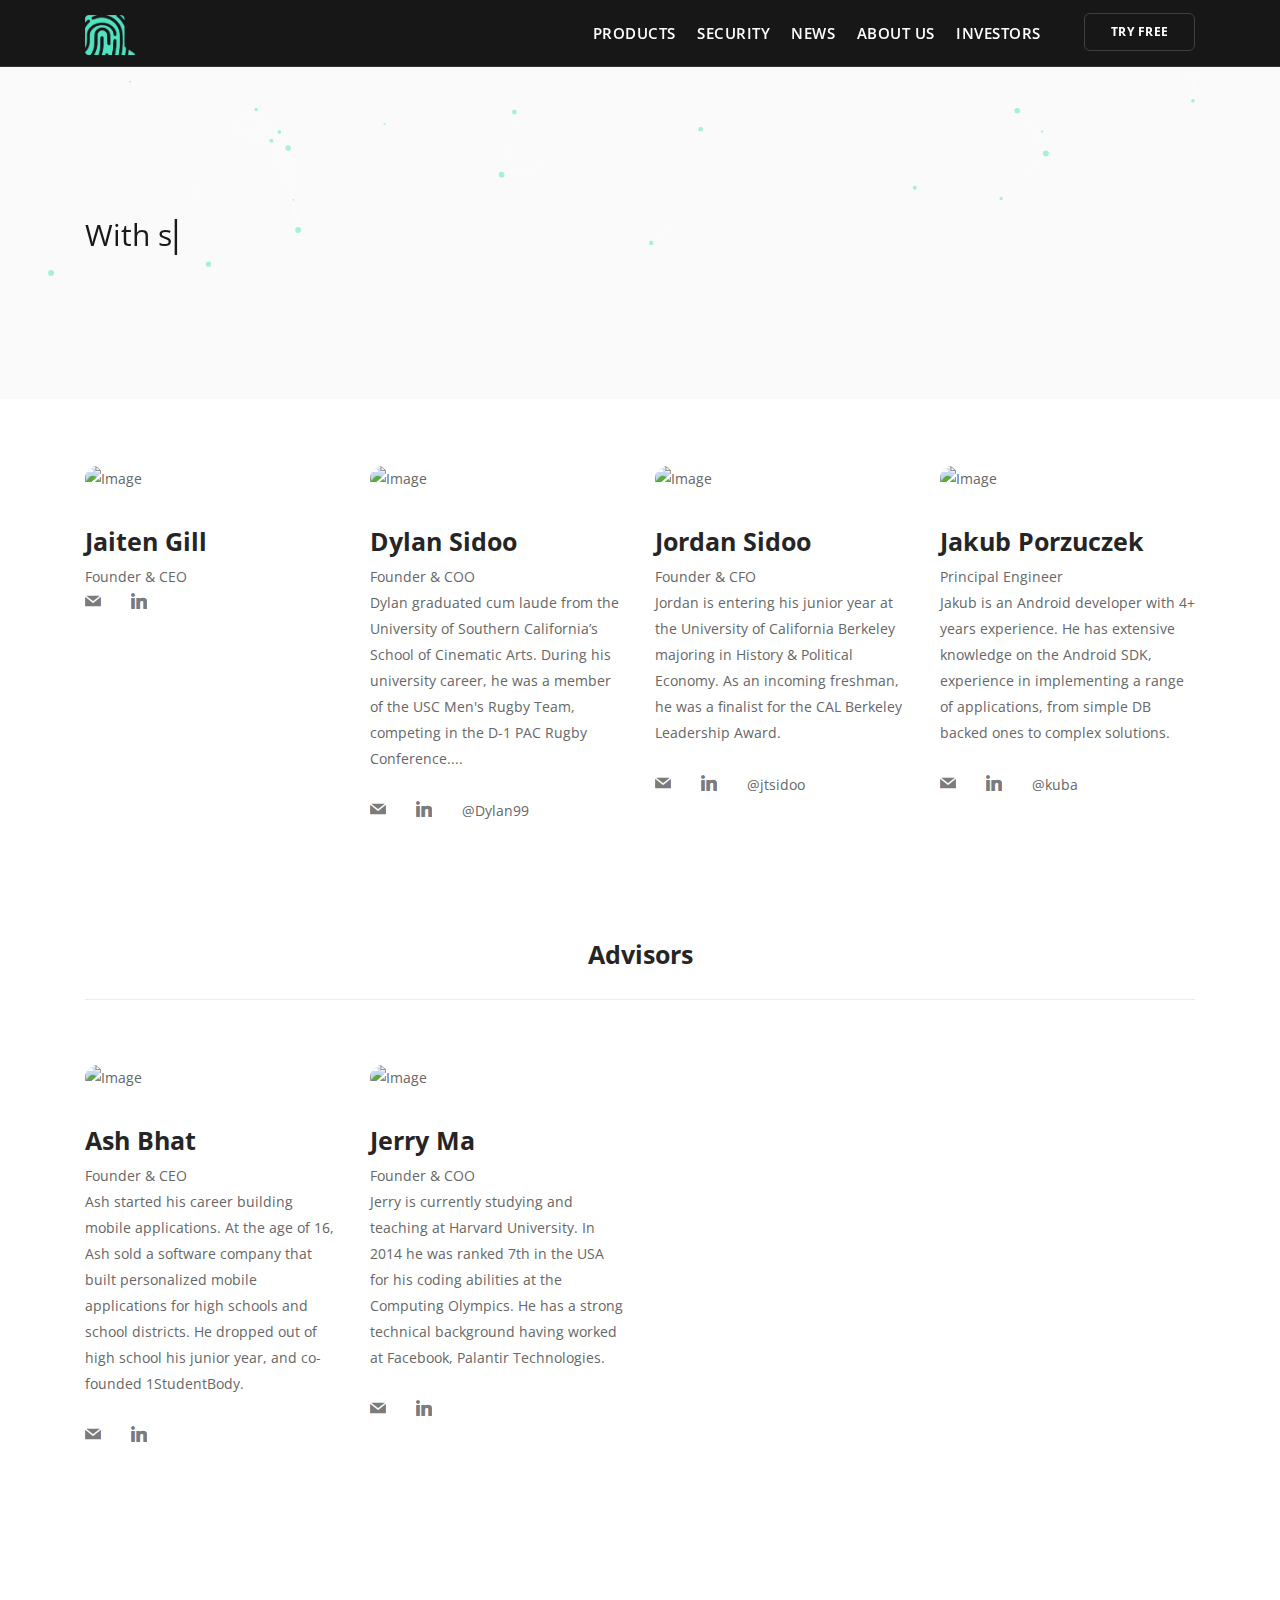
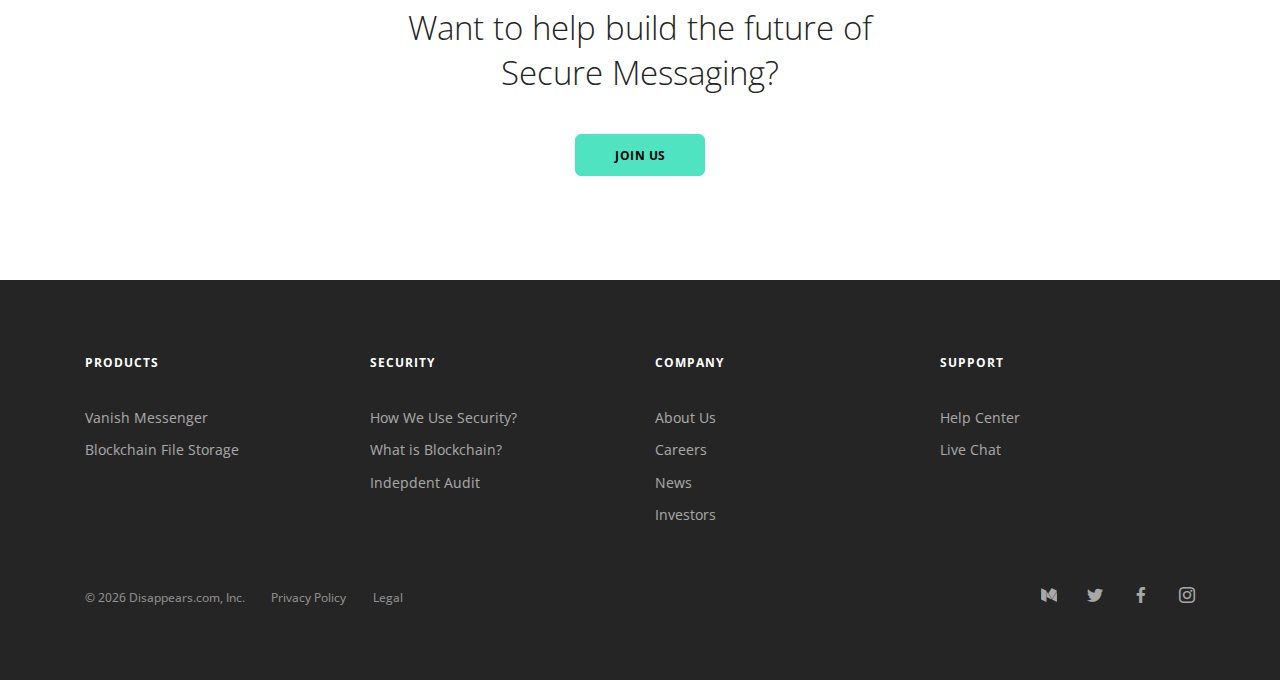
==== about.html @ e40e31fb "site" ====
<!doctype html>
<html lang="en">
    <head>
        <meta charset="utf-8">
        <title>About Disappears</title>
        <meta name="viewport" content="width=device-width, initial-scale=1.0">
        <meta name="description" content="Site Description Here">
        <link href="css/bootstrap.css" rel="stylesheet" type="text/css" media="all" />
        <link href="css/stack-interface.css" rel="stylesheet" type="text/css" media="all" />
        <link href="css/socicon.css" rel="stylesheet" type="text/css" media="all" />
        <link href="css/lightbox.min.css" rel="stylesheet" type="text/css" media="all" />
        <link href="css/flickity.css" rel="stylesheet" type="text/css" media="all" />
        <link href="css/iconsmind.css" rel="stylesheet" type="text/css" media="all" />
        <link href="css/jquery.steps.css" rel="stylesheet" type="text/css" media="all" />
        <link href="css/theme.css" rel="stylesheet" type="text/css" media="all" />
        <link href="css/custom.css" rel="stylesheet" type="text/css" media="all" />
        <link href="https://fonts.googleapis.com/css?family=Open+Sans:200,300,400,400i,500,600,700%7CMerriweather:300,300i" rel="stylesheet">
        <link href="https://fonts.googleapis.com/icon?family=Material+Icons" rel="stylesheet">
    </head>
    <body class=" ">
        <a id="start"></a>
              <!--end of notification-->
        <div class="nav-container ">
            <div class="bar bar--sm visible-xs">
                <div class="container">
                    <div class="row">
                        <div class="col-3 col-md-2">
                            <a href="index.html">
                                <img class="logo logo-dark" alt="logo" src="img/logo2.png" />
                                <img class="logo logo-light" alt="logo" src="img/logo2.png" />
                            </a>
                        </div>
                        <div class="col-9 col-md-10 text-right">
                            <a href="#" class="hamburger-toggle" data-toggle-class="#menu1;hidden-xs">
                                <i class="icon icon--sm stack-interface stack-menu"></i>
                            </a>
                        </div>
                    </div>
                    <!--end of row-->
                </div>
                <!--end of container-->
            </div>
            <!--end bar-->
            <nav id="menu1" class="bar bar--sm bar-1 hidden-xs bar--absolute bg--dark" style="border-bottom:1px solid #333">
                <div class="container">
                    <div class="row">
                        <div class="col-lg-1 col-md-2 hidden-xs">
                            <div class="bar__module">
                                <a href="index.html">
                                    <img class="logo logo-dark" alt="logo" src="img/logo2.png" />
                                    <img class="logo logo-light" alt="logo" src="img/logo2.png" />
                                </a>
                            </div>
                            <!--end module-->
                        </div>
                        <div class="col-lg-11 col-md-12 text-right text-left-xs text-left-sm">
                            <div class="bar__module">
                                <ul class="menu-horizontal text-left">
                                    <li>
                                        <a href="products.html">Products</a>
                                    </li>
                                    <li>
                                        <a href="security.html">Security</a>
                                    </li>
                                    <li>
                                        <a href="news.html">News</a>
                                    </li>
                                    <li>
                                        <a href="about.html">About Us</a>
                                    </li>
                                    <li>
                                        <a href="investors.html">Investors</a>
                                    </li>
                                </ul>
                            </div>
                              <div class="bar__module">

                                <a class="btn btn--sm type--uppercase" href="#">
                                    <span class="btn__text colorWhite">
                                        Try Free
                                    </span>
                                </a>
                            </div>
                            <!--end module-->
                       
                            <!--end module-->
                        </div>
                    </div>
                    <!--end of row-->
                </div>
                <!--end of container-->
            </nav>
            <!--end bar-->
        </div>
        <div class="main-container">


            <section class="text-left imagebg space--lg" data-overlay="0" style="background:#fafafa; background-size:cover; padding-bottom:8em;">
                <div id="particles-js" style="z-index: -9999;">
                    <div class="container">
                        <div class="row">
                            <div class="col-md-8" style="text-align: left; float: left !important; margin: none !important;">
                                <p class="lead  typed-text typed-text--cursor" data-typed-strings="With strong security and the right technology people and institutions today can still communicate securely and freely without worrying about someone looking over your should ^5000" style="font-size:30px; color:#000; font-weight: 400;">
                                    With strong security and the right technology people and institutions today can still communicate securely and freely without worrying about someone looking over your should
                                </p>

                            </div>
                        </div>
                        <!--end of row-->
                    </div>
                </div>
                <!--end of container-->
            </section>
            
          
            <section class="text-center" style="padding-bottom:2.4em; padding-top: 2em;">
                <div class="container">
                    <div class="row">
                        <div class="col-md-3" style="text-align: left;">
                            <div class="feature feature-8">
                                <img alt="Image" src="https://s3-us-west-2.amazonaws.com/disappears/team-photos/jaiten.jpg" />
                                <h5 style="font-weight:700; font-size:25px;">Jaiten Gill</h5>
                                <span style="padding-top:20px; padding-bottom:20px;">Founder &amp; CEO</span><br>
                                <ul class="social-list list-inline list--hover">
                                                    <li class="list-inline-item">
                                                        <a href="#">
                                                            <i class="socicon socicon-mail icon icon--xs"></i>
                                                        </a>
                                                    </li>
                                                    <li class="list-inline-item">
                                                        <a href="#">
                                                            <i class="socicon socicon-linkedin icon icon--xs"></i>
                                                        </a>
                                                    </li>
                                                   
                                                   
                                                    
                                                </ul>


                            </div>
                        </div>
                        <div class="col-md-3" style="text-align: left;">
                            <div class="feature feature-8">
                                <img alt="Image" src="https://s3-us-west-2.amazonaws.com/disappears/team-photos/dylan.jpg" />
                                <h5 style="font-weight:700; font-size:25px;">Dylan Sidoo</h5>
                                <span style="padding-top:20px; padding-bottom:20px;">Founder &amp; COO</span><br>
                                <p>Dylan graduated cum laude from the University of Southern California’s School of Cinematic Arts. During his university career, he was a member of the USC Men's Rugby Team, competing in the D-1 PAC Rugby Conference....</p>
                                <ul class="social-list list-inline list--hover">
                                                    <li class="list-inline-item">
                                                        <a href="#">
                                                            <i class="socicon socicon-mail icon icon--xs"></i>
                                                        </a>
                                                    </li>
                                                    <li class="list-inline-item">
                                                        <a href="#">
                                                            <i class="socicon socicon-linkedin icon icon--xs"></i>
                                                        </a>
                                                    </li>
                                                   
                                                   
                                                    
                                                </ul>
                                                                                <span>@Dylan99</span>


                            </div>
                        </div>
                        <div class="col-md-3" style="text-align: left;">
                            <div class="feature feature-8">
                                <img alt="Image" src="https://s3-us-west-2.amazonaws.com/disappears/team-photos/jordan.jpg" />
                                <h5 style="font-weight:700; font-size:25px;">Jordan Sidoo</h5>
                                <span style="padding-top:20px; padding-bottom:20px;">Founder &amp; CFO</span><br>
                                <p>Jordan is entering his junior year at the University of California Berkeley majoring in History & Political Economy. As an incoming freshman, he was a finalist for the CAL Berkeley Leadership Award.  </p>
                                <ul class="social-list list-inline list--hover">
                                                    <li class="list-inline-item">
                                                        <a href="#">
                                                            <i class="socicon socicon-mail icon icon--xs"></i>
                                                        </a>
                                                    </li>
                                                    <li class="list-inline-item">
                                                        <a href="#">
                                                            <i class="socicon socicon-linkedin icon icon--xs"></i>
                                                        </a>
                                                    </li>
                                                   
                                                   
                                                    
                                                </ul>
                                                                                <span>@jtsidoo</span>


                            </div>
                        </div>
                        <div class="col-md-3" style="text-align: left;">
                            <div class="feature feature-8">
                                <img alt="Image" src="https://uploads.toptal.io/user/photo/9238/large_19-09-12_p._Jakub_Porzuczek_CD-CV.jpg" />
                                <h5 style="font-weight:700; font-size:25px;">Jakub Porzuczek</h5>
                                <span style="padding-top:20px; padding-bottom:20px;">Principal Engineer</span><br>
                                <p>Jakub is an Android developer with 4+ years experience. He has extensive knowledge on the Android SDK, experience in implementing a range of applications, from simple DB backed ones to complex solutions.</p>
                                <ul class="social-list list-inline list--hover">
                                                    <li class="list-inline-item">
                                                        <a href="#">
                                                            <i class="socicon socicon-mail icon icon--xs"></i>
                                                        </a>
                                                    </li>
                                                    <li class="list-inline-item">
                                                        <a href="#">
                                                            <i class="socicon socicon-linkedin icon icon--xs"></i>
                                                        </a>
                                                    </li>
                                                   
                                                   
                                                    
                                                </ul>
                                                                                <span>@kuba</span>


                            </div>
                        </div>
                    </div>
                    <!--end of row-->
                </div>
                <!--end of container-->
            </section>
            <section class="text-center">
                <div class="container">
                    <h3 style="font-weight:700;">Advisors</h3><hr>
                    <div class="row">
                        <div class="col-md-3" style="text-align: left;">
                            <div class="feature feature-8">
                                <img alt="Image" src="https://s3-us-west-2.amazonaws.com/disappears/AAEAAQAAAAAAAAs0AAAAJDg2ZTI4MjQ4LThmODctNGFkMi05NjlhLWVhY2IyOTM4ODRmYg.jpg" />
                                <h5 style="font-weight:700; font-size:25px;">Ash Bhat</h5>
                                <span style="padding-top:20px; padding-bottom:20px;">Founder &amp; CEO</span><br>
                                <p>Ash started his career building mobile applications. At the age of 16, Ash sold a software company that built personalized mobile applications for high schools and school districts. He dropped out of high school his junior year, and co-founded 1StudentBody. </p>
                                <ul class="social-list list-inline list--hover">
                                                    <li class="list-inline-item">
                                                        <a href="#">
                                                            <i class="socicon socicon-mail icon icon--xs"></i>
                                                        </a>
                                                    </li>
                                                    <li class="list-inline-item">
                                                        <a href="#">
                                                            <i class="socicon socicon-linkedin icon icon--xs"></i>
                                                        </a>
                                                    </li>
                                                   
                                                   
                                                    
                                                </ul>


                            </div>
                        </div>
                        <div class="col-md-3" style="text-align: left;">
                            <div class="feature feature-8">
                                <img alt="Image" src="https://s3-us-west-2.amazonaws.com/disappears/team-photos/jerry.jpg" />
                                <h5 style="font-weight:700; font-size:25px;">Jerry Ma</h5>
                                <span style="padding-top:20px; padding-bottom:20px;">Founder &amp; COO</span><br>
                                <p>Jerry is currently studying and teaching at Harvard University. In 2014 he was ranked 7th in the USA for his coding abilities at the Computing Olympics. He has a strong technical background having worked at Facebook, Palantir Technologies.</p>
                                <ul class="social-list list-inline list--hover">
                                                    <li class="list-inline-item">
                                                        <a href="#">
                                                            <i class="socicon socicon-mail icon icon--xs"></i>
                                                        </a>
                                                    </li>
                                                    <li class="list-inline-item">
                                                        <a href="#">
                                                            <i class="socicon socicon-linkedin icon icon--xs"></i>
                                                        </a>
                                                    </li>
                                                   
                                                   
                                                    
                                                </ul>


                            </div>
                        </div>
                    </div>
                </div>
            </section>
            <section class="text-center">
                <div class="container">
                    <div class="row justify-content-center">
                        <div class="col-md-8 col-lg-6">
                            <div class="cta">
                                <h2>Want to help build the future of Secure Messaging?</h2>
                           
                                <a class="btn btn--primary type--uppercase" href="#">
                                    <span class="btn__text">
                                        Join Us
                                    </span>
                                </a>
                            </div>
                        </div>
                    </div>
                    <!--end of row-->
                </div>
                <!--end of container-->
            </section>
            
                  
            
           
            <footer class="space--sm footer-2 bg--dark">
                <div class="container">
                    <div class="row">
                        <div class="col-md-6 col-lg-3 col-6">
                            <h6 class="type--uppercase">Products</h6>
                            <ul class="list--hover">
                                <li>
                                    <a href="#">Vanish Messenger</a>
                                </li>
                                <li>
                                    <a href="#">Blockchain File Storage</a>
                                </li>
                            </ul>
                        </div>
                        <div class="col-md-6 col-lg-3 col-6">
                            <h6 class="type--uppercase">Security</h6>
                            <ul class="list--hover">
                                <li>
                                    <a href="#">How We Use Security?</a>
                                </li>
                                <li>
                                    <a href="#">What is Blockchain?</a>
                                </li>
                                <li>
                                    <a href="#">Indepdent Audit</a>
                                </li>
                            </ul>
                        </div>
                        <div class="col-md-6 col-lg-3 col-6">
                            <h6 class="type--uppercase">Company</h6>
                            <ul class="list--hover">
                                <li>
                                    <a href="#">About Us</a>
                                </li>
                                <li>
                                    <a href="#">Careers</a>
                                </li>
                                <li>
                                    <a href="#">News</a>
                                </li>
                                 <li>
                                    <a href="#">Investors</a>
                                </li>
                            </ul>
                        </div>
                        <div class="col-md-6 col-lg-3 col-6">
                            <h6 class="type--uppercase">Support</h6>
                            <ul class="list--hover">
                                <li>
                                    <a href="#">Help Center</a>
                                </li>
                                <li>
                                    <a href="#">Live Chat</a>
                                </li>
                            </ul>
                        </div>
                    
                    </div>
                    <!--end of row-->
                    <div class="row">
                        <div class="col-md-6">
                            <span class="type--fine-print">&copy;
                                <span class="update-year"></span> Disappears.com, Inc.</span>
                            <a class="type--fine-print" href="#">Privacy Policy</a>
                            <a class="type--fine-print" href="#">Legal</a>
                        </div>
                        <div class="col-md-6 text-right text-left-xs">
                            <ul class="social-list list-inline list--hover">
                                <li>
                                    <a href="#">
                                        <i class="socicon socicon-medium icon icon--xs"></i>
                                    </a>
                                </li>
                                <li>
                                    <a href="#">
                                        <i class="socicon socicon-twitter icon icon--xs"></i>
                                    </a>
                                </li>
                                <li>
                                    <a href="#">
                                        <i class="socicon socicon-facebook icon icon--xs"></i>
                                    </a>
                                </li>
                                <li>
                                    <a href="#">
                                        <i class="socicon socicon-instagram icon icon--xs"></i>
                                    </a>
                                </li>
                            </ul>
                        </div>
                    </div>
                    <!--end of row-->
                </div>
                <!--end of container-->
            </footer>
        </div>
        <!--<div class="loader"></div>-->
        <a class="back-to-top inner-link" href="#start" data-scroll-class="100vh:active">
            <i class="stack-interface stack-up-open-big"></i>
        </a>
        <script src="js/jquery-3.1.1.min.js"></script>
              <script src="js/particles.js"></script>

<script type="text/javascript">
particlesJS('particles-js',
{
  "particles": {
    "number": {
      "value": 80,
      "density": {
        "enable": true,
        "value_area": 800
      }
    },
    "color": {
      "value": "#50e3c2"
    },
    "shape": {
      "type": "circle",
      "stroke": {
        "width": 0,
        "color": "#000000"
      },
      "polygon": {
        "nb_sides": 5
      },
      "image": {
        "src": "img/github.svg",
        "width": 100,
        "height": 100
      }
    },
    "opacity": {
      "value": 0.5,
      "random": false,
      "anim": {
        "enable": false,
        "speed": 1,
        "opacity_min": 0.1,
        "sync": false
      }
    },
    "size": {
      "value": 3,
      "random": true,
      "anim": {
        "enable": false,
        "speed": 40,
        "size_min": 0.1,
        "sync": false
      }
    },
    "line_linked": {
      "enable": true,
      "distance": 150,
      "color": "#ffffff",
      "opacity": 0.4,
      "width": 1
    },
    "move": {
      "enable": true,
      "speed": 6,
      "direction": "none",
      "random": false,
      "straight": false,
      "out_mode": "out",
      "bounce": false,
      "attract": {
        "enable": false,
        "rotateX": 600,
        "rotateY": 1200
      }
    }
  },
  "interactivity": {
    "detect_on": "canvas",
    "events": {
      "onhover": {
        "enable": true,
        "mode": "repulse"
      },
      "onclick": {
        "enable": true,
        "mode": "push"
      },
      "resize": true
    },
    "modes": {
      "grab": {
        "distance": 400,
        "line_linked": {
          "opacity": 1
        }
      },
      "bubble": {
        "distance": 400,
        "size": 40,
        "duration": 2,
        "opacity": 8,
        "speed": 3
      },
      "repulse": {
        "distance": 200,
        "duration": 0.4
      },
      "push": {
        "particles_nb": 4
      },
      "remove": {
        "particles_nb": 2
      }
    }
  },
  "retina_detect": true
}

);
</script>
        <script src="js/flickity.min.js"></script>
        <script src="js/easypiechart.min.js"></script>
        <script src="js/parallax.js"></script>
        <script src="js/typed.min.js"></script>
        <script src="js/datepicker.js"></script>
        <script src="js/isotope.min.js"></script>
        <script src="js/ytplayer.min.js"></script>
        <script src="js/lightbox.min.js"></script>
        <script src="js/granim.min.js"></script>
        <script src="js/jquery.steps.min.js"></script>
        <script src="js/countdown.min.js"></script>
        <script src="js/twitterfetcher.min.js"></script>
        <script src="js/spectragram.min.js"></script>
        <script src="js/smooth-scroll.min.js"></script>
        <script src="js/scripts.js"></script>
    </body>
</html>
---- css/stack-interface.css ----
@font-face {
  font-family: 'stack-interface';
  src: url('../fonts/stack-interface.eot?33839631');
  src: url('../fonts/stack-interface.eot?33839631#iefix') format('embedded-opentype'),
       url('../fonts/stack-interface.woff2?33839631') format('woff2'),
       url('../fonts/stack-interface.woff?33839631') format('woff'),
       url('../fonts/stack-interface.ttf?33839631') format('truetype'),
       url('../fonts/stack-interface.svg?33839631#stack-interface') format('svg');
  font-weight: normal;
  font-style: normal;
}
/* Chrome hack: SVG is rendered more smooth in Windozze. 100% magic, uncomment if you need it. */
/* Note, that will break hinting! In other OS-es font will be not as sharp as it could be */
/*
@media screen and (-webkit-min-device-pixel-ratio:0) {
  @font-face {
    font-family: 'stack-interface';
    src: url('../font/stack-interface.svg?34857618#stack-interface') format('svg');
  }
}
*/
 
 [class^="stack-"]:before, [class*=" stack-"]:before {
  font-family: "stack-interface";
  font-style: normal;
  font-weight: normal;
  speak: none;
 
  display: inline-block;
  text-decoration: inherit;
  width: 1em;
  margin-right: .2em;
  text-align: center;
  /* opacity: .8; */
 
  /* For safety - reset parent styles, that can break glyph codes*/
  font-variant: normal;
  text-transform: none;
 
  /* fix buttons height, for twitter bootstrap */
  line-height: 1em;
 
  /* Animation center compensation - margins should be symmetric */
  /* remove if not needed */
  margin-left: .2em;
 
  /* you can be more comfortable with increased icons size */
  /* font-size: 120%; */
 
  /* Font smoothing. That was taken from TWBS */
  -webkit-font-smoothing: antialiased;
  -moz-osx-font-smoothing: grayscale;
 
  /* Uncomment for 3D effect */
  /* text-shadow: 1px 1px 1px rgba(127, 127, 127, 0.3); */
}
 
.stack-down-open-big:before { content: '\e800'; } /* '' */
.stack-left-open-big:before { content: '\e801'; } /* '' */
.stack-right-open-big:before { content: '\e802'; } /* '' */
.stack-up-open-big:before { content: '\e803'; } /* '' */
.stack-basket:before { content: '\e804'; } /* '' */
.stack-search:before { content: '\e805'; } /* '' */
.stack-down-dir:before { content: '\e806'; } /* '' */
.stack-left-dir:before { content: '\e807'; } /* '' */
.stack-right-dir:before { content: '\e808'; } /* '' */
.stack-up-dir:before { content: '\e809'; } /* '' */
.stack-down-open:before { content: '\e80a'; } /* '' */
.stack-left-open:before { content: '\e80b'; } /* '' */
.stack-right-open:before { content: '\e80c'; } /* '' */
.stack-up-open:before { content: '\e80d'; } /* '' */
.stack-menu:before { content: '\e80e'; } /* '' */
.stack-users:before { content: '\e80f'; } /* '' */
.stack-publish:before { content: '\e810'; } /* '' */
.stack-trash:before { content: '\e811'; } /* '' */
.stack-bell:before { content: '\e812'; } /* '' */
.stack-cog:before { content: '\e813'; } /* '' */
.stack-plus-circled:before { content: '\e814'; } /* '' */
.stack-dot-3:before { content: '\e815'; } /* '' */
---- css/socicon.css ----
@font-face {
  font-family: 'Socicon';
  src:  url('../fonts/socicon.eot?a93r5t');
  src:  url('../fonts/socicon.eot?a93r5t#iefix') format('embedded-opentype'),
    url('../fonts/socicon.ttf?a93r5t') format('truetype'),
    url('../fonts/socicon.woff?a93r5t') format('woff'),
    url('../fonts/socicon.svg?a93r5t#Socicon') format('svg');
  font-weight: normal;
  font-style: normal;
}

[class^="socicon-"], [class*=" socicon-"] {
  /* use !important to prevent issues with browser extensions that change fonts */
  font-family: 'Socicon' !important;
  speak: none;
  font-style: normal;
  font-weight: normal;
  font-variant: normal;
  text-transform: none;
  line-height: 1;

  /* Better Font Rendering =========== */
  -webkit-font-smoothing: antialiased;
  -moz-osx-font-smoothing: grayscale;
}

.socicon-gamewisp:before {
  content: "\e905";
}
.socicon-bloglovin:before {
  content: "\e904";
}
.socicon-tunein:before {
  content: "\e903";
}
.socicon-gamejolt:before {
  content: "\e901";
}
.socicon-trello:before {
  content: "\e902";
}
.socicon-spreadshirt:before {
  content: "\e900";
}
.socicon-500px:before {
  content: "\e000";
}
.socicon-8tracks:before {
  content: "\e001";
}
.socicon-airbnb:before {
  content: "\e002";
}
.socicon-alliance:before {
  content: "\e003";
}
.socicon-amazon:before {
  content: "\e004";
}
.socicon-amplement:before {
  content: "\e005";
}
.socicon-android:before {
  content: "\e006";
}
.socicon-angellist:before {
  content: "\e007";
}
.socicon-apple:before {
  content: "\e008";
}
.socicon-appnet:before {
  content: "\e009";
}
.socicon-baidu:before {
  content: "\e00a";
}
.socicon-bandcamp:before {
  content: "\e00b";
}
.socicon-battlenet:before {
  content: "\e00c";
}
.socicon-beam:before {
  content: "\e00d";
}
.socicon-bebee:before {
  content: "\e00e";
}
.socicon-bebo:before {
  content: "\e00f";
}
.socicon-behance:before {
  content: "\e010";
}
.socicon-blizzard:before {
  content: "\e011";
}
.socicon-blogger:before {
  content: "\e012";
}
.socicon-buffer:before {
  content: "\e013";
}
.socicon-chrome:before {
  content: "\e014";
}
.socicon-coderwall:before {
  content: "\e015";
}
.socicon-curse:before {
  content: "\e016";
}
.socicon-dailymotion:before {
  content: "\e017";
}
.socicon-deezer:before {
  content: "\e018";
}
.socicon-delicious:before {
  content: "\e019";
}
.socicon-deviantart:before {
  content: "\e01a";
}
.socicon-diablo:before {
  content: "\e01b";
}
.socicon-digg:before {
  content: "\e01c";
}
.socicon-discord:before {
  content: "\e01d";
}
.socicon-disqus:before {
  content: "\e01e";
}
.socicon-douban:before {
  content: "\e01f";
}
.socicon-draugiem:before {
  content: "\e020";
}
.socicon-dribbble:before {
  content: "\e021";
}
.socicon-drupal:before {
  content: "\e022";
}
.socicon-ebay:before {
  content: "\e023";
}
.socicon-ello:before {
  content: "\e024";
}
.socicon-endomodo:before {
  content: "\e025";
}
.socicon-envato:before {
  content: "\e026";
}
.socicon-etsy:before {
  content: "\e027";
}
.socicon-facebook:before {
  content: "\e028";
}
.socicon-feedburner:before {
  content: "\e029";
}
.socicon-filmweb:before {
  content: "\e02a";
}
.socicon-firefox:before {
  content: "\e02b";
}
.socicon-flattr:before {
  content: "\e02c";
}
.socicon-flickr:before {
  content: "\e02d";
}
.socicon-formulr:before {
  content: "\e02e";
}
.socicon-forrst:before {
  content: "\e02f";
}
.socicon-foursquare:before {
  content: "\e030";
}
.socicon-friendfeed:before {
  content: "\e031";
}
.socicon-github:before {
  content: "\e032";
}
.socicon-goodreads:before {
  content: "\e033";
}
.socicon-google:before {
  content: "\e034";
}
.socicon-googlescholar:before {
  content: "\e035";
}
.socicon-googlegroups:before {
  content: "\e036";
}
.socicon-googlephotos:before {
  content: "\e037";
}
.socicon-googleplus:before {
  content: "\e038";
}
.socicon-grooveshark:before {
  content: "\e039";
}
.socicon-hackerrank:before {
  content: "\e03a";
}
.socicon-hearthstone:before {
  content: "\e03b";
}
.socicon-hellocoton:before {
  content: "\e03c";
}
.socicon-heroes:before {
  content: "\e03d";
}
.socicon-hitbox:before {
  content: "\e03e";
}
.socicon-horde:before {
  content: "\e03f";
}
.socicon-houzz:before {
  content: "\e040";
}
.socicon-icq:before {
  content: "\e041";
}
.socicon-identica:before {
  content: "\e042";
}
.socicon-imdb:before {
  content: "\e043";
}
.socicon-instagram:before {
  content: "\e044";
}
.socicon-issuu:before {
  content: "\e045";
}
.socicon-istock:before {
  content: "\e046";
}
.socicon-itunes:before {
  content: "\e047";
}
.socicon-keybase:before {
  content: "\e048";
}
.socicon-lanyrd:before {
  content: "\e049";
}
.socicon-lastfm:before {
  content: "\e04a";
}
.socicon-line:before {
  content: "\e04b";
}
.socicon-linkedin:before {
  content: "\e04c";
}
.socicon-livejournal:before {
  content: "\e04d";
}
.socicon-lyft:before {
  content: "\e04e";
}
.socicon-macos:before {
  content: "\e04f";
}
.socicon-mail:before {
  content: "\e050";
}
.socicon-medium:before {
  content: "\e051";
}
.socicon-meetup:before {
  content: "\e052";
}
.socicon-mixcloud:before {
  content: "\e053";
}
.socicon-modelmayhem:before {
  content: "\e054";
}
.socicon-mumble:before {
  content: "\e055";
}
.socicon-myspace:before {
  content: "\e056";
}
.socicon-newsvine:before {
  content: "\e057";
}
.socicon-nintendo:before {
  content: "\e058";
}
.socicon-npm:before {
  content: "\e059";
}
.socicon-odnoklassniki:before {
  content: "\e05a";
}
.socicon-openid:before {
  content: "\e05b";
}
.socicon-opera:before {
  content: "\e05c";
}
.socicon-outlook:before {
  content: "\e05d";
}
.socicon-overwatch:before {
  content: "\e05e";
}
.socicon-patreon:before {
  content: "\e05f";
}
.socicon-paypal:before {
  content: "\e060";
}
.socicon-periscope:before {
  content: "\e061";
}
.socicon-persona:before {
  content: "\e062";
}
.socicon-pinterest:before {
  content: "\e063";
}
.socicon-play:before {
  content: "\e064";
}
.socicon-player:before {
  content: "\e065";
}
.socicon-playstation:before {
  content: "\e066";
}
.socicon-pocket:before {
  content: "\e067";
}
.socicon-qq:before {
  content: "\e068";
}
.socicon-quora:before {
  content: "\e069";
}
.socicon-raidcall:before {
  content: "\e06a";
}
.socicon-ravelry:before {
  content: "\e06b";
}
.socicon-reddit:before {
  content: "\e06c";
}
.socicon-renren:before {
  content: "\e06d";
}
.socicon-researchgate:before {
  content: "\e06e";
}
.socicon-residentadvisor:before {
  content: "\e06f";
}
.socicon-reverbnation:before {
  content: "\e070";
}
.socicon-rss:before {
  content: "\e071";
}
.socicon-sharethis:before {
  content: "\e072";
}
.socicon-skype:before {
  content: "\e073";
}
.socicon-slideshare:before {
  content: "\e074";
}
.socicon-smugmug:before {
  content: "\e075";
}
.socicon-snapchat:before {
  content: "\e076";
}
.socicon-songkick:before {
  content: "\e077";
}
.socicon-soundcloud:before {
  content: "\e078";
}
.socicon-spotify:before {
  content: "\e079";
}
.socicon-stackexchange:before {
  content: "\e07a";
}
.socicon-stackoverflow:before {
  content: "\e07b";
}
.socicon-starcraft:before {
  content: "\e07c";
}
.socicon-stayfriends:before {
  content: "\e07d";
}
.socicon-steam:before {
  content: "\e07e";
}
.socicon-storehouse:before {
  content: "\e07f";
}
.socicon-strava:before {
  content: "\e080";
}
.socicon-streamjar:before {
  content: "\e081";
}
.socicon-stumbleupon:before {
  content: "\e082";
}
.socicon-swarm:before {
  content: "\e083";
}
.socicon-teamspeak:before {
  content: "\e084";
}
.socicon-teamviewer:before {
  content: "\e085";
}
.socicon-technorati:before {
  content: "\e086";
}
.socicon-telegram:before {
  content: "\e087";
}
.socicon-tripadvisor:before {
  content: "\e088";
}
.socicon-tripit:before {
  content: "\e089";
}
.socicon-triplej:before {
  content: "\e08a";
}
.socicon-tumblr:before {
  content: "\e08b";
}
.socicon-twitch:before {
  content: "\e08c";
}
.socicon-twitter:before {
  content: "\e08d";
}
.socicon-uber:before {
  content: "\e08e";
}
.socicon-ventrilo:before {
  content: "\e08f";
}
.socicon-viadeo:before {
  content: "\e090";
}
.socicon-viber:before {
  content: "\e091";
}
.socicon-viewbug:before {
  content: "\e092";
}
.socicon-vimeo:before {
  content: "\e093";
}
.socicon-vine:before {
  content: "\e094";
}
.socicon-vkontakte:before {
  content: "\e095";
}
.socicon-warcraft:before {
  content: "\e096";
}
.socicon-wechat:before {
  content: "\e097";
}
.socicon-weibo:before {
  content: "\e098";
}
.socicon-whatsapp:before {
  content: "\e099";
}
.socicon-wikipedia:before {
  content: "\e09a";
}
.socicon-windows:before {
  content: "\e09b";
}
.socicon-wordpress:before {
  content: "\e09c";
}
.socicon-wykop:before {
  content: "\e09d";
}
.socicon-xbox:before {
  content: "\e09e";
}
.socicon-xing:before {
  content: "\e09f";
}
.socicon-yahoo:before {
  content: "\e0a0";
}
.socicon-yammer:before {
  content: "\e0a1";
}
.socicon-yandex:before {
  content: "\e0a2";
}
.socicon-yelp:before {
  content: "\e0a3";
}
.socicon-younow:before {
  content: "\e0a4";
}
.socicon-youtube:before {
  content: "\e0a5";
}
.socicon-zapier:before {
  content: "\e0a6";
}
.socicon-zerply:before {
  content: "\e0a7";
}
.socicon-zomato:before {
  content: "\e0a8";
}
.socicon-zynga:before {
  content: "\e0a9";
}
---- css/iconsmind.css ----
@font-face {
	font-family: 'iconsmind';
	src:url('../fonts/iconsmind.eot?#iefix-rdmvgc') format('embedded-opentype');
	src:url('../fonts/iconsmind.woff') format('woff'),
		url('../fonts/iconsmind.ttf') format('truetype');
	font-weight: normal;
	font-style: normal;
}

[class^="icon-"], [class*=" icon-"] {
	font-family: 'iconsmind';
	speak: none;
	font-style: normal;
	font-weight: normal;
	font-variant: normal;
	text-transform: none;
	line-height: 1;
	/* Better Font Rendering =========== */
	-webkit-font-smoothing: antialiased;
	-moz-osx-font-smoothing: grayscale;
}

.icon-A-Z:before {
	content: "\e600";
}
.icon-Aa:before {
	content: "\e601";
}
.icon-Add-Bag:before {
	content: "\e602";
}
.icon-Add-Basket:before {
	content: "\e603";
}
.icon-Add-Cart:before {
	content: "\e604";
}
.icon-Add-File:before {
	content: "\e605";
}
.icon-Add-SpaceAfterParagraph:before {
	content: "\e606";
}
.icon-Add-SpaceBeforeParagraph:before {
	content: "\e607";
}
.icon-Add-User:before {
	content: "\e608";
}
.icon-Add-UserStar:before {
	content: "\e609";
}
.icon-Add-Window:before {
	content: "\e60a";
}
.icon-Add:before {
	content: "\e60b";
}
.icon-Address-Book:before {
	content: "\e60c";
}
.icon-Address-Book2:before {
	content: "\e60d";
}
.icon-Administrator:before {
	content: "\e60e";
}
.icon-Aerobics-2:before {
	content: "\e60f";
}
.icon-Aerobics-3:before {
	content: "\e610";
}
.icon-Aerobics:before {
	content: "\e611";
}
.icon-Affiliate:before {
	content: "\e612";
}
.icon-Aim:before {
	content: "\e613";
}
.icon-Air-Balloon:before {
	content: "\e614";
}
.icon-Airbrush:before {
	content: "\e615";
}
.icon-Airship:before {
	content: "\e616";
}
.icon-Alarm-Clock:before {
	content: "\e617";
}
.icon-Alarm-Clock2:before {
	content: "\e618";
}
.icon-Alarm:before {
	content: "\e619";
}
.icon-Alien-2:before {
	content: "\e61a";
}
.icon-Alien:before {
	content: "\e61b";
}
.icon-Aligator:before {
	content: "\e61c";
}
.icon-Align-Center:before {
	content: "\e61d";
}
.icon-Align-JustifyAll:before {
	content: "\e61e";
}
.icon-Align-JustifyCenter:before {
	content: "\e61f";
}
.icon-Align-JustifyLeft:before {
	content: "\e620";
}
.icon-Align-JustifyRight:before {
	content: "\e621";
}
.icon-Align-Left:before {
	content: "\e622";
}
.icon-Align-Right:before {
	content: "\e623";
}
.icon-Alpha:before {
	content: "\e624";
}
.icon-Ambulance:before {
	content: "\e625";
}
.icon-AMX:before {
	content: "\e626";
}
.icon-Anchor-2:before {
	content: "\e627";
}
.icon-Anchor:before {
	content: "\e628";
}
.icon-Android-Store:before {
	content: "\e629";
}
.icon-Android:before {
	content: "\e62a";
}
.icon-Angel-Smiley:before {
	content: "\e62b";
}
.icon-Angel:before {
	content: "\e62c";
}
.icon-Angry:before {
	content: "\e62d";
}
.icon-Apple-Bite:before {
	content: "\e62e";
}
.icon-Apple-Store:before {
	content: "\e62f";
}
.icon-Apple:before {
	content: "\e630";
}
.icon-Approved-Window:before {
	content: "\e631";
}
.icon-Aquarius-2:before {
	content: "\e632";
}
.icon-Aquarius:before {
	content: "\e633";
}
.icon-Archery-2:before {
	content: "\e634";
}
.icon-Archery:before {
	content: "\e635";
}
.icon-Argentina:before {
	content: "\e636";
}
.icon-Aries-2:before {
	content: "\e637";
}
.icon-Aries:before {
	content: "\e638";
}
.icon-Army-Key:before {
	content: "\e639";
}
.icon-Arrow-Around:before {
	content: "\e63a";
}
.icon-Arrow-Back3:before {
	content: "\e63b";
}
.icon-Arrow-Back:before {
	content: "\e63c";
}
.icon-Arrow-Back2:before {
	content: "\e63d";
}
.icon-Arrow-Barrier:before {
	content: "\e63e";
}
.icon-Arrow-Circle:before {
	content: "\e63f";
}
.icon-Arrow-Cross:before {
	content: "\e640";
}
.icon-Arrow-Down:before {
	content: "\e641";
}
.icon-Arrow-Down2:before {
	content: "\e642";
}
.icon-Arrow-Down3:before {
	content: "\e643";
}
.icon-Arrow-DowninCircle:before {
	content: "\e644";
}
.icon-Arrow-Fork:before {
	content: "\e645";
}
.icon-Arrow-Forward:before {
	content: "\e646";
}
.icon-Arrow-Forward2:before {
	content: "\e647";
}
.icon-Arrow-From:before {
	content: "\e648";
}
.icon-Arrow-Inside:before {
	content: "\e649";
}
.icon-Arrow-Inside45:before {
	content: "\e64a";
}
.icon-Arrow-InsideGap:before {
	content: "\e64b";
}
.icon-Arrow-InsideGap45:before {
	content: "\e64c";
}
.icon-Arrow-Into:before {
	content: "\e64d";
}
.icon-Arrow-Join:before {
	content: "\e64e";
}
.icon-Arrow-Junction:before {
	content: "\e64f";
}
.icon-Arrow-Left:before {
	content: "\e650";
}
.icon-Arrow-Left2:before {
	content: "\e651";
}
.icon-Arrow-LeftinCircle:before {
	content: "\e652";
}
.icon-Arrow-Loop:before {
	content: "\e653";
}
.icon-Arrow-Merge:before {
	content: "\e654";
}
.icon-Arrow-Mix:before {
	content: "\e655";
}
.icon-Arrow-Next:before {
	content: "\e656";
}
.icon-Arrow-OutLeft:before {
	content: "\e657";
}
.icon-Arrow-OutRight:before {
	content: "\e658";
}
.icon-Arrow-Outside:before {
	content: "\e659";
}
.icon-Arrow-Outside45:before {
	content: "\e65a";
}
.icon-Arrow-OutsideGap:before {
	content: "\e65b";
}
.icon-Arrow-OutsideGap45:before {
	content: "\e65c";
}
.icon-Arrow-Over:before {
	content: "\e65d";
}
.icon-Arrow-Refresh:before {
	content: "\e65e";
}
.icon-Arrow-Refresh2:before {
	content: "\e65f";
}
.icon-Arrow-Right:before {
	content: "\e660";
}
.icon-Arrow-Right2:before {
	content: "\e661";
}
.icon-Arrow-RightinCircle:before {
	content: "\e662";
}
.icon-Arrow-Shuffle:before {
	content: "\e663";
}
.icon-Arrow-Squiggly:before {
	content: "\e664";
}
.icon-Arrow-Through:before {
	content: "\e665";
}
.icon-Arrow-To:before {
	content: "\e666";
}
.icon-Arrow-TurnLeft:before {
	content: "\e667";
}
.icon-Arrow-TurnRight:before {
	content: "\e668";
}
.icon-Arrow-Up:before {
	content: "\e669";
}
.icon-Arrow-Up2:before {
	content: "\e66a";
}
.icon-Arrow-Up3:before {
	content: "\e66b";
}
.icon-Arrow-UpinCircle:before {
	content: "\e66c";
}
.icon-Arrow-XLeft:before {
	content: "\e66d";
}
.icon-Arrow-XRight:before {
	content: "\e66e";
}
.icon-Ask:before {
	content: "\e66f";
}
.icon-Assistant:before {
	content: "\e670";
}
.icon-Astronaut:before {
	content: "\e671";
}
.icon-At-Sign:before {
	content: "\e672";
}
.icon-ATM:before {
	content: "\e673";
}
.icon-Atom:before {
	content: "\e674";
}
.icon-Audio:before {
	content: "\e675";
}
.icon-Auto-Flash:before {
	content: "\e676";
}
.icon-Autumn:before {
	content: "\e677";
}
.icon-Baby-Clothes:before {
	content: "\e678";
}
.icon-Baby-Clothes2:before {
	content: "\e679";
}
.icon-Baby-Cry:before {
	content: "\e67a";
}
.icon-Baby:before {
	content: "\e67b";
}
.icon-Back2:before {
	content: "\e67c";
}
.icon-Back-Media:before {
	content: "\e67d";
}
.icon-Back-Music:before {
	content: "\e67e";
}
.icon-Back:before {
	content: "\e67f";
}
.icon-Background:before {
	content: "\e680";
}
.icon-Bacteria:before {
	content: "\e681";
}
.icon-Bag-Coins:before {
	content: "\e682";
}
.icon-Bag-Items:before {
	content: "\e683";
}
.icon-Bag-Quantity:before {
	content: "\e684";
}
.icon-Bag:before {
	content: "\e685";
}
.icon-Bakelite:before {
	content: "\e686";
}
.icon-Ballet-Shoes:before {
	content: "\e687";
}
.icon-Balloon:before {
	content: "\e688";
}
.icon-Banana:before {
	content: "\e689";
}
.icon-Band-Aid:before {
	content: "\e68a";
}
.icon-Bank:before {
	content: "\e68b";
}
.icon-Bar-Chart:before {
	content: "\e68c";
}
.icon-Bar-Chart2:before {
	content: "\e68d";
}
.icon-Bar-Chart3:before {
	content: "\e68e";
}
.icon-Bar-Chart4:before {
	content: "\e68f";
}
.icon-Bar-Chart5:before {
	content: "\e690";
}
.icon-Bar-Code:before {
	content: "\e691";
}
.icon-Barricade-2:before {
	content: "\e692";
}
.icon-Barricade:before {
	content: "\e693";
}
.icon-Baseball:before {
	content: "\e694";
}
.icon-Basket-Ball:before {
	content: "\e695";
}
.icon-Basket-Coins:before {
	content: "\e696";
}
.icon-Basket-Items:before {
	content: "\e697";
}
.icon-Basket-Quantity:before {
	content: "\e698";
}
.icon-Bat-2:before {
	content: "\e699";
}
.icon-Bat:before {
	content: "\e69a";
}
.icon-Bathrobe:before {
	content: "\e69b";
}
.icon-Batman-Mask:before {
	content: "\e69c";
}
.icon-Battery-0:before {
	content: "\e69d";
}
.icon-Battery-25:before {
	content: "\e69e";
}
.icon-Battery-50:before {
	content: "\e69f";
}
.icon-Battery-75:before {
	content: "\e6a0";
}
.icon-Battery-100:before {
	content: "\e6a1";
}
.icon-Battery-Charge:before {
	content: "\e6a2";
}
.icon-Bear:before {
	content: "\e6a3";
}
.icon-Beard-2:before {
	content: "\e6a4";
}
.icon-Beard-3:before {
	content: "\e6a5";
}
.icon-Beard:before {
	content: "\e6a6";
}
.icon-Bebo:before {
	content: "\e6a7";
}
.icon-Bee:before {
	content: "\e6a8";
}
.icon-Beer-Glass:before {
	content: "\e6a9";
}
.icon-Beer:before {
	content: "\e6aa";
}
.icon-Bell-2:before {
	content: "\e6ab";
}
.icon-Bell:before {
	content: "\e6ac";
}
.icon-Belt-2:before {
	content: "\e6ad";
}
.icon-Belt-3:before {
	content: "\e6ae";
}
.icon-Belt:before {
	content: "\e6af";
}
.icon-Berlin-Tower:before {
	content: "\e6b0";
}
.icon-Beta:before {
	content: "\e6b1";
}
.icon-Betvibes:before {
	content: "\e6b2";
}
.icon-Bicycle-2:before {
	content: "\e6b3";
}
.icon-Bicycle-3:before {
	content: "\e6b4";
}
.icon-Bicycle:before {
	content: "\e6b5";
}
.icon-Big-Bang:before {
	content: "\e6b6";
}
.icon-Big-Data:before {
	content: "\e6b7";
}
.icon-Bike-Helmet:before {
	content: "\e6b8";
}
.icon-Bikini:before {
	content: "\e6b9";
}
.icon-Bilk-Bottle2:before {
	content: "\e6ba";
}
.icon-Billing:before {
	content: "\e6bb";
}
.icon-Bing:before {
	content: "\e6bc";
}
.icon-Binocular:before {
	content: "\e6bd";
}
.icon-Bio-Hazard:before {
	content: "\e6be";
}
.icon-Biotech:before {
	content: "\e6bf";
}
.icon-Bird-DeliveringLetter:before {
	content: "\e6c0";
}
.icon-Bird:before {
	content: "\e6c1";
}
.icon-Birthday-Cake:before {
	content: "\e6c2";
}
.icon-Bisexual:before {
	content: "\e6c3";
}
.icon-Bishop:before {
	content: "\e6c4";
}
.icon-Bitcoin:before {
	content: "\e6c5";
}
.icon-Black-Cat:before {
	content: "\e6c6";
}
.icon-Blackboard:before {
	content: "\e6c7";
}
.icon-Blinklist:before {
	content: "\e6c8";
}
.icon-Block-Cloud:before {
	content: "\e6c9";
}
.icon-Block-Window:before {
	content: "\e6ca";
}
.icon-Blogger:before {
	content: "\e6cb";
}
.icon-Blood:before {
	content: "\e6cc";
}
.icon-Blouse:before {
	content: "\e6cd";
}
.icon-Blueprint:before {
	content: "\e6ce";
}
.icon-Board:before {
	content: "\e6cf";
}
.icon-Bodybuilding:before {
	content: "\e6d0";
}
.icon-Bold-Text:before {
	content: "\e6d1";
}
.icon-Bone:before {
	content: "\e6d2";
}
.icon-Bones:before {
	content: "\e6d3";
}
.icon-Book:before {
	content: "\e6d4";
}
.icon-Bookmark:before {
	content: "\e6d5";
}
.icon-Books-2:before {
	content: "\e6d6";
}
.icon-Books:before {
	content: "\e6d7";
}
.icon-Boom:before {
	content: "\e6d8";
}
.icon-Boot-2:before {
	content: "\e6d9";
}
.icon-Boot:before {
	content: "\e6da";
}
.icon-Bottom-ToTop:before {
	content: "\e6db";
}
.icon-Bow-2:before {
	content: "\e6dc";
}
.icon-Bow-3:before {
	content: "\e6dd";
}
.icon-Bow-4:before {
	content: "\e6de";
}
.icon-Bow-5:before {
	content: "\e6df";
}
.icon-Bow-6:before {
	content: "\e6e0";
}
.icon-Bow:before {
	content: "\e6e1";
}
.icon-Bowling-2:before {
	content: "\e6e2";
}
.icon-Bowling:before {
	content: "\e6e3";
}
.icon-Box2:before {
	content: "\e6e4";
}
.icon-Box-Close:before {
	content: "\e6e5";
}
.icon-Box-Full:before {
	content: "\e6e6";
}
.icon-Box-Open:before {
	content: "\e6e7";
}
.icon-Box-withFolders:before {
	content: "\e6e8";
}
.icon-Box:before {
	content: "\e6e9";
}
.icon-Boy:before {
	content: "\e6ea";
}
.icon-Bra:before {
	content: "\e6eb";
}
.icon-Brain-2:before {
	content: "\e6ec";
}
.icon-Brain-3:before {
	content: "\e6ed";
}
.icon-Brain:before {
	content: "\e6ee";
}
.icon-Brazil:before {
	content: "\e6ef";
}
.icon-Bread-2:before {
	content: "\e6f0";
}
.icon-Bread:before {
	content: "\e6f1";
}
.icon-Bridge:before {
	content: "\e6f2";
}
.icon-Brightkite:before {
	content: "\e6f3";
}
.icon-Broke-Link2:before {
	content: "\e6f4";
}
.icon-Broken-Link:before {
	content: "\e6f5";
}
.icon-Broom:before {
	content: "\e6f6";
}
.icon-Brush:before {
	content: "\e6f7";
}
.icon-Bucket:before {
	content: "\e6f8";
}
.icon-Bug:before {
	content: "\e6f9";
}
.icon-Building:before {
	content: "\e6fa";
}
.icon-Bulleted-List:before {
	content: "\e6fb";
}
.icon-Bus-2:before {
	content: "\e6fc";
}
.icon-Bus:before {
	content: "\e6fd";
}
.icon-Business-Man:before {
	content: "\e6fe";
}
.icon-Business-ManWoman:before {
	content: "\e6ff";
}
.icon-Business-Mens:before {
	content: "\e700";
}
.icon-Business-Woman:before {
	content: "\e701";
}
.icon-Butterfly:before {
	content: "\e702";
}
.icon-Button:before {
	content: "\e703";
}
.icon-Cable-Car:before {
	content: "\e704";
}
.icon-Cake:before {
	content: "\e705";
}
.icon-Calculator-2:before {
	content: "\e706";
}
.icon-Calculator-3:before {
	content: "\e707";
}
.icon-Calculator:before {
	content: "\e708";
}
.icon-Calendar-2:before {
	content: "\e709";
}
.icon-Calendar-3:before {
	content: "\e70a";
}
.icon-Calendar-4:before {
	content: "\e70b";
}
.icon-Calendar-Clock:before {
	content: "\e70c";
}
.icon-Calendar:before {
	content: "\e70d";
}
.icon-Camel:before {
	content: "\e70e";
}
.icon-Camera-2:before {
	content: "\e70f";
}
.icon-Camera-3:before {
	content: "\e710";
}
.icon-Camera-4:before {
	content: "\e711";
}
.icon-Camera-5:before {
	content: "\e712";
}
.icon-Camera-Back:before {
	content: "\e713";
}
.icon-Camera:before {
	content: "\e714";
}
.icon-Can-2:before {
	content: "\e715";
}
.icon-Can:before {
	content: "\e716";
}
.icon-Canada:before {
	content: "\e717";
}
.icon-Cancer-2:before {
	content: "\e718";
}
.icon-Cancer-3:before {
	content: "\e719";
}
.icon-Cancer:before {
	content: "\e71a";
}
.icon-Candle:before {
	content: "\e71b";
}
.icon-Candy-Cane:before {
	content: "\e71c";
}
.icon-Candy:before {
	content: "\e71d";
}
.icon-Cannon:before {
	content: "\e71e";
}
.icon-Cap-2:before {
	content: "\e71f";
}
.icon-Cap-3:before {
	content: "\e720";
}
.icon-Cap-Smiley:before {
	content: "\e721";
}
.icon-Cap:before {
	content: "\e722";
}
.icon-Capricorn-2:before {
	content: "\e723";
}
.icon-Capricorn:before {
	content: "\e724";
}
.icon-Car-2:before {
	content: "\e725";
}
.icon-Car-3:before {
	content: "\e726";
}
.icon-Car-Coins:before {
	content: "\e727";
}
.icon-Car-Items:before {
	content: "\e728";
}
.icon-Car-Wheel:before {
	content: "\e729";
}
.icon-Car:before {
	content: "\e72a";
}
.icon-Cardigan:before {
	content: "\e72b";
}
.icon-Cardiovascular:before {
	content: "\e72c";
}
.icon-Cart-Quantity:before {
	content: "\e72d";
}
.icon-Casette-Tape:before {
	content: "\e72e";
}
.icon-Cash-Register:before {
	content: "\e72f";
}
.icon-Cash-register2:before {
	content: "\e730";
}
.icon-Castle:before {
	content: "\e731";
}
.icon-Cat:before {
	content: "\e732";
}
.icon-Cathedral:before {
	content: "\e733";
}
.icon-Cauldron:before {
	content: "\e734";
}
.icon-CD-2:before {
	content: "\e735";
}
.icon-CD-Cover:before {
	content: "\e736";
}
.icon-CD:before {
	content: "\e737";
}
.icon-Cello:before {
	content: "\e738";
}
.icon-Celsius:before {
	content: "\e739";
}
.icon-Chacked-Flag:before {
	content: "\e73a";
}
.icon-Chair:before {
	content: "\e73b";
}
.icon-Charger:before {
	content: "\e73c";
}
.icon-Check-2:before {
	content: "\e73d";
}
.icon-Check:before {
	content: "\e73e";
}
.icon-Checked-User:before {
	content: "\e73f";
}
.icon-Checkmate:before {
	content: "\e740";
}
.icon-Checkout-Bag:before {
	content: "\e741";
}
.icon-Checkout-Basket:before {
	content: "\e742";
}
.icon-Checkout:before {
	content: "\e743";
}
.icon-Cheese:before {
	content: "\e744";
}
.icon-Cheetah:before {
	content: "\e745";
}
.icon-Chef-Hat:before {
	content: "\e746";
}
.icon-Chef-Hat2:before {
	content: "\e747";
}
.icon-Chef:before {
	content: "\e748";
}
.icon-Chemical-2:before {
	content: "\e749";
}
.icon-Chemical-3:before {
	content: "\e74a";
}
.icon-Chemical-4:before {
	content: "\e74b";
}
.icon-Chemical-5:before {
	content: "\e74c";
}
.icon-Chemical:before {
	content: "\e74d";
}
.icon-Chess-Board:before {
	content: "\e74e";
}
.icon-Chess:before {
	content: "\e74f";
}
.icon-Chicken:before {
	content: "\e750";
}
.icon-Chile:before {
	content: "\e751";
}
.icon-Chimney:before {
	content: "\e752";
}
.icon-China:before {
	content: "\e753";
}
.icon-Chinese-Temple:before {
	content: "\e754";
}
.icon-Chip:before {
	content: "\e755";
}
.icon-Chopsticks-2:before {
	content: "\e756";
}
.icon-Chopsticks:before {
	content: "\e757";
}
.icon-Christmas-Ball:before {
	content: "\e758";
}
.icon-Christmas-Bell:before {
	content: "\e759";
}
.icon-Christmas-Candle:before {
	content: "\e75a";
}
.icon-Christmas-Hat:before {
	content: "\e75b";
}
.icon-Christmas-Sleigh:before {
	content: "\e75c";
}
.icon-Christmas-Snowman:before {
	content: "\e75d";
}
.icon-Christmas-Sock:before {
	content: "\e75e";
}
.icon-Christmas-Tree:before {
	content: "\e75f";
}
.icon-Christmas:before {
	content: "\e760";
}
.icon-Chrome:before {
	content: "\e761";
}
.icon-Chrysler-Building:before {
	content: "\e762";
}
.icon-Cinema:before {
	content: "\e763";
}
.icon-Circular-Point:before {
	content: "\e764";
}
.icon-City-Hall:before {
	content: "\e765";
}
.icon-Clamp:before {
	content: "\e766";
}
.icon-Clapperboard-Close:before {
	content: "\e767";
}
.icon-Clapperboard-Open:before {
	content: "\e768";
}
.icon-Claps:before {
	content: "\e769";
}
.icon-Clef:before {
	content: "\e76a";
}
.icon-Clinic:before {
	content: "\e76b";
}
.icon-Clock-2:before {
	content: "\e76c";
}
.icon-Clock-3:before {
	content: "\e76d";
}
.icon-Clock-4:before {
	content: "\e76e";
}
.icon-Clock-Back:before {
	content: "\e76f";
}
.icon-Clock-Forward:before {
	content: "\e770";
}
.icon-Clock:before {
	content: "\e771";
}
.icon-Close-Window:before {
	content: "\e772";
}
.icon-Close:before {
	content: "\e773";
}
.icon-Clothing-Store:before {
	content: "\e774";
}
.icon-Cloud--:before {
	content: "\e775";
}
.icon-Cloud-:before {
	content: "\e776";
}
.icon-Cloud-Camera:before {
	content: "\e777";
}
.icon-Cloud-Computer:before {
	content: "\e778";
}
.icon-Cloud-Email:before {
	content: "\e779";
}
.icon-Cloud-Hail:before {
	content: "\e77a";
}
.icon-Cloud-Laptop:before {
	content: "\e77b";
}
.icon-Cloud-Lock:before {
	content: "\e77c";
}
.icon-Cloud-Moon:before {
	content: "\e77d";
}
.icon-Cloud-Music:before {
	content: "\e77e";
}
.icon-Cloud-Picture:before {
	content: "\e77f";
}
.icon-Cloud-Rain:before {
	content: "\e780";
}
.icon-Cloud-Remove:before {
	content: "\e781";
}
.icon-Cloud-Secure:before {
	content: "\e782";
}
.icon-Cloud-Settings:before {
	content: "\e783";
}
.icon-Cloud-Smartphone:before {
	content: "\e784";
}
.icon-Cloud-Snow:before {
	content: "\e785";
}
.icon-Cloud-Sun:before {
	content: "\e786";
}
.icon-Cloud-Tablet:before {
	content: "\e787";
}
.icon-Cloud-Video:before {
	content: "\e788";
}
.icon-Cloud-Weather:before {
	content: "\e789";
}
.icon-Cloud:before {
	content: "\e78a";
}
.icon-Clouds-Weather:before {
	content: "\e78b";
}
.icon-Clouds:before {
	content: "\e78c";
}
.icon-Clown:before {
	content: "\e78d";
}
.icon-CMYK:before {
	content: "\e78e";
}
.icon-Coat:before {
	content: "\e78f";
}
.icon-Cocktail:before {
	content: "\e790";
}
.icon-Coconut:before {
	content: "\e791";
}
.icon-Code-Window:before {
	content: "\e792";
}
.icon-Coding:before {
	content: "\e793";
}
.icon-Coffee-2:before {
	content: "\e794";
}
.icon-Coffee-Bean:before {
	content: "\e795";
}
.icon-Coffee-Machine:before {
	content: "\e796";
}
.icon-Coffee-toGo:before {
	content: "\e797";
}
.icon-Coffee:before {
	content: "\e798";
}
.icon-Coffin:before {
	content: "\e799";
}
.icon-Coin:before {
	content: "\e79a";
}
.icon-Coins-2:before {
	content: "\e79b";
}
.icon-Coins-3:before {
	content: "\e79c";
}
.icon-Coins:before {
	content: "\e79d";
}
.icon-Colombia:before {
	content: "\e79e";
}
.icon-Colosseum:before {
	content: "\e79f";
}
.icon-Column-2:before {
	content: "\e7a0";
}
.icon-Column-3:before {
	content: "\e7a1";
}
.icon-Column:before {
	content: "\e7a2";
}
.icon-Comb-2:before {
	content: "\e7a3";
}
.icon-Comb:before {
	content: "\e7a4";
}
.icon-Communication-Tower:before {
	content: "\e7a5";
}
.icon-Communication-Tower2:before {
	content: "\e7a6";
}
.icon-Compass-2:before {
	content: "\e7a7";
}
.icon-Compass-3:before {
	content: "\e7a8";
}
.icon-Compass-4:before {
	content: "\e7a9";
}
.icon-Compass-Rose:before {
	content: "\e7aa";
}
.icon-Compass:before {
	content: "\e7ab";
}
.icon-Computer-2:before {
	content: "\e7ac";
}
.icon-Computer-3:before {
	content: "\e7ad";
}
.icon-Computer-Secure:before {
	content: "\e7ae";
}
.icon-Computer:before {
	content: "\e7af";
}
.icon-Conference:before {
	content: "\e7b0";
}
.icon-Confused:before {
	content: "\e7b1";
}
.icon-Conservation:before {
	content: "\e7b2";
}
.icon-Consulting:before {
	content: "\e7b3";
}
.icon-Contrast:before {
	content: "\e7b4";
}
.icon-Control-2:before {
	content: "\e7b5";
}
.icon-Control:before {
	content: "\e7b6";
}
.icon-Cookie-Man:before {
	content: "\e7b7";
}
.icon-Cookies:before {
	content: "\e7b8";
}
.icon-Cool-Guy:before {
	content: "\e7b9";
}
.icon-Cool:before {
	content: "\e7ba";
}
.icon-Copyright:before {
	content: "\e7bb";
}
.icon-Costume:before {
	content: "\e7bc";
}
.icon-Couple-Sign:before {
	content: "\e7bd";
}
.icon-Cow:before {
	content: "\e7be";
}
.icon-CPU:before {
	content: "\e7bf";
}
.icon-Crane:before {
	content: "\e7c0";
}
.icon-Cranium:before {
	content: "\e7c1";
}
.icon-Credit-Card:before {
	content: "\e7c2";
}
.icon-Credit-Card2:before {
	content: "\e7c3";
}
.icon-Credit-Card3:before {
	content: "\e7c4";
}
.icon-Cricket:before {
	content: "\e7c5";
}
.icon-Criminal:before {
	content: "\e7c6";
}
.icon-Croissant:before {
	content: "\e7c7";
}
.icon-Crop-2:before {
	content: "\e7c8";
}
.icon-Crop-3:before {
	content: "\e7c9";
}
.icon-Crown-2:before {
	content: "\e7ca";
}
.icon-Crown:before {
	content: "\e7cb";
}
.icon-Crying:before {
	content: "\e7cc";
}
.icon-Cube-Molecule:before {
	content: "\e7cd";
}
.icon-Cube-Molecule2:before {
	content: "\e7ce";
}
.icon-Cupcake:before {
	content: "\e7cf";
}
.icon-Cursor-Click:before {
	content: "\e7d0";
}
.icon-Cursor-Click2:before {
	content: "\e7d1";
}
.icon-Cursor-Move:before {
	content: "\e7d2";
}
.icon-Cursor-Move2:before {
	content: "\e7d3";
}
.icon-Cursor-Select:before {
	content: "\e7d4";
}
.icon-Cursor:before {
	content: "\e7d5";
}
.icon-D-Eyeglasses:before {
	content: "\e7d6";
}
.icon-D-Eyeglasses2:before {
	content: "\e7d7";
}
.icon-Dam:before {
	content: "\e7d8";
}
.icon-Danemark:before {
	content: "\e7d9";
}
.icon-Danger-2:before {
	content: "\e7da";
}
.icon-Danger:before {
	content: "\e7db";
}
.icon-Dashboard:before {
	content: "\e7dc";
}
.icon-Data-Backup:before {
	content: "\e7dd";
}
.icon-Data-Block:before {
	content: "\e7de";
}
.icon-Data-Center:before {
	content: "\e7df";
}
.icon-Data-Clock:before {
	content: "\e7e0";
}
.icon-Data-Cloud:before {
	content: "\e7e1";
}
.icon-Data-Compress:before {
	content: "\e7e2";
}
.icon-Data-Copy:before {
	content: "\e7e3";
}
.icon-Data-Download:before {
	content: "\e7e4";
}
.icon-Data-Financial:before {
	content: "\e7e5";
}
.icon-Data-Key:before {
	content: "\e7e6";
}
.icon-Data-Lock:before {
	content: "\e7e7";
}
.icon-Data-Network:before {
	content: "\e7e8";
}
.icon-Data-Password:before {
	content: "\e7e9";
}
.icon-Data-Power:before {
	content: "\e7ea";
}
.icon-Data-Refresh:before {
	content: "\e7eb";
}
.icon-Data-Save:before {
	content: "\e7ec";
}
.icon-Data-Search:before {
	content: "\e7ed";
}
.icon-Data-Security:before {
	content: "\e7ee";
}
.icon-Data-Settings:before {
	content: "\e7ef";
}
.icon-Data-Sharing:before {
	content: "\e7f0";
}
.icon-Data-Shield:before {
	content: "\e7f1";
}
.icon-Data-Signal:before {
	content: "\e7f2";
}
.icon-Data-Storage:before {
	content: "\e7f3";
}
.icon-Data-Stream:before {
	content: "\e7f4";
}
.icon-Data-Transfer:before {
	content: "\e7f5";
}
.icon-Data-Unlock:before {
	content: "\e7f6";
}
.icon-Data-Upload:before {
	content: "\e7f7";
}
.icon-Data-Yes:before {
	content: "\e7f8";
}
.icon-Data:before {
	content: "\e7f9";
}
.icon-David-Star:before {
	content: "\e7fa";
}
.icon-Daylight:before {
	content: "\e7fb";
}
.icon-Death:before {
	content: "\e7fc";
}
.icon-Debian:before {
	content: "\e7fd";
}
.icon-Dec:before {
	content: "\e7fe";
}
.icon-Decrase-Inedit:before {
	content: "\e7ff";
}
.icon-Deer-2:before {
	content: "\e800";
}
.icon-Deer:before {
	content: "\e801";
}
.icon-Delete-File:before {
	content: "\e802";
}
.icon-Delete-Window:before {
	content: "\e803";
}
.icon-Delicious:before {
	content: "\e804";
}
.icon-Depression:before {
	content: "\e805";
}
.icon-Deviantart:before {
	content: "\e806";
}
.icon-Device-SyncwithCloud:before {
	content: "\e807";
}
.icon-Diamond:before {
	content: "\e808";
}
.icon-Dice-2:before {
	content: "\e809";
}
.icon-Dice:before {
	content: "\e80a";
}
.icon-Digg:before {
	content: "\e80b";
}
.icon-Digital-Drawing:before {
	content: "\e80c";
}
.icon-Diigo:before {
	content: "\e80d";
}
.icon-Dinosaur:before {
	content: "\e80e";
}
.icon-Diploma-2:before {
	content: "\e80f";
}
.icon-Diploma:before {
	content: "\e810";
}
.icon-Direction-East:before {
	content: "\e811";
}
.icon-Direction-North:before {
	content: "\e812";
}
.icon-Direction-South:before {
	content: "\e813";
}
.icon-Direction-West:before {
	content: "\e814";
}
.icon-Director:before {
	content: "\e815";
}
.icon-Disk:before {
	content: "\e816";
}
.icon-Dj:before {
	content: "\e817";
}
.icon-DNA-2:before {
	content: "\e818";
}
.icon-DNA-Helix:before {
	content: "\e819";
}
.icon-DNA:before {
	content: "\e81a";
}
.icon-Doctor:before {
	content: "\e81b";
}
.icon-Dog:before {
	content: "\e81c";
}
.icon-Dollar-Sign:before {
	content: "\e81d";
}
.icon-Dollar-Sign2:before {
	content: "\e81e";
}
.icon-Dollar:before {
	content: "\e81f";
}
.icon-Dolphin:before {
	content: "\e820";
}
.icon-Domino:before {
	content: "\e821";
}
.icon-Door-Hanger:before {
	content: "\e822";
}
.icon-Door:before {
	content: "\e823";
}
.icon-Doplr:before {
	content: "\e824";
}
.icon-Double-Circle:before {
	content: "\e825";
}
.icon-Double-Tap:before {
	content: "\e826";
}
.icon-Doughnut:before {
	content: "\e827";
}
.icon-Dove:before {
	content: "\e828";
}
.icon-Down-2:before {
	content: "\e829";
}
.icon-Down-3:before {
	content: "\e82a";
}
.icon-Down-4:before {
	content: "\e82b";
}
.icon-Down:before {
	content: "\e82c";
}
.icon-Download-2:before {
	content: "\e82d";
}
.icon-Download-fromCloud:before {
	content: "\e82e";
}
.icon-Download-Window:before {
	content: "\e82f";
}
.icon-Download:before {
	content: "\e830";
}
.icon-Downward:before {
	content: "\e831";
}
.icon-Drag-Down:before {
	content: "\e832";
}
.icon-Drag-Left:before {
	content: "\e833";
}
.icon-Drag-Right:before {
	content: "\e834";
}
.icon-Drag-Up:before {
	content: "\e835";
}
.icon-Drag:before {
	content: "\e836";
}
.icon-Dress:before {
	content: "\e837";
}
.icon-Drill-2:before {
	content: "\e838";
}
.icon-Drill:before {
	content: "\e839";
}
.icon-Drop:before {
	content: "\e83a";
}
.icon-Dropbox:before {
	content: "\e83b";
}
.icon-Drum:before {
	content: "\e83c";
}
.icon-Dry:before {
	content: "\e83d";
}
.icon-Duck:before {
	content: "\e83e";
}
.icon-Dumbbell:before {
	content: "\e83f";
}
.icon-Duplicate-Layer:before {
	content: "\e840";
}
.icon-Duplicate-Window:before {
	content: "\e841";
}
.icon-DVD:before {
	content: "\e842";
}
.icon-Eagle:before {
	content: "\e843";
}
.icon-Ear:before {
	content: "\e844";
}
.icon-Earphones-2:before {
	content: "\e845";
}
.icon-Earphones:before {
	content: "\e846";
}
.icon-Eci-Icon:before {
	content: "\e847";
}
.icon-Edit-Map:before {
	content: "\e848";
}
.icon-Edit:before {
	content: "\e849";
}
.icon-Eggs:before {
	content: "\e84a";
}
.icon-Egypt:before {
	content: "\e84b";
}
.icon-Eifel-Tower:before {
	content: "\e84c";
}
.icon-eject-2:before {
	content: "\e84d";
}
.icon-Eject:before {
	content: "\e84e";
}
.icon-El-Castillo:before {
	content: "\e84f";
}
.icon-Elbow:before {
	content: "\e850";
}
.icon-Electric-Guitar:before {
	content: "\e851";
}
.icon-Electricity:before {
	content: "\e852";
}
.icon-Elephant:before {
	content: "\e853";
}
.icon-Email:before {
	content: "\e854";
}
.icon-Embassy:before {
	content: "\e855";
}
.icon-Empire-StateBuilding:before {
	content: "\e856";
}
.icon-Empty-Box:before {
	content: "\e857";
}
.icon-End2:before {
	content: "\e858";
}
.icon-End-2:before {
	content: "\e859";
}
.icon-End:before {
	content: "\e85a";
}
.icon-Endways:before {
	content: "\e85b";
}
.icon-Engineering:before {
	content: "\e85c";
}
.icon-Envelope-2:before {
	content: "\e85d";
}
.icon-Envelope:before {
	content: "\e85e";
}
.icon-Environmental-2:before {
	content: "\e85f";
}
.icon-Environmental-3:before {
	content: "\e860";
}
.icon-Environmental:before {
	content: "\e861";
}
.icon-Equalizer:before {
	content: "\e862";
}
.icon-Eraser-2:before {
	content: "\e863";
}
.icon-Eraser-3:before {
	content: "\e864";
}
.icon-Eraser:before {
	content: "\e865";
}
.icon-Error-404Window:before {
	content: "\e866";
}
.icon-Euro-Sign:before {
	content: "\e867";
}
.icon-Euro-Sign2:before {
	content: "\e868";
}
.icon-Euro:before {
	content: "\e869";
}
.icon-Evernote:before {
	content: "\e86a";
}
.icon-Evil:before {
	content: "\e86b";
}
.icon-Explode:before {
	content: "\e86c";
}
.icon-Eye-2:before {
	content: "\e86d";
}
.icon-Eye-Blind:before {
	content: "\e86e";
}
.icon-Eye-Invisible:before {
	content: "\e86f";
}
.icon-Eye-Scan:before {
	content: "\e870";
}
.icon-Eye-Visible:before {
	content: "\e871";
}
.icon-Eye:before {
	content: "\e872";
}
.icon-Eyebrow-2:before {
	content: "\e873";
}
.icon-Eyebrow-3:before {
	content: "\e874";
}
.icon-Eyebrow:before {
	content: "\e875";
}
.icon-Eyeglasses-Smiley:before {
	content: "\e876";
}
.icon-Eyeglasses-Smiley2:before {
	content: "\e877";
}
.icon-Face-Style:before {
	content: "\e878";
}
.icon-Face-Style2:before {
	content: "\e879";
}
.icon-Face-Style3:before {
	content: "\e87a";
}
.icon-Face-Style4:before {
	content: "\e87b";
}
.icon-Face-Style5:before {
	content: "\e87c";
}
.icon-Face-Style6:before {
	content: "\e87d";
}
.icon-Facebook-2:before {
	content: "\e87e";
}
.icon-Facebook:before {
	content: "\e87f";
}
.icon-Factory-2:before {
	content: "\e880";
}
.icon-Factory:before {
	content: "\e881";
}
.icon-Fahrenheit:before {
	content: "\e882";
}
.icon-Family-Sign:before {
	content: "\e883";
}
.icon-Fan:before {
	content: "\e884";
}
.icon-Farmer:before {
	content: "\e885";
}
.icon-Fashion:before {
	content: "\e886";
}
.icon-Favorite-Window:before {
	content: "\e887";
}
.icon-Fax:before {
	content: "\e888";
}
.icon-Feather:before {
	content: "\e889";
}
.icon-Feedburner:before {
	content: "\e88a";
}
.icon-Female-2:before {
	content: "\e88b";
}
.icon-Female-Sign:before {
	content: "\e88c";
}
.icon-Female:before {
	content: "\e88d";
}
.icon-File-Block:before {
	content: "\e88e";
}
.icon-File-Bookmark:before {
	content: "\e88f";
}
.icon-File-Chart:before {
	content: "\e890";
}
.icon-File-Clipboard:before {
	content: "\e891";
}
.icon-File-ClipboardFileText:before {
	content: "\e892";
}
.icon-File-ClipboardTextImage:before {
	content: "\e893";
}
.icon-File-Cloud:before {
	content: "\e894";
}
.icon-File-Copy:before {
	content: "\e895";
}
.icon-File-Copy2:before {
	content: "\e896";
}
.icon-File-CSV:before {
	content: "\e897";
}
.icon-File-Download:before {
	content: "\e898";
}
.icon-File-Edit:before {
	content: "\e899";
}
.icon-File-Excel:before {
	content: "\e89a";
}
.icon-File-Favorite:before {
	content: "\e89b";
}
.icon-File-Fire:before {
	content: "\e89c";
}
.icon-File-Graph:before {
	content: "\e89d";
}
.icon-File-Hide:before {
	content: "\e89e";
}
.icon-File-Horizontal:before {
	content: "\e89f";
}
.icon-File-HorizontalText:before {
	content: "\e8a0";
}
.icon-File-HTML:before {
	content: "\e8a1";
}
.icon-File-JPG:before {
	content: "\e8a2";
}
.icon-File-Link:before {
	content: "\e8a3";
}
.icon-File-Loading:before {
	content: "\e8a4";
}
.icon-File-Lock:before {
	content: "\e8a5";
}
.icon-File-Love:before {
	content: "\e8a6";
}
.icon-File-Music:before {
	content: "\e8a7";
}
.icon-File-Network:before {
	content: "\e8a8";
}
.icon-File-Pictures:before {
	content: "\e8a9";
}
.icon-File-Pie:before {
	content: "\e8aa";
}
.icon-File-Presentation:before {
	content: "\e8ab";
}
.icon-File-Refresh:before {
	content: "\e8ac";
}
.icon-File-Search:before {
	content: "\e8ad";
}
.icon-File-Settings:before {
	content: "\e8ae";
}
.icon-File-Share:before {
	content: "\e8af";
}
.icon-File-TextImage:before {
	content: "\e8b0";
}
.icon-File-Trash:before {
	content: "\e8b1";
}
.icon-File-TXT:before {
	content: "\e8b2";
}
.icon-File-Upload:before {
	content: "\e8b3";
}
.icon-File-Video:before {
	content: "\e8b4";
}
.icon-File-Word:before {
	content: "\e8b5";
}
.icon-File-Zip:before {
	content: "\e8b6";
}
.icon-File:before {
	content: "\e8b7";
}
.icon-Files:before {
	content: "\e8b8";
}
.icon-Film-Board:before {
	content: "\e8b9";
}
.icon-Film-Cartridge:before {
	content: "\e8ba";
}
.icon-Film-Strip:before {
	content: "\e8bb";
}
.icon-Film-Video:before {
	content: "\e8bc";
}
.icon-Film:before {
	content: "\e8bd";
}
.icon-Filter-2:before {
	content: "\e8be";
}
.icon-Filter:before {
	content: "\e8bf";
}
.icon-Financial:before {
	content: "\e8c0";
}
.icon-Find-User:before {
	content: "\e8c1";
}
.icon-Finger-DragFourSides:before {
	content: "\e8c2";
}
.icon-Finger-DragTwoSides:before {
	content: "\e8c3";
}
.icon-Finger-Print:before {
	content: "\e8c4";
}
.icon-Finger:before {
	content: "\e8c5";
}
.icon-Fingerprint-2:before {
	content: "\e8c6";
}
.icon-Fingerprint:before {
	content: "\e8c7";
}
.icon-Fire-Flame:before {
	content: "\e8c8";
}
.icon-Fire-Flame2:before {
	content: "\e8c9";
}
.icon-Fire-Hydrant:before {
	content: "\e8ca";
}
.icon-Fire-Staion:before {
	content: "\e8cb";
}
.icon-Firefox:before {
	content: "\e8cc";
}
.icon-Firewall:before {
	content: "\e8cd";
}
.icon-First-Aid:before {
	content: "\e8ce";
}
.icon-First:before {
	content: "\e8cf";
}
.icon-Fish-Food:before {
	content: "\e8d0";
}
.icon-Fish:before {
	content: "\e8d1";
}
.icon-Fit-To:before {
	content: "\e8d2";
}
.icon-Fit-To2:before {
	content: "\e8d3";
}
.icon-Five-Fingers:before {
	content: "\e8d4";
}
.icon-Five-FingersDrag:before {
	content: "\e8d5";
}
.icon-Five-FingersDrag2:before {
	content: "\e8d6";
}
.icon-Five-FingersTouch:before {
	content: "\e8d7";
}
.icon-Flag-2:before {
	content: "\e8d8";
}
.icon-Flag-3:before {
	content: "\e8d9";
}
.icon-Flag-4:before {
	content: "\e8da";
}
.icon-Flag-5:before {
	content: "\e8db";
}
.icon-Flag-6:before {
	content: "\e8dc";
}
.icon-Flag:before {
	content: "\e8dd";
}
.icon-Flamingo:before {
	content: "\e8de";
}
.icon-Flash-2:before {
	content: "\e8df";
}
.icon-Flash-Video:before {
	content: "\e8e0";
}
.icon-Flash:before {
	content: "\e8e1";
}
.icon-Flashlight:before {
	content: "\e8e2";
}
.icon-Flask-2:before {
	content: "\e8e3";
}
.icon-Flask:before {
	content: "\e8e4";
}
.icon-Flick:before {
	content: "\e8e5";
}
.icon-Flickr:before {
	content: "\e8e6";
}
.icon-Flowerpot:before {
	content: "\e8e7";
}
.icon-Fluorescent:before {
	content: "\e8e8";
}
.icon-Fog-Day:before {
	content: "\e8e9";
}
.icon-Fog-Night:before {
	content: "\e8ea";
}
.icon-Folder-Add:before {
	content: "\e8eb";
}
.icon-Folder-Archive:before {
	content: "\e8ec";
}
.icon-Folder-Binder:before {
	content: "\e8ed";
}
.icon-Folder-Binder2:before {
	content: "\e8ee";
}
.icon-Folder-Block:before {
	content: "\e8ef";
}
.icon-Folder-Bookmark:before {
	content: "\e8f0";
}
.icon-Folder-Close:before {
	content: "\e8f1";
}
.icon-Folder-Cloud:before {
	content: "\e8f2";
}
.icon-Folder-Delete:before {
	content: "\e8f3";
}
.icon-Folder-Download:before {
	content: "\e8f4";
}
.icon-Folder-Edit:before {
	content: "\e8f5";
}
.icon-Folder-Favorite:before {
	content: "\e8f6";
}
.icon-Folder-Fire:before {
	content: "\e8f7";
}
.icon-Folder-Hide:before {
	content: "\e8f8";
}
.icon-Folder-Link:before {
	content: "\e8f9";
}
.icon-Folder-Loading:before {
	content: "\e8fa";
}
.icon-Folder-Lock:before {
	content: "\e8fb";
}
.icon-Folder-Love:before {
	content: "\e8fc";
}
.icon-Folder-Music:before {
	content: "\e8fd";
}
.icon-Folder-Network:before {
	content: "\e8fe";
}
.icon-Folder-Open:before {
	content: "\e8ff";
}
.icon-Folder-Open2:before {
	content: "\e900";
}
.icon-Folder-Organizing:before {
	content: "\e901";
}
.icon-Folder-Pictures:before {
	content: "\e902";
}
.icon-Folder-Refresh:before {
	content: "\e903";
}
.icon-Folder-Remove-:before {
	content: "\e904";
}
.icon-Folder-Search:before {
	content: "\e905";
}
.icon-Folder-Settings:before {
	content: "\e906";
}
.icon-Folder-Share:before {
	content: "\e907";
}
.icon-Folder-Trash:before {
	content: "\e908";
}
.icon-Folder-Upload:before {
	content: "\e909";
}
.icon-Folder-Video:before {
	content: "\e90a";
}
.icon-Folder-WithDocument:before {
	content: "\e90b";
}
.icon-Folder-Zip:before {
	content: "\e90c";
}
.icon-Folder:before {
	content: "\e90d";
}
.icon-Folders:before {
	content: "\e90e";
}
.icon-Font-Color:before {
	content: "\e90f";
}
.icon-Font-Name:before {
	content: "\e910";
}
.icon-Font-Size:before {
	content: "\e911";
}
.icon-Font-Style:before {
	content: "\e912";
}
.icon-Font-StyleSubscript:before {
	content: "\e913";
}
.icon-Font-StyleSuperscript:before {
	content: "\e914";
}
.icon-Font-Window:before {
	content: "\e915";
}
.icon-Foot-2:before {
	content: "\e916";
}
.icon-Foot:before {
	content: "\e917";
}
.icon-Football-2:before {
	content: "\e918";
}
.icon-Football:before {
	content: "\e919";
}
.icon-Footprint-2:before {
	content: "\e91a";
}
.icon-Footprint-3:before {
	content: "\e91b";
}
.icon-Footprint:before {
	content: "\e91c";
}
.icon-Forest:before {
	content: "\e91d";
}
.icon-Fork:before {
	content: "\e91e";
}
.icon-Formspring:before {
	content: "\e91f";
}
.icon-Formula:before {
	content: "\e920";
}
.icon-Forsquare:before {
	content: "\e921";
}
.icon-Forward:before {
	content: "\e922";
}
.icon-Fountain-Pen:before {
	content: "\e923";
}
.icon-Four-Fingers:before {
	content: "\e924";
}
.icon-Four-FingersDrag:before {
	content: "\e925";
}
.icon-Four-FingersDrag2:before {
	content: "\e926";
}
.icon-Four-FingersTouch:before {
	content: "\e927";
}
.icon-Fox:before {
	content: "\e928";
}
.icon-Frankenstein:before {
	content: "\e929";
}
.icon-French-Fries:before {
	content: "\e92a";
}
.icon-Friendfeed:before {
	content: "\e92b";
}
.icon-Friendster:before {
	content: "\e92c";
}
.icon-Frog:before {
	content: "\e92d";
}
.icon-Fruits:before {
	content: "\e92e";
}
.icon-Fuel:before {
	content: "\e92f";
}
.icon-Full-Bag:before {
	content: "\e930";
}
.icon-Full-Basket:before {
	content: "\e931";
}
.icon-Full-Cart:before {
	content: "\e932";
}
.icon-Full-Moon:before {
	content: "\e933";
}
.icon-Full-Screen:before {
	content: "\e934";
}
.icon-Full-Screen2:before {
	content: "\e935";
}
.icon-Full-View:before {
	content: "\e936";
}
.icon-Full-View2:before {
	content: "\e937";
}
.icon-Full-ViewWindow:before {
	content: "\e938";
}
.icon-Function:before {
	content: "\e939";
}
.icon-Funky:before {
	content: "\e93a";
}
.icon-Funny-Bicycle:before {
	content: "\e93b";
}
.icon-Furl:before {
	content: "\e93c";
}
.icon-Gamepad-2:before {
	content: "\e93d";
}
.icon-Gamepad:before {
	content: "\e93e";
}
.icon-Gas-Pump:before {
	content: "\e93f";
}
.icon-Gaugage-2:before {
	content: "\e940";
}
.icon-Gaugage:before {
	content: "\e941";
}
.icon-Gay:before {
	content: "\e942";
}
.icon-Gear-2:before {
	content: "\e943";
}
.icon-Gear:before {
	content: "\e944";
}
.icon-Gears-2:before {
	content: "\e945";
}
.icon-Gears:before {
	content: "\e946";
}
.icon-Geek-2:before {
	content: "\e947";
}
.icon-Geek:before {
	content: "\e948";
}
.icon-Gemini-2:before {
	content: "\e949";
}
.icon-Gemini:before {
	content: "\e94a";
}
.icon-Genius:before {
	content: "\e94b";
}
.icon-Gentleman:before {
	content: "\e94c";
}
.icon-Geo--:before {
	content: "\e94d";
}
.icon-Geo-:before {
	content: "\e94e";
}
.icon-Geo-Close:before {
	content: "\e94f";
}
.icon-Geo-Love:before {
	content: "\e950";
}
.icon-Geo-Number:before {
	content: "\e951";
}
.icon-Geo-Star:before {
	content: "\e952";
}
.icon-Geo:before {
	content: "\e953";
}
.icon-Geo2--:before {
	content: "\e954";
}
.icon-Geo2-:before {
	content: "\e955";
}
.icon-Geo2-Close:before {
	content: "\e956";
}
.icon-Geo2-Love:before {
	content: "\e957";
}
.icon-Geo2-Number:before {
	content: "\e958";
}
.icon-Geo2-Star:before {
	content: "\e959";
}
.icon-Geo2:before {
	content: "\e95a";
}
.icon-Geo3--:before {
	content: "\e95b";
}
.icon-Geo3-:before {
	content: "\e95c";
}
.icon-Geo3-Close:before {
	content: "\e95d";
}
.icon-Geo3-Love:before {
	content: "\e95e";
}
.icon-Geo3-Number:before {
	content: "\e95f";
}
.icon-Geo3-Star:before {
	content: "\e960";
}
.icon-Geo3:before {
	content: "\e961";
}
.icon-Gey:before {
	content: "\e962";
}
.icon-Gift-Box:before {
	content: "\e963";
}
.icon-Giraffe:before {
	content: "\e964";
}
.icon-Girl:before {
	content: "\e965";
}
.icon-Glass-Water:before {
	content: "\e966";
}
.icon-Glasses-2:before {
	content: "\e967";
}
.icon-Glasses-3:before {
	content: "\e968";
}
.icon-Glasses:before {
	content: "\e969";
}
.icon-Global-Position:before {
	content: "\e96a";
}
.icon-Globe-2:before {
	content: "\e96b";
}
.icon-Globe:before {
	content: "\e96c";
}
.icon-Gloves:before {
	content: "\e96d";
}
.icon-Go-Bottom:before {
	content: "\e96e";
}
.icon-Go-Top:before {
	content: "\e96f";
}
.icon-Goggles:before {
	content: "\e970";
}
.icon-Golf-2:before {
	content: "\e971";
}
.icon-Golf:before {
	content: "\e972";
}
.icon-Google-Buzz:before {
	content: "\e973";
}
.icon-Google-Drive:before {
	content: "\e974";
}
.icon-Google-Play:before {
	content: "\e975";
}
.icon-Google-Plus:before {
	content: "\e976";
}
.icon-Google:before {
	content: "\e977";
}
.icon-Gopro:before {
	content: "\e978";
}
.icon-Gorilla:before {
	content: "\e979";
}
.icon-Gowalla:before {
	content: "\e97a";
}
.icon-Grave:before {
	content: "\e97b";
}
.icon-Graveyard:before {
	content: "\e97c";
}
.icon-Greece:before {
	content: "\e97d";
}
.icon-Green-Energy:before {
	content: "\e97e";
}
.icon-Green-House:before {
	content: "\e97f";
}
.icon-Guitar:before {
	content: "\e980";
}
.icon-Gun-2:before {
	content: "\e981";
}
.icon-Gun-3:before {
	content: "\e982";
}
.icon-Gun:before {
	content: "\e983";
}
.icon-Gymnastics:before {
	content: "\e984";
}
.icon-Hair-2:before {
	content: "\e985";
}
.icon-Hair-3:before {
	content: "\e986";
}
.icon-Hair-4:before {
	content: "\e987";
}
.icon-Hair:before {
	content: "\e988";
}
.icon-Half-Moon:before {
	content: "\e989";
}
.icon-Halloween-HalfMoon:before {
	content: "\e98a";
}
.icon-Halloween-Moon:before {
	content: "\e98b";
}
.icon-Hamburger:before {
	content: "\e98c";
}
.icon-Hammer:before {
	content: "\e98d";
}
.icon-Hand-Touch:before {
	content: "\e98e";
}
.icon-Hand-Touch2:before {
	content: "\e98f";
}
.icon-Hand-TouchSmartphone:before {
	content: "\e990";
}
.icon-Hand:before {
	content: "\e991";
}
.icon-Hands:before {
	content: "\e992";
}
.icon-Handshake:before {
	content: "\e993";
}
.icon-Hanger:before {
	content: "\e994";
}
.icon-Happy:before {
	content: "\e995";
}
.icon-Hat-2:before {
	content: "\e996";
}
.icon-Hat:before {
	content: "\e997";
}
.icon-Haunted-House:before {
	content: "\e998";
}
.icon-HD-Video:before {
	content: "\e999";
}
.icon-HD:before {
	content: "\e99a";
}
.icon-HDD:before {
	content: "\e99b";
}
.icon-Headphone:before {
	content: "\e99c";
}
.icon-Headphones:before {
	content: "\e99d";
}
.icon-Headset:before {
	content: "\e99e";
}
.icon-Heart-2:before {
	content: "\e99f";
}
.icon-Heart:before {
	content: "\e9a0";
}
.icon-Heels-2:before {
	content: "\e9a1";
}
.icon-Heels:before {
	content: "\e9a2";
}
.icon-Height-Window:before {
	content: "\e9a3";
}
.icon-Helicopter-2:before {
	content: "\e9a4";
}
.icon-Helicopter:before {
	content: "\e9a5";
}
.icon-Helix-2:before {
	content: "\e9a6";
}
.icon-Hello:before {
	content: "\e9a7";
}
.icon-Helmet-2:before {
	content: "\e9a8";
}
.icon-Helmet-3:before {
	content: "\e9a9";
}
.icon-Helmet:before {
	content: "\e9aa";
}
.icon-Hipo:before {
	content: "\e9ab";
}
.icon-Hipster-Glasses:before {
	content: "\e9ac";
}
.icon-Hipster-Glasses2:before {
	content: "\e9ad";
}
.icon-Hipster-Glasses3:before {
	content: "\e9ae";
}
.icon-Hipster-Headphones:before {
	content: "\e9af";
}
.icon-Hipster-Men:before {
	content: "\e9b0";
}
.icon-Hipster-Men2:before {
	content: "\e9b1";
}
.icon-Hipster-Men3:before {
	content: "\e9b2";
}
.icon-Hipster-Sunglasses:before {
	content: "\e9b3";
}
.icon-Hipster-Sunglasses2:before {
	content: "\e9b4";
}
.icon-Hipster-Sunglasses3:before {
	content: "\e9b5";
}
.icon-Hokey:before {
	content: "\e9b6";
}
.icon-Holly:before {
	content: "\e9b7";
}
.icon-Home-2:before {
	content: "\e9b8";
}
.icon-Home-3:before {
	content: "\e9b9";
}
.icon-Home-4:before {
	content: "\e9ba";
}
.icon-Home-5:before {
	content: "\e9bb";
}
.icon-Home-Window:before {
	content: "\e9bc";
}
.icon-Home:before {
	content: "\e9bd";
}
.icon-Homosexual:before {
	content: "\e9be";
}
.icon-Honey:before {
	content: "\e9bf";
}
.icon-Hong-Kong:before {
	content: "\e9c0";
}
.icon-Hoodie:before {
	content: "\e9c1";
}
.icon-Horror:before {
	content: "\e9c2";
}
.icon-Horse:before {
	content: "\e9c3";
}
.icon-Hospital-2:before {
	content: "\e9c4";
}
.icon-Hospital:before {
	content: "\e9c5";
}
.icon-Host:before {
	content: "\e9c6";
}
.icon-Hot-Dog:before {
	content: "\e9c7";
}
.icon-Hotel:before {
	content: "\e9c8";
}
.icon-Hour:before {
	content: "\e9c9";
}
.icon-Hub:before {
	content: "\e9ca";
}
.icon-Humor:before {
	content: "\e9cb";
}
.icon-Hurt:before {
	content: "\e9cc";
}
.icon-Ice-Cream:before {
	content: "\e9cd";
}
.icon-ICQ:before {
	content: "\e9ce";
}
.icon-ID-2:before {
	content: "\e9cf";
}
.icon-ID-3:before {
	content: "\e9d0";
}
.icon-ID-Card:before {
	content: "\e9d1";
}
.icon-Idea-2:before {
	content: "\e9d2";
}
.icon-Idea-3:before {
	content: "\e9d3";
}
.icon-Idea-4:before {
	content: "\e9d4";
}
.icon-Idea-5:before {
	content: "\e9d5";
}
.icon-Idea:before {
	content: "\e9d6";
}
.icon-Identification-Badge:before {
	content: "\e9d7";
}
.icon-ImDB:before {
	content: "\e9d8";
}
.icon-Inbox-Empty:before {
	content: "\e9d9";
}
.icon-Inbox-Forward:before {
	content: "\e9da";
}
.icon-Inbox-Full:before {
	content: "\e9db";
}
.icon-Inbox-Into:before {
	content: "\e9dc";
}
.icon-Inbox-Out:before {
	content: "\e9dd";
}
.icon-Inbox-Reply:before {
	content: "\e9de";
}
.icon-Inbox:before {
	content: "\e9df";
}
.icon-Increase-Inedit:before {
	content: "\e9e0";
}
.icon-Indent-FirstLine:before {
	content: "\e9e1";
}
.icon-Indent-LeftMargin:before {
	content: "\e9e2";
}
.icon-Indent-RightMargin:before {
	content: "\e9e3";
}
.icon-India:before {
	content: "\e9e4";
}
.icon-Info-Window:before {
	content: "\e9e5";
}
.icon-Information:before {
	content: "\e9e6";
}
.icon-Inifity:before {
	content: "\e9e7";
}
.icon-Instagram:before {
	content: "\e9e8";
}
.icon-Internet-2:before {
	content: "\e9e9";
}
.icon-Internet-Explorer:before {
	content: "\e9ea";
}
.icon-Internet-Smiley:before {
	content: "\e9eb";
}
.icon-Internet:before {
	content: "\e9ec";
}
.icon-iOS-Apple:before {
	content: "\e9ed";
}
.icon-Israel:before {
	content: "\e9ee";
}
.icon-Italic-Text:before {
	content: "\e9ef";
}
.icon-Jacket-2:before {
	content: "\e9f0";
}
.icon-Jacket:before {
	content: "\e9f1";
}
.icon-Jamaica:before {
	content: "\e9f2";
}
.icon-Japan:before {
	content: "\e9f3";
}
.icon-Japanese-Gate:before {
	content: "\e9f4";
}
.icon-Jeans:before {
	content: "\e9f5";
}
.icon-Jeep-2:before {
	content: "\e9f6";
}
.icon-Jeep:before {
	content: "\e9f7";
}
.icon-Jet:before {
	content: "\e9f8";
}
.icon-Joystick:before {
	content: "\e9f9";
}
.icon-Juice:before {
	content: "\e9fa";
}
.icon-Jump-Rope:before {
	content: "\e9fb";
}
.icon-Kangoroo:before {
	content: "\e9fc";
}
.icon-Kenya:before {
	content: "\e9fd";
}
.icon-Key-2:before {
	content: "\e9fe";
}
.icon-Key-3:before {
	content: "\e9ff";
}
.icon-Key-Lock:before {
	content: "\ea00";
}
.icon-Key:before {
	content: "\ea01";
}
.icon-Keyboard:before {
	content: "\ea02";
}
.icon-Keyboard3:before {
	content: "\ea03";
}
.icon-Keypad:before {
	content: "\ea04";
}
.icon-King-2:before {
	content: "\ea05";
}
.icon-King:before {
	content: "\ea06";
}
.icon-Kiss:before {
	content: "\ea07";
}
.icon-Knee:before {
	content: "\ea08";
}
.icon-Knife-2:before {
	content: "\ea09";
}
.icon-Knife:before {
	content: "\ea0a";
}
.icon-Knight:before {
	content: "\ea0b";
}
.icon-Koala:before {
	content: "\ea0c";
}
.icon-Korea:before {
	content: "\ea0d";
}
.icon-Lamp:before {
	content: "\ea0e";
}
.icon-Landscape-2:before {
	content: "\ea0f";
}
.icon-Landscape:before {
	content: "\ea10";
}
.icon-Lantern:before {
	content: "\ea11";
}
.icon-Laptop-2:before {
	content: "\ea12";
}
.icon-Laptop-3:before {
	content: "\ea13";
}
.icon-Laptop-Phone:before {
	content: "\ea14";
}
.icon-Laptop-Secure:before {
	content: "\ea15";
}
.icon-Laptop-Tablet:before {
	content: "\ea16";
}
.icon-Laptop:before {
	content: "\ea17";
}
.icon-Laser:before {
	content: "\ea18";
}
.icon-Last-FM:before {
	content: "\ea19";
}
.icon-Last:before {
	content: "\ea1a";
}
.icon-Laughing:before {
	content: "\ea1b";
}
.icon-Layer-1635:before {
	content: "\ea1c";
}
.icon-Layer-1646:before {
	content: "\ea1d";
}
.icon-Layer-Backward:before {
	content: "\ea1e";
}
.icon-Layer-Forward:before {
	content: "\ea1f";
}
.icon-Leafs-2:before {
	content: "\ea20";
}
.icon-Leafs:before {
	content: "\ea21";
}
.icon-Leaning-Tower:before {
	content: "\ea22";
}
.icon-Left--Right:before {
	content: "\ea23";
}
.icon-Left--Right3:before {
	content: "\ea24";
}
.icon-Left-2:before {
	content: "\ea25";
}
.icon-Left-3:before {
	content: "\ea26";
}
.icon-Left-4:before {
	content: "\ea27";
}
.icon-Left-ToRight:before {
	content: "\ea28";
}
.icon-Left:before {
	content: "\ea29";
}
.icon-Leg-2:before {
	content: "\ea2a";
}
.icon-Leg:before {
	content: "\ea2b";
}
.icon-Lego:before {
	content: "\ea2c";
}
.icon-Lemon:before {
	content: "\ea2d";
}
.icon-Len-2:before {
	content: "\ea2e";
}
.icon-Len-3:before {
	content: "\ea2f";
}
.icon-Len:before {
	content: "\ea30";
}
.icon-Leo-2:before {
	content: "\ea31";
}
.icon-Leo:before {
	content: "\ea32";
}
.icon-Leopard:before {
	content: "\ea33";
}
.icon-Lesbian:before {
	content: "\ea34";
}
.icon-Lesbians:before {
	content: "\ea35";
}
.icon-Letter-Close:before {
	content: "\ea36";
}
.icon-Letter-Open:before {
	content: "\ea37";
}
.icon-Letter-Sent:before {
	content: "\ea38";
}
.icon-Libra-2:before {
	content: "\ea39";
}
.icon-Libra:before {
	content: "\ea3a";
}
.icon-Library-2:before {
	content: "\ea3b";
}
.icon-Library:before {
	content: "\ea3c";
}
.icon-Life-Jacket:before {
	content: "\ea3d";
}
.icon-Life-Safer:before {
	content: "\ea3e";
}
.icon-Light-Bulb:before {
	content: "\ea3f";
}
.icon-Light-Bulb2:before {
	content: "\ea40";
}
.icon-Light-BulbLeaf:before {
	content: "\ea41";
}
.icon-Lighthouse:before {
	content: "\ea42";
}
.icon-Like-2:before {
	content: "\ea43";
}
.icon-Like:before {
	content: "\ea44";
}
.icon-Line-Chart:before {
	content: "\ea45";
}
.icon-Line-Chart2:before {
	content: "\ea46";
}
.icon-Line-Chart3:before {
	content: "\ea47";
}
.icon-Line-Chart4:before {
	content: "\ea48";
}
.icon-Line-Spacing:before {
	content: "\ea49";
}
.icon-Line-SpacingText:before {
	content: "\ea4a";
}
.icon-Link-2:before {
	content: "\ea4b";
}
.icon-Link:before {
	content: "\ea4c";
}
.icon-Linkedin-2:before {
	content: "\ea4d";
}
.icon-Linkedin:before {
	content: "\ea4e";
}
.icon-Linux:before {
	content: "\ea4f";
}
.icon-Lion:before {
	content: "\ea50";
}
.icon-Livejournal:before {
	content: "\ea51";
}
.icon-Loading-2:before {
	content: "\ea52";
}
.icon-Loading-3:before {
	content: "\ea53";
}
.icon-Loading-Window:before {
	content: "\ea54";
}
.icon-Loading:before {
	content: "\ea55";
}
.icon-Location-2:before {
	content: "\ea56";
}
.icon-Location:before {
	content: "\ea57";
}
.icon-Lock-2:before {
	content: "\ea58";
}
.icon-Lock-3:before {
	content: "\ea59";
}
.icon-Lock-User:before {
	content: "\ea5a";
}
.icon-Lock-Window:before {
	content: "\ea5b";
}
.icon-Lock:before {
	content: "\ea5c";
}
.icon-Lollipop-2:before {
	content: "\ea5d";
}
.icon-Lollipop-3:before {
	content: "\ea5e";
}
.icon-Lollipop:before {
	content: "\ea5f";
}
.icon-Loop:before {
	content: "\ea60";
}
.icon-Loud:before {
	content: "\ea61";
}
.icon-Loudspeaker:before {
	content: "\ea62";
}
.icon-Love-2:before {
	content: "\ea63";
}
.icon-Love-User:before {
	content: "\ea64";
}
.icon-Love-Window:before {
	content: "\ea65";
}
.icon-Love:before {
	content: "\ea66";
}
.icon-Lowercase-Text:before {
	content: "\ea67";
}
.icon-Luggafe-Front:before {
	content: "\ea68";
}
.icon-Luggage-2:before {
	content: "\ea69";
}
.icon-Macro:before {
	content: "\ea6a";
}
.icon-Magic-Wand:before {
	content: "\ea6b";
}
.icon-Magnet:before {
	content: "\ea6c";
}
.icon-Magnifi-Glass-:before {
	content: "\ea6d";
}
.icon-Magnifi-Glass:before {
	content: "\ea6e";
}
.icon-Magnifi-Glass2:before {
	content: "\ea6f";
}
.icon-Mail-2:before {
	content: "\ea70";
}
.icon-Mail-3:before {
	content: "\ea71";
}
.icon-Mail-Add:before {
	content: "\ea72";
}
.icon-Mail-Attachement:before {
	content: "\ea73";
}
.icon-Mail-Block:before {
	content: "\ea74";
}
.icon-Mail-Delete:before {
	content: "\ea75";
}
.icon-Mail-Favorite:before {
	content: "\ea76";
}
.icon-Mail-Forward:before {
	content: "\ea77";
}
.icon-Mail-Gallery:before {
	content: "\ea78";
}
.icon-Mail-Inbox:before {
	content: "\ea79";
}
.icon-Mail-Link:before {
	content: "\ea7a";
}
.icon-Mail-Lock:before {
	content: "\ea7b";
}
.icon-Mail-Love:before {
	content: "\ea7c";
}
.icon-Mail-Money:before {
	content: "\ea7d";
}
.icon-Mail-Open:before {
	content: "\ea7e";
}
.icon-Mail-Outbox:before {
	content: "\ea7f";
}
.icon-Mail-Password:before {
	content: "\ea80";
}
.icon-Mail-Photo:before {
	content: "\ea81";
}
.icon-Mail-Read:before {
	content: "\ea82";
}
.icon-Mail-Removex:before {
	content: "\ea83";
}
.icon-Mail-Reply:before {
	content: "\ea84";
}
.icon-Mail-ReplyAll:before {
	content: "\ea85";
}
.icon-Mail-Search:before {
	content: "\ea86";
}
.icon-Mail-Send:before {
	content: "\ea87";
}
.icon-Mail-Settings:before {
	content: "\ea88";
}
.icon-Mail-Unread:before {
	content: "\ea89";
}
.icon-Mail-Video:before {
	content: "\ea8a";
}
.icon-Mail-withAtSign:before {
	content: "\ea8b";
}
.icon-Mail-WithCursors:before {
	content: "\ea8c";
}
.icon-Mail:before {
	content: "\ea8d";
}
.icon-Mailbox-Empty:before {
	content: "\ea8e";
}
.icon-Mailbox-Full:before {
	content: "\ea8f";
}
.icon-Male-2:before {
	content: "\ea90";
}
.icon-Male-Sign:before {
	content: "\ea91";
}
.icon-Male:before {
	content: "\ea92";
}
.icon-MaleFemale:before {
	content: "\ea93";
}
.icon-Man-Sign:before {
	content: "\ea94";
}
.icon-Management:before {
	content: "\ea95";
}
.icon-Mans-Underwear:before {
	content: "\ea96";
}
.icon-Mans-Underwear2:before {
	content: "\ea97";
}
.icon-Map-Marker:before {
	content: "\ea98";
}
.icon-Map-Marker2:before {
	content: "\ea99";
}
.icon-Map-Marker3:before {
	content: "\ea9a";
}
.icon-Map:before {
	content: "\ea9b";
}
.icon-Map2:before {
	content: "\ea9c";
}
.icon-Marker-2:before {
	content: "\ea9d";
}
.icon-Marker-3:before {
	content: "\ea9e";
}
.icon-Marker:before {
	content: "\ea9f";
}
.icon-Martini-Glass:before {
	content: "\eaa0";
}
.icon-Mask:before {
	content: "\eaa1";
}
.icon-Master-Card:before {
	content: "\eaa2";
}
.icon-Maximize-Window:before {
	content: "\eaa3";
}
.icon-Maximize:before {
	content: "\eaa4";
}
.icon-Medal-2:before {
	content: "\eaa5";
}
.icon-Medal-3:before {
	content: "\eaa6";
}
.icon-Medal:before {
	content: "\eaa7";
}
.icon-Medical-Sign:before {
	content: "\eaa8";
}
.icon-Medicine-2:before {
	content: "\eaa9";
}
.icon-Medicine-3:before {
	content: "\eaaa";
}
.icon-Medicine:before {
	content: "\eaab";
}
.icon-Megaphone:before {
	content: "\eaac";
}
.icon-Memory-Card:before {
	content: "\eaad";
}
.icon-Memory-Card2:before {
	content: "\eaae";
}
.icon-Memory-Card3:before {
	content: "\eaaf";
}
.icon-Men:before {
	content: "\eab0";
}
.icon-Menorah:before {
	content: "\eab1";
}
.icon-Mens:before {
	content: "\eab2";
}
.icon-Metacafe:before {
	content: "\eab3";
}
.icon-Mexico:before {
	content: "\eab4";
}
.icon-Mic:before {
	content: "\eab5";
}
.icon-Microphone-2:before {
	content: "\eab6";
}
.icon-Microphone-3:before {
	content: "\eab7";
}
.icon-Microphone-4:before {
	content: "\eab8";
}
.icon-Microphone-5:before {
	content: "\eab9";
}
.icon-Microphone-6:before {
	content: "\eaba";
}
.icon-Microphone-7:before {
	content: "\eabb";
}
.icon-Microphone:before {
	content: "\eabc";
}
.icon-Microscope:before {
	content: "\eabd";
}
.icon-Milk-Bottle:before {
	content: "\eabe";
}
.icon-Mine:before {
	content: "\eabf";
}
.icon-Minimize-Maximize-Close-Window:before {
	content: "\eac0";
}
.icon-Minimize-Window:before {
	content: "\eac1";
}
.icon-Minimize:before {
	content: "\eac2";
}
.icon-Mirror:before {
	content: "\eac3";
}
.icon-Mixer:before {
	content: "\eac4";
}
.icon-Mixx:before {
	content: "\eac5";
}
.icon-Money-2:before {
	content: "\eac6";
}
.icon-Money-Bag:before {
	content: "\eac7";
}
.icon-Money-Smiley:before {
	content: "\eac8";
}
.icon-Money:before {
	content: "\eac9";
}
.icon-Monitor-2:before {
	content: "\eaca";
}
.icon-Monitor-3:before {
	content: "\eacb";
}
.icon-Monitor-4:before {
	content: "\eacc";
}
.icon-Monitor-5:before {
	content: "\eacd";
}
.icon-Monitor-Analytics:before {
	content: "\eace";
}
.icon-Monitor-Laptop:before {
	content: "\eacf";
}
.icon-Monitor-phone:before {
	content: "\ead0";
}
.icon-Monitor-Tablet:before {
	content: "\ead1";
}
.icon-Monitor-Vertical:before {
	content: "\ead2";
}
.icon-Monitor:before {
	content: "\ead3";
}
.icon-Monitoring:before {
	content: "\ead4";
}
.icon-Monkey:before {
	content: "\ead5";
}
.icon-Monster:before {
	content: "\ead6";
}
.icon-Morocco:before {
	content: "\ead7";
}
.icon-Motorcycle:before {
	content: "\ead8";
}
.icon-Mouse-2:before {
	content: "\ead9";
}
.icon-Mouse-3:before {
	content: "\eada";
}
.icon-Mouse-4:before {
	content: "\eadb";
}
.icon-Mouse-Pointer:before {
	content: "\eadc";
}
.icon-Mouse:before {
	content: "\eadd";
}
.icon-Moustache-Smiley:before {
	content: "\eade";
}
.icon-Movie-Ticket:before {
	content: "\eadf";
}
.icon-Movie:before {
	content: "\eae0";
}
.icon-Mp3-File:before {
	content: "\eae1";
}
.icon-Museum:before {
	content: "\eae2";
}
.icon-Mushroom:before {
	content: "\eae3";
}
.icon-Music-Note:before {
	content: "\eae4";
}
.icon-Music-Note2:before {
	content: "\eae5";
}
.icon-Music-Note3:before {
	content: "\eae6";
}
.icon-Music-Note4:before {
	content: "\eae7";
}
.icon-Music-Player:before {
	content: "\eae8";
}
.icon-Mustache-2:before {
	content: "\eae9";
}
.icon-Mustache-3:before {
	content: "\eaea";
}
.icon-Mustache-4:before {
	content: "\eaeb";
}
.icon-Mustache-5:before {
	content: "\eaec";
}
.icon-Mustache-6:before {
	content: "\eaed";
}
.icon-Mustache-7:before {
	content: "\eaee";
}
.icon-Mustache-8:before {
	content: "\eaef";
}
.icon-Mustache:before {
	content: "\eaf0";
}
.icon-Mute:before {
	content: "\eaf1";
}
.icon-Myspace:before {
	content: "\eaf2";
}
.icon-Navigat-Start:before {
	content: "\eaf3";
}
.icon-Navigate-End:before {
	content: "\eaf4";
}
.icon-Navigation-LeftWindow:before {
	content: "\eaf5";
}
.icon-Navigation-RightWindow:before {
	content: "\eaf6";
}
.icon-Nepal:before {
	content: "\eaf7";
}
.icon-Netscape:before {
	content: "\eaf8";
}
.icon-Network-Window:before {
	content: "\eaf9";
}
.icon-Network:before {
	content: "\eafa";
}
.icon-Neutron:before {
	content: "\eafb";
}
.icon-New-Mail:before {
	content: "\eafc";
}
.icon-New-Tab:before {
	content: "\eafd";
}
.icon-Newspaper-2:before {
	content: "\eafe";
}
.icon-Newspaper:before {
	content: "\eaff";
}
.icon-Newsvine:before {
	content: "\eb00";
}
.icon-Next2:before {
	content: "\eb01";
}
.icon-Next-3:before {
	content: "\eb02";
}
.icon-Next-Music:before {
	content: "\eb03";
}
.icon-Next:before {
	content: "\eb04";
}
.icon-No-Battery:before {
	content: "\eb05";
}
.icon-No-Drop:before {
	content: "\eb06";
}
.icon-No-Flash:before {
	content: "\eb07";
}
.icon-No-Smoking:before {
	content: "\eb08";
}
.icon-Noose:before {
	content: "\eb09";
}
.icon-Normal-Text:before {
	content: "\eb0a";
}
.icon-Note:before {
	content: "\eb0b";
}
.icon-Notepad-2:before {
	content: "\eb0c";
}
.icon-Notepad:before {
	content: "\eb0d";
}
.icon-Nuclear:before {
	content: "\eb0e";
}
.icon-Numbering-List:before {
	content: "\eb0f";
}
.icon-Nurse:before {
	content: "\eb10";
}
.icon-Office-Lamp:before {
	content: "\eb11";
}
.icon-Office:before {
	content: "\eb12";
}
.icon-Oil:before {
	content: "\eb13";
}
.icon-Old-Camera:before {
	content: "\eb14";
}
.icon-Old-Cassette:before {
	content: "\eb15";
}
.icon-Old-Clock:before {
	content: "\eb16";
}
.icon-Old-Radio:before {
	content: "\eb17";
}
.icon-Old-Sticky:before {
	content: "\eb18";
}
.icon-Old-Sticky2:before {
	content: "\eb19";
}
.icon-Old-Telephone:before {
	content: "\eb1a";
}
.icon-Old-TV:before {
	content: "\eb1b";
}
.icon-On-Air:before {
	content: "\eb1c";
}
.icon-On-Off-2:before {
	content: "\eb1d";
}
.icon-On-Off-3:before {
	content: "\eb1e";
}
.icon-On-off:before {
	content: "\eb1f";
}
.icon-One-Finger:before {
	content: "\eb20";
}
.icon-One-FingerTouch:before {
	content: "\eb21";
}
.icon-One-Window:before {
	content: "\eb22";
}
.icon-Open-Banana:before {
	content: "\eb23";
}
.icon-Open-Book:before {
	content: "\eb24";
}
.icon-Opera-House:before {
	content: "\eb25";
}
.icon-Opera:before {
	content: "\eb26";
}
.icon-Optimization:before {
	content: "\eb27";
}
.icon-Orientation-2:before {
	content: "\eb28";
}
.icon-Orientation-3:before {
	content: "\eb29";
}
.icon-Orientation:before {
	content: "\eb2a";
}
.icon-Orkut:before {
	content: "\eb2b";
}
.icon-Ornament:before {
	content: "\eb2c";
}
.icon-Over-Time:before {
	content: "\eb2d";
}
.icon-Over-Time2:before {
	content: "\eb2e";
}
.icon-Owl:before {
	content: "\eb2f";
}
.icon-Pac-Man:before {
	content: "\eb30";
}
.icon-Paint-Brush:before {
	content: "\eb31";
}
.icon-Paint-Bucket:before {
	content: "\eb32";
}
.icon-Paintbrush:before {
	content: "\eb33";
}
.icon-Palette:before {
	content: "\eb34";
}
.icon-Palm-Tree:before {
	content: "\eb35";
}
.icon-Panda:before {
	content: "\eb36";
}
.icon-Panorama:before {
	content: "\eb37";
}
.icon-Pantheon:before {
	content: "\eb38";
}
.icon-Pantone:before {
	content: "\eb39";
}
.icon-Pants:before {
	content: "\eb3a";
}
.icon-Paper-Plane:before {
	content: "\eb3b";
}
.icon-Paper:before {
	content: "\eb3c";
}
.icon-Parasailing:before {
	content: "\eb3d";
}
.icon-Parrot:before {
	content: "\eb3e";
}
.icon-Password-2shopping:before {
	content: "\eb3f";
}
.icon-Password-Field:before {
	content: "\eb40";
}
.icon-Password-shopping:before {
	content: "\eb41";
}
.icon-Password:before {
	content: "\eb42";
}
.icon-pause-2:before {
	content: "\eb43";
}
.icon-Pause:before {
	content: "\eb44";
}
.icon-Paw:before {
	content: "\eb45";
}
.icon-Pawn:before {
	content: "\eb46";
}
.icon-Paypal:before {
	content: "\eb47";
}
.icon-Pen-2:before {
	content: "\eb48";
}
.icon-Pen-3:before {
	content: "\eb49";
}
.icon-Pen-4:before {
	content: "\eb4a";
}
.icon-Pen-5:before {
	content: "\eb4b";
}
.icon-Pen-6:before {
	content: "\eb4c";
}
.icon-Pen:before {
	content: "\eb4d";
}
.icon-Pencil-Ruler:before {
	content: "\eb4e";
}
.icon-Pencil:before {
	content: "\eb4f";
}
.icon-Penguin:before {
	content: "\eb50";
}
.icon-Pentagon:before {
	content: "\eb51";
}
.icon-People-onCloud:before {
	content: "\eb52";
}
.icon-Pepper-withFire:before {
	content: "\eb53";
}
.icon-Pepper:before {
	content: "\eb54";
}
.icon-Petrol:before {
	content: "\eb55";
}
.icon-Petronas-Tower:before {
	content: "\eb56";
}
.icon-Philipines:before {
	content: "\eb57";
}
.icon-Phone-2:before {
	content: "\eb58";
}
.icon-Phone-3:before {
	content: "\eb59";
}
.icon-Phone-3G:before {
	content: "\eb5a";
}
.icon-Phone-4G:before {
	content: "\eb5b";
}
.icon-Phone-Simcard:before {
	content: "\eb5c";
}
.icon-Phone-SMS:before {
	content: "\eb5d";
}
.icon-Phone-Wifi:before {
	content: "\eb5e";
}
.icon-Phone:before {
	content: "\eb5f";
}
.icon-Photo-2:before {
	content: "\eb60";
}
.icon-Photo-3:before {
	content: "\eb61";
}
.icon-Photo-Album:before {
	content: "\eb62";
}
.icon-Photo-Album2:before {
	content: "\eb63";
}
.icon-Photo-Album3:before {
	content: "\eb64";
}
.icon-Photo:before {
	content: "\eb65";
}
.icon-Photos:before {
	content: "\eb66";
}
.icon-Physics:before {
	content: "\eb67";
}
.icon-Pi:before {
	content: "\eb68";
}
.icon-Piano:before {
	content: "\eb69";
}
.icon-Picasa:before {
	content: "\eb6a";
}
.icon-Pie-Chart:before {
	content: "\eb6b";
}
.icon-Pie-Chart2:before {
	content: "\eb6c";
}
.icon-Pie-Chart3:before {
	content: "\eb6d";
}
.icon-Pilates-2:before {
	content: "\eb6e";
}
.icon-Pilates-3:before {
	content: "\eb6f";
}
.icon-Pilates:before {
	content: "\eb70";
}
.icon-Pilot:before {
	content: "\eb71";
}
.icon-Pinch:before {
	content: "\eb72";
}
.icon-Ping-Pong:before {
	content: "\eb73";
}
.icon-Pinterest:before {
	content: "\eb74";
}
.icon-Pipe:before {
	content: "\eb75";
}
.icon-Pipette:before {
	content: "\eb76";
}
.icon-Piramids:before {
	content: "\eb77";
}
.icon-Pisces-2:before {
	content: "\eb78";
}
.icon-Pisces:before {
	content: "\eb79";
}
.icon-Pizza-Slice:before {
	content: "\eb7a";
}
.icon-Pizza:before {
	content: "\eb7b";
}
.icon-Plane-2:before {
	content: "\eb7c";
}
.icon-Plane:before {
	content: "\eb7d";
}
.icon-Plant:before {
	content: "\eb7e";
}
.icon-Plasmid:before {
	content: "\eb7f";
}
.icon-Plaster:before {
	content: "\eb80";
}
.icon-Plastic-CupPhone:before {
	content: "\eb81";
}
.icon-Plastic-CupPhone2:before {
	content: "\eb82";
}
.icon-Plate:before {
	content: "\eb83";
}
.icon-Plates:before {
	content: "\eb84";
}
.icon-Plaxo:before {
	content: "\eb85";
}
.icon-Play-Music:before {
	content: "\eb86";
}
.icon-Plug-In:before {
	content: "\eb87";
}
.icon-Plug-In2:before {
	content: "\eb88";
}
.icon-Plurk:before {
	content: "\eb89";
}
.icon-Pointer:before {
	content: "\eb8a";
}
.icon-Poland:before {
	content: "\eb8b";
}
.icon-Police-Man:before {
	content: "\eb8c";
}
.icon-Police-Station:before {
	content: "\eb8d";
}
.icon-Police-Woman:before {
	content: "\eb8e";
}
.icon-Police:before {
	content: "\eb8f";
}
.icon-Polo-Shirt:before {
	content: "\eb90";
}
.icon-Portrait:before {
	content: "\eb91";
}
.icon-Portugal:before {
	content: "\eb92";
}
.icon-Post-Mail:before {
	content: "\eb93";
}
.icon-Post-Mail2:before {
	content: "\eb94";
}
.icon-Post-Office:before {
	content: "\eb95";
}
.icon-Post-Sign:before {
	content: "\eb96";
}
.icon-Post-Sign2ways:before {
	content: "\eb97";
}
.icon-Posterous:before {
	content: "\eb98";
}
.icon-Pound-Sign:before {
	content: "\eb99";
}
.icon-Pound-Sign2:before {
	content: "\eb9a";
}
.icon-Pound:before {
	content: "\eb9b";
}
.icon-Power-2:before {
	content: "\eb9c";
}
.icon-Power-3:before {
	content: "\eb9d";
}
.icon-Power-Cable:before {
	content: "\eb9e";
}
.icon-Power-Station:before {
	content: "\eb9f";
}
.icon-Power:before {
	content: "\eba0";
}
.icon-Prater:before {
	content: "\eba1";
}
.icon-Present:before {
	content: "\eba2";
}
.icon-Presents:before {
	content: "\eba3";
}
.icon-Press:before {
	content: "\eba4";
}
.icon-Preview:before {
	content: "\eba5";
}
.icon-Previous:before {
	content: "\eba6";
}
.icon-Pricing:before {
	content: "\eba7";
}
.icon-Printer:before {
	content: "\eba8";
}
.icon-Professor:before {
	content: "\eba9";
}
.icon-Profile:before {
	content: "\ebaa";
}
.icon-Project:before {
	content: "\ebab";
}
.icon-Projector-2:before {
	content: "\ebac";
}
.icon-Projector:before {
	content: "\ebad";
}
.icon-Pulse:before {
	content: "\ebae";
}
.icon-Pumpkin:before {
	content: "\ebaf";
}
.icon-Punk:before {
	content: "\ebb0";
}
.icon-Punker:before {
	content: "\ebb1";
}
.icon-Puzzle:before {
	content: "\ebb2";
}
.icon-QIK:before {
	content: "\ebb3";
}
.icon-QR-Code:before {
	content: "\ebb4";
}
.icon-Queen-2:before {
	content: "\ebb5";
}
.icon-Queen:before {
	content: "\ebb6";
}
.icon-Quill-2:before {
	content: "\ebb7";
}
.icon-Quill-3:before {
	content: "\ebb8";
}
.icon-Quill:before {
	content: "\ebb9";
}
.icon-Quotes-2:before {
	content: "\ebba";
}
.icon-Quotes:before {
	content: "\ebbb";
}
.icon-Radio:before {
	content: "\ebbc";
}
.icon-Radioactive:before {
	content: "\ebbd";
}
.icon-Rafting:before {
	content: "\ebbe";
}
.icon-Rain-Drop:before {
	content: "\ebbf";
}
.icon-Rainbow-2:before {
	content: "\ebc0";
}
.icon-Rainbow:before {
	content: "\ebc1";
}
.icon-Ram:before {
	content: "\ebc2";
}
.icon-Razzor-Blade:before {
	content: "\ebc3";
}
.icon-Receipt-2:before {
	content: "\ebc4";
}
.icon-Receipt-3:before {
	content: "\ebc5";
}
.icon-Receipt-4:before {
	content: "\ebc6";
}
.icon-Receipt:before {
	content: "\ebc7";
}
.icon-Record2:before {
	content: "\ebc8";
}
.icon-Record-3:before {
	content: "\ebc9";
}
.icon-Record-Music:before {
	content: "\ebca";
}
.icon-Record:before {
	content: "\ebcb";
}
.icon-Recycling-2:before {
	content: "\ebcc";
}
.icon-Recycling:before {
	content: "\ebcd";
}
.icon-Reddit:before {
	content: "\ebce";
}
.icon-Redhat:before {
	content: "\ebcf";
}
.icon-Redirect:before {
	content: "\ebd0";
}
.icon-Redo:before {
	content: "\ebd1";
}
.icon-Reel:before {
	content: "\ebd2";
}
.icon-Refinery:before {
	content: "\ebd3";
}
.icon-Refresh-Window:before {
	content: "\ebd4";
}
.icon-Refresh:before {
	content: "\ebd5";
}
.icon-Reload-2:before {
	content: "\ebd6";
}
.icon-Reload-3:before {
	content: "\ebd7";
}
.icon-Reload:before {
	content: "\ebd8";
}
.icon-Remote-Controll:before {
	content: "\ebd9";
}
.icon-Remote-Controll2:before {
	content: "\ebda";
}
.icon-Remove-Bag:before {
	content: "\ebdb";
}
.icon-Remove-Basket:before {
	content: "\ebdc";
}
.icon-Remove-Cart:before {
	content: "\ebdd";
}
.icon-Remove-File:before {
	content: "\ebde";
}
.icon-Remove-User:before {
	content: "\ebdf";
}
.icon-Remove-Window:before {
	content: "\ebe0";
}
.icon-Remove:before {
	content: "\ebe1";
}
.icon-Rename:before {
	content: "\ebe2";
}
.icon-Repair:before {
	content: "\ebe3";
}
.icon-Repeat-2:before {
	content: "\ebe4";
}
.icon-Repeat-3:before {
	content: "\ebe5";
}
.icon-Repeat-4:before {
	content: "\ebe6";
}
.icon-Repeat-5:before {
	content: "\ebe7";
}
.icon-Repeat-6:before {
	content: "\ebe8";
}
.icon-Repeat-7:before {
	content: "\ebe9";
}
.icon-Repeat:before {
	content: "\ebea";
}
.icon-Reset:before {
	content: "\ebeb";
}
.icon-Resize:before {
	content: "\ebec";
}
.icon-Restore-Window:before {
	content: "\ebed";
}
.icon-Retouching:before {
	content: "\ebee";
}
.icon-Retro-Camera:before {
	content: "\ebef";
}
.icon-Retro:before {
	content: "\ebf0";
}
.icon-Retweet:before {
	content: "\ebf1";
}
.icon-Reverbnation:before {
	content: "\ebf2";
}
.icon-Rewind:before {
	content: "\ebf3";
}
.icon-RGB:before {
	content: "\ebf4";
}
.icon-Ribbon-2:before {
	content: "\ebf5";
}
.icon-Ribbon-3:before {
	content: "\ebf6";
}
.icon-Ribbon:before {
	content: "\ebf7";
}
.icon-Right-2:before {
	content: "\ebf8";
}
.icon-Right-3:before {
	content: "\ebf9";
}
.icon-Right-4:before {
	content: "\ebfa";
}
.icon-Right-ToLeft:before {
	content: "\ebfb";
}
.icon-Right:before {
	content: "\ebfc";
}
.icon-Road-2:before {
	content: "\ebfd";
}
.icon-Road-3:before {
	content: "\ebfe";
}
.icon-Road:before {
	content: "\ebff";
}
.icon-Robot-2:before {
	content: "\ec00";
}
.icon-Robot:before {
	content: "\ec01";
}
.icon-Rock-andRoll:before {
	content: "\ec02";
}
.icon-Rocket:before {
	content: "\ec03";
}
.icon-Roller:before {
	content: "\ec04";
}
.icon-Roof:before {
	content: "\ec05";
}
.icon-Rook:before {
	content: "\ec06";
}
.icon-Rotate-Gesture:before {
	content: "\ec07";
}
.icon-Rotate-Gesture2:before {
	content: "\ec08";
}
.icon-Rotate-Gesture3:before {
	content: "\ec09";
}
.icon-Rotation-390:before {
	content: "\ec0a";
}
.icon-Rotation:before {
	content: "\ec0b";
}
.icon-Router-2:before {
	content: "\ec0c";
}
.icon-Router:before {
	content: "\ec0d";
}
.icon-RSS:before {
	content: "\ec0e";
}
.icon-Ruler-2:before {
	content: "\ec0f";
}
.icon-Ruler:before {
	content: "\ec10";
}
.icon-Running-Shoes:before {
	content: "\ec11";
}
.icon-Running:before {
	content: "\ec12";
}
.icon-Safari:before {
	content: "\ec13";
}
.icon-Safe-Box:before {
	content: "\ec14";
}
.icon-Safe-Box2:before {
	content: "\ec15";
}
.icon-Safety-PinClose:before {
	content: "\ec16";
}
.icon-Safety-PinOpen:before {
	content: "\ec17";
}
.icon-Sagittarus-2:before {
	content: "\ec18";
}
.icon-Sagittarus:before {
	content: "\ec19";
}
.icon-Sailing-Ship:before {
	content: "\ec1a";
}
.icon-Sand-watch:before {
	content: "\ec1b";
}
.icon-Sand-watch2:before {
	content: "\ec1c";
}
.icon-Santa-Claus:before {
	content: "\ec1d";
}
.icon-Santa-Claus2:before {
	content: "\ec1e";
}
.icon-Santa-onSled:before {
	content: "\ec1f";
}
.icon-Satelite-2:before {
	content: "\ec20";
}
.icon-Satelite:before {
	content: "\ec21";
}
.icon-Save-Window:before {
	content: "\ec22";
}
.icon-Save:before {
	content: "\ec23";
}
.icon-Saw:before {
	content: "\ec24";
}
.icon-Saxophone:before {
	content: "\ec25";
}
.icon-Scale:before {
	content: "\ec26";
}
.icon-Scarf:before {
	content: "\ec27";
}
.icon-Scissor:before {
	content: "\ec28";
}
.icon-Scooter-Front:before {
	content: "\ec29";
}
.icon-Scooter:before {
	content: "\ec2a";
}
.icon-Scorpio-2:before {
	content: "\ec2b";
}
.icon-Scorpio:before {
	content: "\ec2c";
}
.icon-Scotland:before {
	content: "\ec2d";
}
.icon-Screwdriver:before {
	content: "\ec2e";
}
.icon-Scroll-Fast:before {
	content: "\ec2f";
}
.icon-Scroll:before {
	content: "\ec30";
}
.icon-Scroller-2:before {
	content: "\ec31";
}
.icon-Scroller:before {
	content: "\ec32";
}
.icon-Sea-Dog:before {
	content: "\ec33";
}
.icon-Search-onCloud:before {
	content: "\ec34";
}
.icon-Search-People:before {
	content: "\ec35";
}
.icon-secound:before {
	content: "\ec36";
}
.icon-secound2:before {
	content: "\ec37";
}
.icon-Security-Block:before {
	content: "\ec38";
}
.icon-Security-Bug:before {
	content: "\ec39";
}
.icon-Security-Camera:before {
	content: "\ec3a";
}
.icon-Security-Check:before {
	content: "\ec3b";
}
.icon-Security-Settings:before {
	content: "\ec3c";
}
.icon-Security-Smiley:before {
	content: "\ec3d";
}
.icon-Securiy-Remove:before {
	content: "\ec3e";
}
.icon-Seed:before {
	content: "\ec3f";
}
.icon-Selfie:before {
	content: "\ec40";
}
.icon-Serbia:before {
	content: "\ec41";
}
.icon-Server-2:before {
	content: "\ec42";
}
.icon-Server:before {
	content: "\ec43";
}
.icon-Servers:before {
	content: "\ec44";
}
.icon-Settings-Window:before {
	content: "\ec45";
}
.icon-Sewing-Machine:before {
	content: "\ec46";
}
.icon-Sexual:before {
	content: "\ec47";
}
.icon-Share-onCloud:before {
	content: "\ec48";
}
.icon-Share-Window:before {
	content: "\ec49";
}
.icon-Share:before {
	content: "\ec4a";
}
.icon-Sharethis:before {
	content: "\ec4b";
}
.icon-Shark:before {
	content: "\ec4c";
}
.icon-Sheep:before {
	content: "\ec4d";
}
.icon-Sheriff-Badge:before {
	content: "\ec4e";
}
.icon-Shield:before {
	content: "\ec4f";
}
.icon-Ship-2:before {
	content: "\ec50";
}
.icon-Ship:before {
	content: "\ec51";
}
.icon-Shirt:before {
	content: "\ec52";
}
.icon-Shoes-2:before {
	content: "\ec53";
}
.icon-Shoes-3:before {
	content: "\ec54";
}
.icon-Shoes:before {
	content: "\ec55";
}
.icon-Shop-2:before {
	content: "\ec56";
}
.icon-Shop-3:before {
	content: "\ec57";
}
.icon-Shop-4:before {
	content: "\ec58";
}
.icon-Shop:before {
	content: "\ec59";
}
.icon-Shopping-Bag:before {
	content: "\ec5a";
}
.icon-Shopping-Basket:before {
	content: "\ec5b";
}
.icon-Shopping-Cart:before {
	content: "\ec5c";
}
.icon-Short-Pants:before {
	content: "\ec5d";
}
.icon-Shoutwire:before {
	content: "\ec5e";
}
.icon-Shovel:before {
	content: "\ec5f";
}
.icon-Shuffle-2:before {
	content: "\ec60";
}
.icon-Shuffle-3:before {
	content: "\ec61";
}
.icon-Shuffle-4:before {
	content: "\ec62";
}
.icon-Shuffle:before {
	content: "\ec63";
}
.icon-Shutter:before {
	content: "\ec64";
}
.icon-Sidebar-Window:before {
	content: "\ec65";
}
.icon-Signal:before {
	content: "\ec66";
}
.icon-Singapore:before {
	content: "\ec67";
}
.icon-Skate-Shoes:before {
	content: "\ec68";
}
.icon-Skateboard-2:before {
	content: "\ec69";
}
.icon-Skateboard:before {
	content: "\ec6a";
}
.icon-Skeleton:before {
	content: "\ec6b";
}
.icon-Ski:before {
	content: "\ec6c";
}
.icon-Skirt:before {
	content: "\ec6d";
}
.icon-Skrill:before {
	content: "\ec6e";
}
.icon-Skull:before {
	content: "\ec6f";
}
.icon-Skydiving:before {
	content: "\ec70";
}
.icon-Skype:before {
	content: "\ec71";
}
.icon-Sled-withGifts:before {
	content: "\ec72";
}
.icon-Sled:before {
	content: "\ec73";
}
.icon-Sleeping:before {
	content: "\ec74";
}
.icon-Sleet:before {
	content: "\ec75";
}
.icon-Slippers:before {
	content: "\ec76";
}
.icon-Smart:before {
	content: "\ec77";
}
.icon-Smartphone-2:before {
	content: "\ec78";
}
.icon-Smartphone-3:before {
	content: "\ec79";
}
.icon-Smartphone-4:before {
	content: "\ec7a";
}
.icon-Smartphone-Secure:before {
	content: "\ec7b";
}
.icon-Smartphone:before {
	content: "\ec7c";
}
.icon-Smile:before {
	content: "\ec7d";
}
.icon-Smoking-Area:before {
	content: "\ec7e";
}
.icon-Smoking-Pipe:before {
	content: "\ec7f";
}
.icon-Snake:before {
	content: "\ec80";
}
.icon-Snorkel:before {
	content: "\ec81";
}
.icon-Snow-2:before {
	content: "\ec82";
}
.icon-Snow-Dome:before {
	content: "\ec83";
}
.icon-Snow-Storm:before {
	content: "\ec84";
}
.icon-Snow:before {
	content: "\ec85";
}
.icon-Snowflake-2:before {
	content: "\ec86";
}
.icon-Snowflake-3:before {
	content: "\ec87";
}
.icon-Snowflake-4:before {
	content: "\ec88";
}
.icon-Snowflake:before {
	content: "\ec89";
}
.icon-Snowman:before {
	content: "\ec8a";
}
.icon-Soccer-Ball:before {
	content: "\ec8b";
}
.icon-Soccer-Shoes:before {
	content: "\ec8c";
}
.icon-Socks:before {
	content: "\ec8d";
}
.icon-Solar:before {
	content: "\ec8e";
}
.icon-Sound-Wave:before {
	content: "\ec8f";
}
.icon-Sound:before {
	content: "\ec90";
}
.icon-Soundcloud:before {
	content: "\ec91";
}
.icon-Soup:before {
	content: "\ec92";
}
.icon-South-Africa:before {
	content: "\ec93";
}
.icon-Space-Needle:before {
	content: "\ec94";
}
.icon-Spain:before {
	content: "\ec95";
}
.icon-Spam-Mail:before {
	content: "\ec96";
}
.icon-Speach-Bubble:before {
	content: "\ec97";
}
.icon-Speach-Bubble2:before {
	content: "\ec98";
}
.icon-Speach-Bubble3:before {
	content: "\ec99";
}
.icon-Speach-Bubble4:before {
	content: "\ec9a";
}
.icon-Speach-Bubble5:before {
	content: "\ec9b";
}
.icon-Speach-Bubble6:before {
	content: "\ec9c";
}
.icon-Speach-Bubble7:before {
	content: "\ec9d";
}
.icon-Speach-Bubble8:before {
	content: "\ec9e";
}
.icon-Speach-Bubble9:before {
	content: "\ec9f";
}
.icon-Speach-Bubble10:before {
	content: "\eca0";
}
.icon-Speach-Bubble11:before {
	content: "\eca1";
}
.icon-Speach-Bubble12:before {
	content: "\eca2";
}
.icon-Speach-Bubble13:before {
	content: "\eca3";
}
.icon-Speach-BubbleAsking:before {
	content: "\eca4";
}
.icon-Speach-BubbleComic:before {
	content: "\eca5";
}
.icon-Speach-BubbleComic2:before {
	content: "\eca6";
}
.icon-Speach-BubbleComic3:before {
	content: "\eca7";
}
.icon-Speach-BubbleComic4:before {
	content: "\eca8";
}
.icon-Speach-BubbleDialog:before {
	content: "\eca9";
}
.icon-Speach-Bubbles:before {
	content: "\ecaa";
}
.icon-Speak-2:before {
	content: "\ecab";
}
.icon-Speak:before {
	content: "\ecac";
}
.icon-Speaker-2:before {
	content: "\ecad";
}
.icon-Speaker:before {
	content: "\ecae";
}
.icon-Spell-Check:before {
	content: "\ecaf";
}
.icon-Spell-CheckABC:before {
	content: "\ecb0";
}
.icon-Spermium:before {
	content: "\ecb1";
}
.icon-Spider:before {
	content: "\ecb2";
}
.icon-Spiderweb:before {
	content: "\ecb3";
}
.icon-Split-FourSquareWindow:before {
	content: "\ecb4";
}
.icon-Split-Horizontal:before {
	content: "\ecb5";
}
.icon-Split-Horizontal2Window:before {
	content: "\ecb6";
}
.icon-Split-Vertical:before {
	content: "\ecb7";
}
.icon-Split-Vertical2:before {
	content: "\ecb8";
}
.icon-Split-Window:before {
	content: "\ecb9";
}
.icon-Spoder:before {
	content: "\ecba";
}
.icon-Spoon:before {
	content: "\ecbb";
}
.icon-Sport-Mode:before {
	content: "\ecbc";
}
.icon-Sports-Clothings1:before {
	content: "\ecbd";
}
.icon-Sports-Clothings2:before {
	content: "\ecbe";
}
.icon-Sports-Shirt:before {
	content: "\ecbf";
}
.icon-Spot:before {
	content: "\ecc0";
}
.icon-Spray:before {
	content: "\ecc1";
}
.icon-Spread:before {
	content: "\ecc2";
}
.icon-Spring:before {
	content: "\ecc3";
}
.icon-Spurl:before {
	content: "\ecc4";
}
.icon-Spy:before {
	content: "\ecc5";
}
.icon-Squirrel:before {
	content: "\ecc6";
}
.icon-SSL:before {
	content: "\ecc7";
}
.icon-St-BasilsCathedral:before {
	content: "\ecc8";
}
.icon-St-PaulsCathedral:before {
	content: "\ecc9";
}
.icon-Stamp-2:before {
	content: "\ecca";
}
.icon-Stamp:before {
	content: "\eccb";
}
.icon-Stapler:before {
	content: "\eccc";
}
.icon-Star-Track:before {
	content: "\eccd";
}
.icon-Star:before {
	content: "\ecce";
}
.icon-Starfish:before {
	content: "\eccf";
}
.icon-Start2:before {
	content: "\ecd0";
}
.icon-Start-3:before {
	content: "\ecd1";
}
.icon-Start-ways:before {
	content: "\ecd2";
}
.icon-Start:before {
	content: "\ecd3";
}
.icon-Statistic:before {
	content: "\ecd4";
}
.icon-Stethoscope:before {
	content: "\ecd5";
}
.icon-stop--2:before {
	content: "\ecd6";
}
.icon-Stop-Music:before {
	content: "\ecd7";
}
.icon-Stop:before {
	content: "\ecd8";
}
.icon-Stopwatch-2:before {
	content: "\ecd9";
}
.icon-Stopwatch:before {
	content: "\ecda";
}
.icon-Storm:before {
	content: "\ecdb";
}
.icon-Street-View:before {
	content: "\ecdc";
}
.icon-Street-View2:before {
	content: "\ecdd";
}
.icon-Strikethrough-Text:before {
	content: "\ecde";
}
.icon-Stroller:before {
	content: "\ecdf";
}
.icon-Structure:before {
	content: "\ece0";
}
.icon-Student-Female:before {
	content: "\ece1";
}
.icon-Student-Hat:before {
	content: "\ece2";
}
.icon-Student-Hat2:before {
	content: "\ece3";
}
.icon-Student-Male:before {
	content: "\ece4";
}
.icon-Student-MaleFemale:before {
	content: "\ece5";
}
.icon-Students:before {
	content: "\ece6";
}
.icon-Studio-Flash:before {
	content: "\ece7";
}
.icon-Studio-Lightbox:before {
	content: "\ece8";
}
.icon-Stumbleupon:before {
	content: "\ece9";
}
.icon-Suit:before {
	content: "\ecea";
}
.icon-Suitcase:before {
	content: "\eceb";
}
.icon-Sum-2:before {
	content: "\ecec";
}
.icon-Sum:before {
	content: "\eced";
}
.icon-Summer:before {
	content: "\ecee";
}
.icon-Sun-CloudyRain:before {
	content: "\ecef";
}
.icon-Sun:before {
	content: "\ecf0";
}
.icon-Sunglasses-2:before {
	content: "\ecf1";
}
.icon-Sunglasses-3:before {
	content: "\ecf2";
}
.icon-Sunglasses-Smiley:before {
	content: "\ecf3";
}
.icon-Sunglasses-Smiley2:before {
	content: "\ecf4";
}
.icon-Sunglasses-W:before {
	content: "\ecf5";
}
.icon-Sunglasses-W2:before {
	content: "\ecf6";
}
.icon-Sunglasses-W3:before {
	content: "\ecf7";
}
.icon-Sunglasses:before {
	content: "\ecf8";
}
.icon-Sunrise:before {
	content: "\ecf9";
}
.icon-Sunset:before {
	content: "\ecfa";
}
.icon-Superman:before {
	content: "\ecfb";
}
.icon-Support:before {
	content: "\ecfc";
}
.icon-Surprise:before {
	content: "\ecfd";
}
.icon-Sushi:before {
	content: "\ecfe";
}
.icon-Sweden:before {
	content: "\ecff";
}
.icon-Swimming-Short:before {
	content: "\ed00";
}
.icon-Swimming:before {
	content: "\ed01";
}
.icon-Swimmwear:before {
	content: "\ed02";
}
.icon-Switch:before {
	content: "\ed03";
}
.icon-Switzerland:before {
	content: "\ed04";
}
.icon-Sync-Cloud:before {
	content: "\ed05";
}
.icon-Sync:before {
	content: "\ed06";
}
.icon-Synchronize-2:before {
	content: "\ed07";
}
.icon-Synchronize:before {
	content: "\ed08";
}
.icon-T-Shirt:before {
	content: "\ed09";
}
.icon-Tablet-2:before {
	content: "\ed0a";
}
.icon-Tablet-3:before {
	content: "\ed0b";
}
.icon-Tablet-Orientation:before {
	content: "\ed0c";
}
.icon-Tablet-Phone:before {
	content: "\ed0d";
}
.icon-Tablet-Secure:before {
	content: "\ed0e";
}
.icon-Tablet-Vertical:before {
	content: "\ed0f";
}
.icon-Tablet:before {
	content: "\ed10";
}
.icon-Tactic:before {
	content: "\ed11";
}
.icon-Tag-2:before {
	content: "\ed12";
}
.icon-Tag-3:before {
	content: "\ed13";
}
.icon-Tag-4:before {
	content: "\ed14";
}
.icon-Tag-5:before {
	content: "\ed15";
}
.icon-Tag:before {
	content: "\ed16";
}
.icon-Taj-Mahal:before {
	content: "\ed17";
}
.icon-Talk-Man:before {
	content: "\ed18";
}
.icon-Tap:before {
	content: "\ed19";
}
.icon-Target-Market:before {
	content: "\ed1a";
}
.icon-Target:before {
	content: "\ed1b";
}
.icon-Taurus-2:before {
	content: "\ed1c";
}
.icon-Taurus:before {
	content: "\ed1d";
}
.icon-Taxi-2:before {
	content: "\ed1e";
}
.icon-Taxi-Sign:before {
	content: "\ed1f";
}
.icon-Taxi:before {
	content: "\ed20";
}
.icon-Teacher:before {
	content: "\ed21";
}
.icon-Teapot:before {
	content: "\ed22";
}
.icon-Technorati:before {
	content: "\ed23";
}
.icon-Teddy-Bear:before {
	content: "\ed24";
}
.icon-Tee-Mug:before {
	content: "\ed25";
}
.icon-Telephone-2:before {
	content: "\ed26";
}
.icon-Telephone:before {
	content: "\ed27";
}
.icon-Telescope:before {
	content: "\ed28";
}
.icon-Temperature-2:before {
	content: "\ed29";
}
.icon-Temperature-3:before {
	content: "\ed2a";
}
.icon-Temperature:before {
	content: "\ed2b";
}
.icon-Temple:before {
	content: "\ed2c";
}
.icon-Tennis-Ball:before {
	content: "\ed2d";
}
.icon-Tennis:before {
	content: "\ed2e";
}
.icon-Tent:before {
	content: "\ed2f";
}
.icon-Test-Tube:before {
	content: "\ed30";
}
.icon-Test-Tube2:before {
	content: "\ed31";
}
.icon-Testimonal:before {
	content: "\ed32";
}
.icon-Text-Box:before {
	content: "\ed33";
}
.icon-Text-Effect:before {
	content: "\ed34";
}
.icon-Text-HighlightColor:before {
	content: "\ed35";
}
.icon-Text-Paragraph:before {
	content: "\ed36";
}
.icon-Thailand:before {
	content: "\ed37";
}
.icon-The-WhiteHouse:before {
	content: "\ed38";
}
.icon-This-SideUp:before {
	content: "\ed39";
}
.icon-Thread:before {
	content: "\ed3a";
}
.icon-Three-ArrowFork:before {
	content: "\ed3b";
}
.icon-Three-Fingers:before {
	content: "\ed3c";
}
.icon-Three-FingersDrag:before {
	content: "\ed3d";
}
.icon-Three-FingersDrag2:before {
	content: "\ed3e";
}
.icon-Three-FingersTouch:before {
	content: "\ed3f";
}
.icon-Thumb:before {
	content: "\ed40";
}
.icon-Thumbs-DownSmiley:before {
	content: "\ed41";
}
.icon-Thumbs-UpSmiley:before {
	content: "\ed42";
}
.icon-Thunder:before {
	content: "\ed43";
}
.icon-Thunderstorm:before {
	content: "\ed44";
}
.icon-Ticket:before {
	content: "\ed45";
}
.icon-Tie-2:before {
	content: "\ed46";
}
.icon-Tie-3:before {
	content: "\ed47";
}
.icon-Tie-4:before {
	content: "\ed48";
}
.icon-Tie:before {
	content: "\ed49";
}
.icon-Tiger:before {
	content: "\ed4a";
}
.icon-Time-Backup:before {
	content: "\ed4b";
}
.icon-Time-Bomb:before {
	content: "\ed4c";
}
.icon-Time-Clock:before {
	content: "\ed4d";
}
.icon-Time-Fire:before {
	content: "\ed4e";
}
.icon-Time-Machine:before {
	content: "\ed4f";
}
.icon-Time-Window:before {
	content: "\ed50";
}
.icon-Timer-2:before {
	content: "\ed51";
}
.icon-Timer:before {
	content: "\ed52";
}
.icon-To-Bottom:before {
	content: "\ed53";
}
.icon-To-Bottom2:before {
	content: "\ed54";
}
.icon-To-Left:before {
	content: "\ed55";
}
.icon-To-Right:before {
	content: "\ed56";
}
.icon-To-Top:before {
	content: "\ed57";
}
.icon-To-Top2:before {
	content: "\ed58";
}
.icon-Token-:before {
	content: "\ed59";
}
.icon-Tomato:before {
	content: "\ed5a";
}
.icon-Tongue:before {
	content: "\ed5b";
}
.icon-Tooth-2:before {
	content: "\ed5c";
}
.icon-Tooth:before {
	content: "\ed5d";
}
.icon-Top-ToBottom:before {
	content: "\ed5e";
}
.icon-Touch-Window:before {
	content: "\ed5f";
}
.icon-Tourch:before {
	content: "\ed60";
}
.icon-Tower-2:before {
	content: "\ed61";
}
.icon-Tower-Bridge:before {
	content: "\ed62";
}
.icon-Tower:before {
	content: "\ed63";
}
.icon-Trace:before {
	content: "\ed64";
}
.icon-Tractor:before {
	content: "\ed65";
}
.icon-traffic-Light:before {
	content: "\ed66";
}
.icon-Traffic-Light2:before {
	content: "\ed67";
}
.icon-Train-2:before {
	content: "\ed68";
}
.icon-Train:before {
	content: "\ed69";
}
.icon-Tram:before {
	content: "\ed6a";
}
.icon-Transform-2:before {
	content: "\ed6b";
}
.icon-Transform-3:before {
	content: "\ed6c";
}
.icon-Transform-4:before {
	content: "\ed6d";
}
.icon-Transform:before {
	content: "\ed6e";
}
.icon-Trash-withMen:before {
	content: "\ed6f";
}
.icon-Tree-2:before {
	content: "\ed70";
}
.icon-Tree-3:before {
	content: "\ed71";
}
.icon-Tree-4:before {
	content: "\ed72";
}
.icon-Tree-5:before {
	content: "\ed73";
}
.icon-Tree:before {
	content: "\ed74";
}
.icon-Trekking:before {
	content: "\ed75";
}
.icon-Triangle-ArrowDown:before {
	content: "\ed76";
}
.icon-Triangle-ArrowLeft:before {
	content: "\ed77";
}
.icon-Triangle-ArrowRight:before {
	content: "\ed78";
}
.icon-Triangle-ArrowUp:before {
	content: "\ed79";
}
.icon-Tripod-2:before {
	content: "\ed7a";
}
.icon-Tripod-andVideo:before {
	content: "\ed7b";
}
.icon-Tripod-withCamera:before {
	content: "\ed7c";
}
.icon-Tripod-withGopro:before {
	content: "\ed7d";
}
.icon-Trophy-2:before {
	content: "\ed7e";
}
.icon-Trophy:before {
	content: "\ed7f";
}
.icon-Truck:before {
	content: "\ed80";
}
.icon-Trumpet:before {
	content: "\ed81";
}
.icon-Tumblr:before {
	content: "\ed82";
}
.icon-Turkey:before {
	content: "\ed83";
}
.icon-Turn-Down:before {
	content: "\ed84";
}
.icon-Turn-Down2:before {
	content: "\ed85";
}
.icon-Turn-DownFromLeft:before {
	content: "\ed86";
}
.icon-Turn-DownFromRight:before {
	content: "\ed87";
}
.icon-Turn-Left:before {
	content: "\ed88";
}
.icon-Turn-Left3:before {
	content: "\ed89";
}
.icon-Turn-Right:before {
	content: "\ed8a";
}
.icon-Turn-Right3:before {
	content: "\ed8b";
}
.icon-Turn-Up:before {
	content: "\ed8c";
}
.icon-Turn-Up2:before {
	content: "\ed8d";
}
.icon-Turtle:before {
	content: "\ed8e";
}
.icon-Tuxedo:before {
	content: "\ed8f";
}
.icon-TV:before {
	content: "\ed90";
}
.icon-Twister:before {
	content: "\ed91";
}
.icon-Twitter-2:before {
	content: "\ed92";
}
.icon-Twitter:before {
	content: "\ed93";
}
.icon-Two-Fingers:before {
	content: "\ed94";
}
.icon-Two-FingersDrag:before {
	content: "\ed95";
}
.icon-Two-FingersDrag2:before {
	content: "\ed96";
}
.icon-Two-FingersScroll:before {
	content: "\ed97";
}
.icon-Two-FingersTouch:before {
	content: "\ed98";
}
.icon-Two-Windows:before {
	content: "\ed99";
}
.icon-Type-Pass:before {
	content: "\ed9a";
}
.icon-Ukraine:before {
	content: "\ed9b";
}
.icon-Umbrela:before {
	content: "\ed9c";
}
.icon-Umbrella-2:before {
	content: "\ed9d";
}
.icon-Umbrella-3:before {
	content: "\ed9e";
}
.icon-Under-LineText:before {
	content: "\ed9f";
}
.icon-Undo:before {
	content: "\eda0";
}
.icon-United-Kingdom:before {
	content: "\eda1";
}
.icon-United-States:before {
	content: "\eda2";
}
.icon-University-2:before {
	content: "\eda3";
}
.icon-University:before {
	content: "\eda4";
}
.icon-Unlike-2:before {
	content: "\eda5";
}
.icon-Unlike:before {
	content: "\eda6";
}
.icon-Unlock-2:before {
	content: "\eda7";
}
.icon-Unlock-3:before {
	content: "\eda8";
}
.icon-Unlock:before {
	content: "\eda9";
}
.icon-Up--Down:before {
	content: "\edaa";
}
.icon-Up--Down3:before {
	content: "\edab";
}
.icon-Up-2:before {
	content: "\edac";
}
.icon-Up-3:before {
	content: "\edad";
}
.icon-Up-4:before {
	content: "\edae";
}
.icon-Up:before {
	content: "\edaf";
}
.icon-Upgrade:before {
	content: "\edb0";
}
.icon-Upload-2:before {
	content: "\edb1";
}
.icon-Upload-toCloud:before {
	content: "\edb2";
}
.icon-Upload-Window:before {
	content: "\edb3";
}
.icon-Upload:before {
	content: "\edb4";
}
.icon-Uppercase-Text:before {
	content: "\edb5";
}
.icon-Upward:before {
	content: "\edb6";
}
.icon-URL-Window:before {
	content: "\edb7";
}
.icon-Usb-2:before {
	content: "\edb8";
}
.icon-Usb-Cable:before {
	content: "\edb9";
}
.icon-Usb:before {
	content: "\edba";
}
.icon-User:before {
	content: "\edbb";
}
.icon-Ustream:before {
	content: "\edbc";
}
.icon-Vase:before {
	content: "\edbd";
}
.icon-Vector-2:before {
	content: "\edbe";
}
.icon-Vector-3:before {
	content: "\edbf";
}
.icon-Vector-4:before {
	content: "\edc0";
}
.icon-Vector-5:before {
	content: "\edc1";
}
.icon-Vector:before {
	content: "\edc2";
}
.icon-Venn-Diagram:before {
	content: "\edc3";
}
.icon-Vest-2:before {
	content: "\edc4";
}
.icon-Vest:before {
	content: "\edc5";
}
.icon-Viddler:before {
	content: "\edc6";
}
.icon-Video-2:before {
	content: "\edc7";
}
.icon-Video-3:before {
	content: "\edc8";
}
.icon-Video-4:before {
	content: "\edc9";
}
.icon-Video-5:before {
	content: "\edca";
}
.icon-Video-6:before {
	content: "\edcb";
}
.icon-Video-GameController:before {
	content: "\edcc";
}
.icon-Video-Len:before {
	content: "\edcd";
}
.icon-Video-Len2:before {
	content: "\edce";
}
.icon-Video-Photographer:before {
	content: "\edcf";
}
.icon-Video-Tripod:before {
	content: "\edd0";
}
.icon-Video:before {
	content: "\edd1";
}
.icon-Vietnam:before {
	content: "\edd2";
}
.icon-View-Height:before {
	content: "\edd3";
}
.icon-View-Width:before {
	content: "\edd4";
}
.icon-Vimeo:before {
	content: "\edd5";
}
.icon-Virgo-2:before {
	content: "\edd6";
}
.icon-Virgo:before {
	content: "\edd7";
}
.icon-Virus-2:before {
	content: "\edd8";
}
.icon-Virus-3:before {
	content: "\edd9";
}
.icon-Virus:before {
	content: "\edda";
}
.icon-Visa:before {
	content: "\eddb";
}
.icon-Voice:before {
	content: "\eddc";
}
.icon-Voicemail:before {
	content: "\eddd";
}
.icon-Volleyball:before {
	content: "\edde";
}
.icon-Volume-Down:before {
	content: "\eddf";
}
.icon-Volume-Up:before {
	content: "\ede0";
}
.icon-VPN:before {
	content: "\ede1";
}
.icon-Wacom-Tablet:before {
	content: "\ede2";
}
.icon-Waiter:before {
	content: "\ede3";
}
.icon-Walkie-Talkie:before {
	content: "\ede4";
}
.icon-Wallet-2:before {
	content: "\ede5";
}
.icon-Wallet-3:before {
	content: "\ede6";
}
.icon-Wallet:before {
	content: "\ede7";
}
.icon-Warehouse:before {
	content: "\ede8";
}
.icon-Warning-Window:before {
	content: "\ede9";
}
.icon-Watch-2:before {
	content: "\edea";
}
.icon-Watch-3:before {
	content: "\edeb";
}
.icon-Watch:before {
	content: "\edec";
}
.icon-Wave-2:before {
	content: "\eded";
}
.icon-Wave:before {
	content: "\edee";
}
.icon-Webcam:before {
	content: "\edef";
}
.icon-weight-Lift:before {
	content: "\edf0";
}
.icon-Wheelbarrow:before {
	content: "\edf1";
}
.icon-Wheelchair:before {
	content: "\edf2";
}
.icon-Width-Window:before {
	content: "\edf3";
}
.icon-Wifi-2:before {
	content: "\edf4";
}
.icon-Wifi-Keyboard:before {
	content: "\edf5";
}
.icon-Wifi:before {
	content: "\edf6";
}
.icon-Wind-Turbine:before {
	content: "\edf7";
}
.icon-Windmill:before {
	content: "\edf8";
}
.icon-Window-2:before {
	content: "\edf9";
}
.icon-Window:before {
	content: "\edfa";
}
.icon-Windows-2:before {
	content: "\edfb";
}
.icon-Windows-Microsoft:before {
	content: "\edfc";
}
.icon-Windows:before {
	content: "\edfd";
}
.icon-Windsock:before {
	content: "\edfe";
}
.icon-Windy:before {
	content: "\edff";
}
.icon-Wine-Bottle:before {
	content: "\ee00";
}
.icon-Wine-Glass:before {
	content: "\ee01";
}
.icon-Wink:before {
	content: "\ee02";
}
.icon-Winter-2:before {
	content: "\ee03";
}
.icon-Winter:before {
	content: "\ee04";
}
.icon-Wireless:before {
	content: "\ee05";
}
.icon-Witch-Hat:before {
	content: "\ee06";
}
.icon-Witch:before {
	content: "\ee07";
}
.icon-Wizard:before {
	content: "\ee08";
}
.icon-Wolf:before {
	content: "\ee09";
}
.icon-Woman-Sign:before {
	content: "\ee0a";
}
.icon-WomanMan:before {
	content: "\ee0b";
}
.icon-Womans-Underwear:before {
	content: "\ee0c";
}
.icon-Womans-Underwear2:before {
	content: "\ee0d";
}
.icon-Women:before {
	content: "\ee0e";
}
.icon-Wonder-Woman:before {
	content: "\ee0f";
}
.icon-Wordpress:before {
	content: "\ee10";
}
.icon-Worker-Clothes:before {
	content: "\ee11";
}
.icon-Worker:before {
	content: "\ee12";
}
.icon-Wrap-Text:before {
	content: "\ee13";
}
.icon-Wreath:before {
	content: "\ee14";
}
.icon-Wrench:before {
	content: "\ee15";
}
.icon-X-Box:before {
	content: "\ee16";
}
.icon-X-ray:before {
	content: "\ee17";
}
.icon-Xanga:before {
	content: "\ee18";
}
.icon-Xing:before {
	content: "\ee19";
}
.icon-Yacht:before {
	content: "\ee1a";
}
.icon-Yahoo-Buzz:before {
	content: "\ee1b";
}
.icon-Yahoo:before {
	content: "\ee1c";
}
.icon-Yelp:before {
	content: "\ee1d";
}
.icon-Yes:before {
	content: "\ee1e";
}
.icon-Ying-Yang:before {
	content: "\ee1f";
}
.icon-Youtube:before {
	content: "\ee20";
}
.icon-Z-A:before {
	content: "\ee21";
}
.icon-Zebra:before {
	content: "\ee22";
}
.icon-Zombie:before {
	content: "\ee23";
}
.icon-Zoom-Gesture:before {
	content: "\ee24";
}
.icon-Zootool:before {
	content: "\ee25";
}
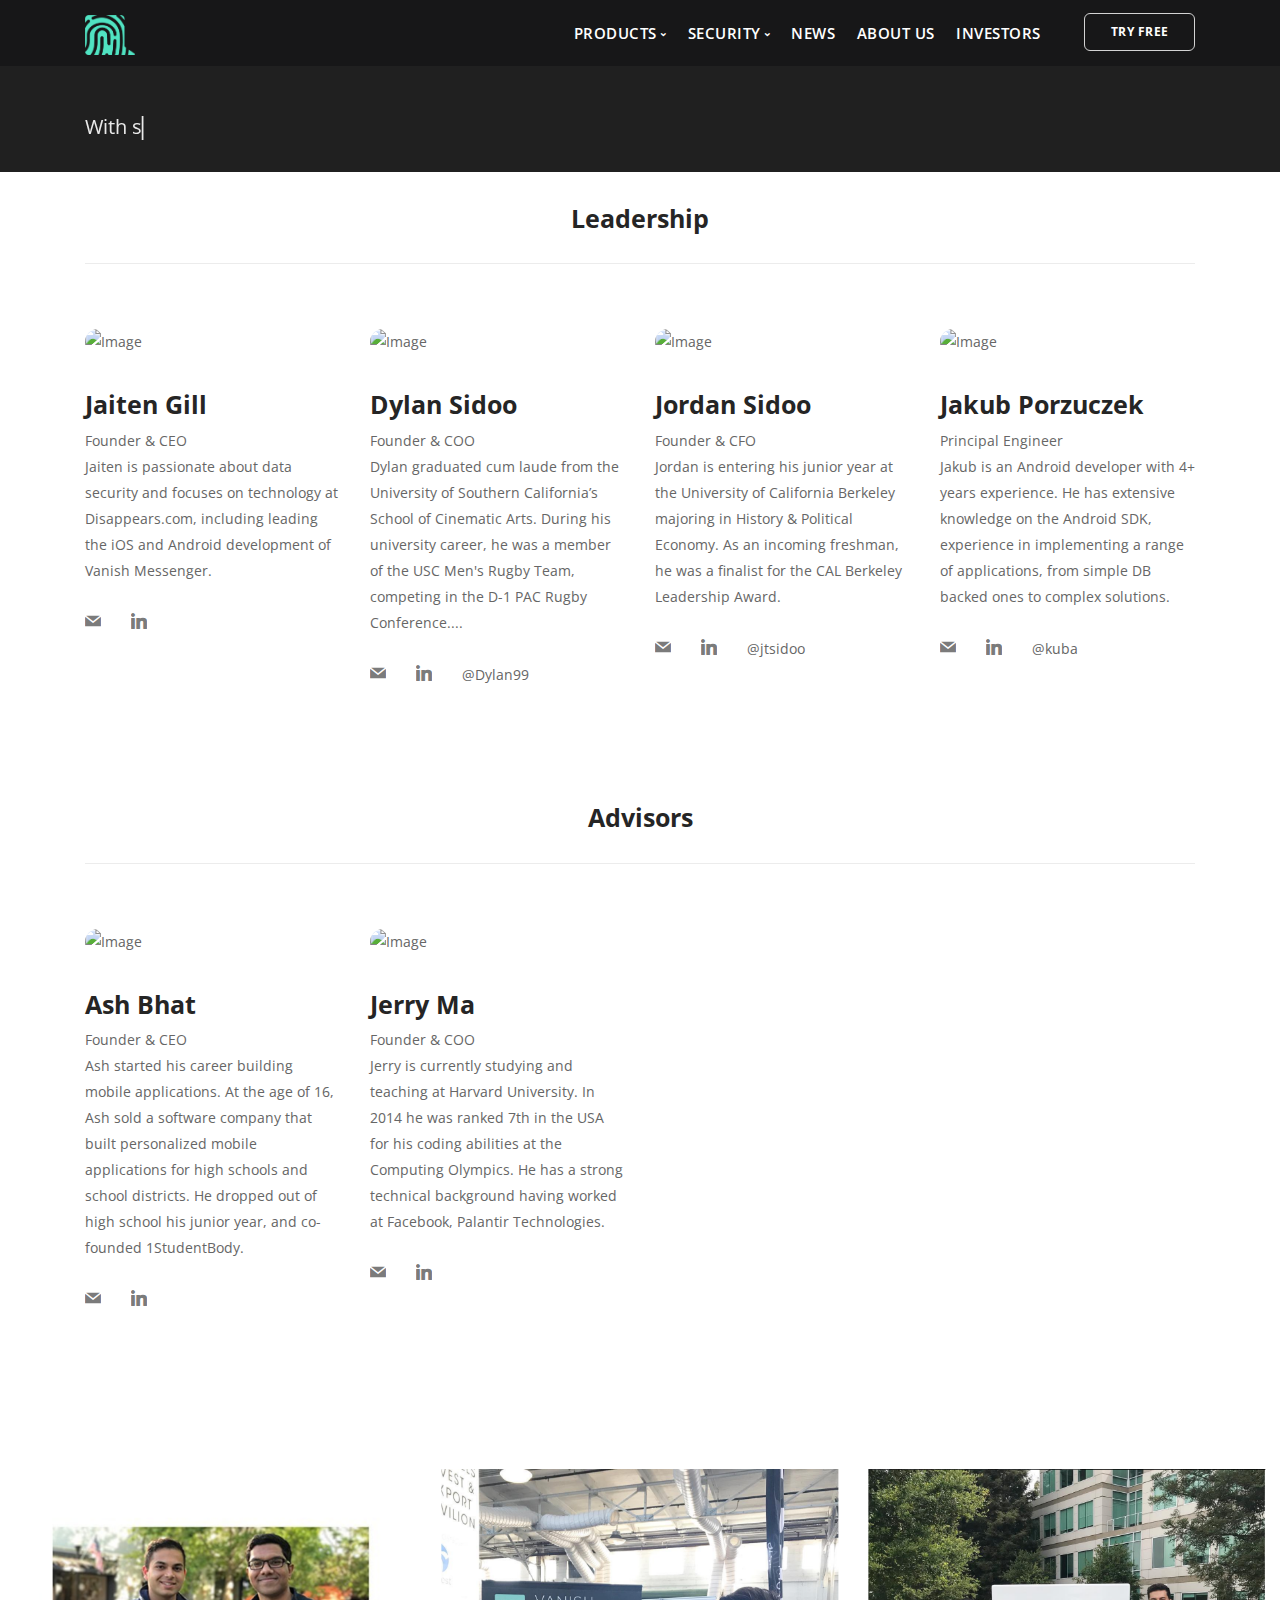
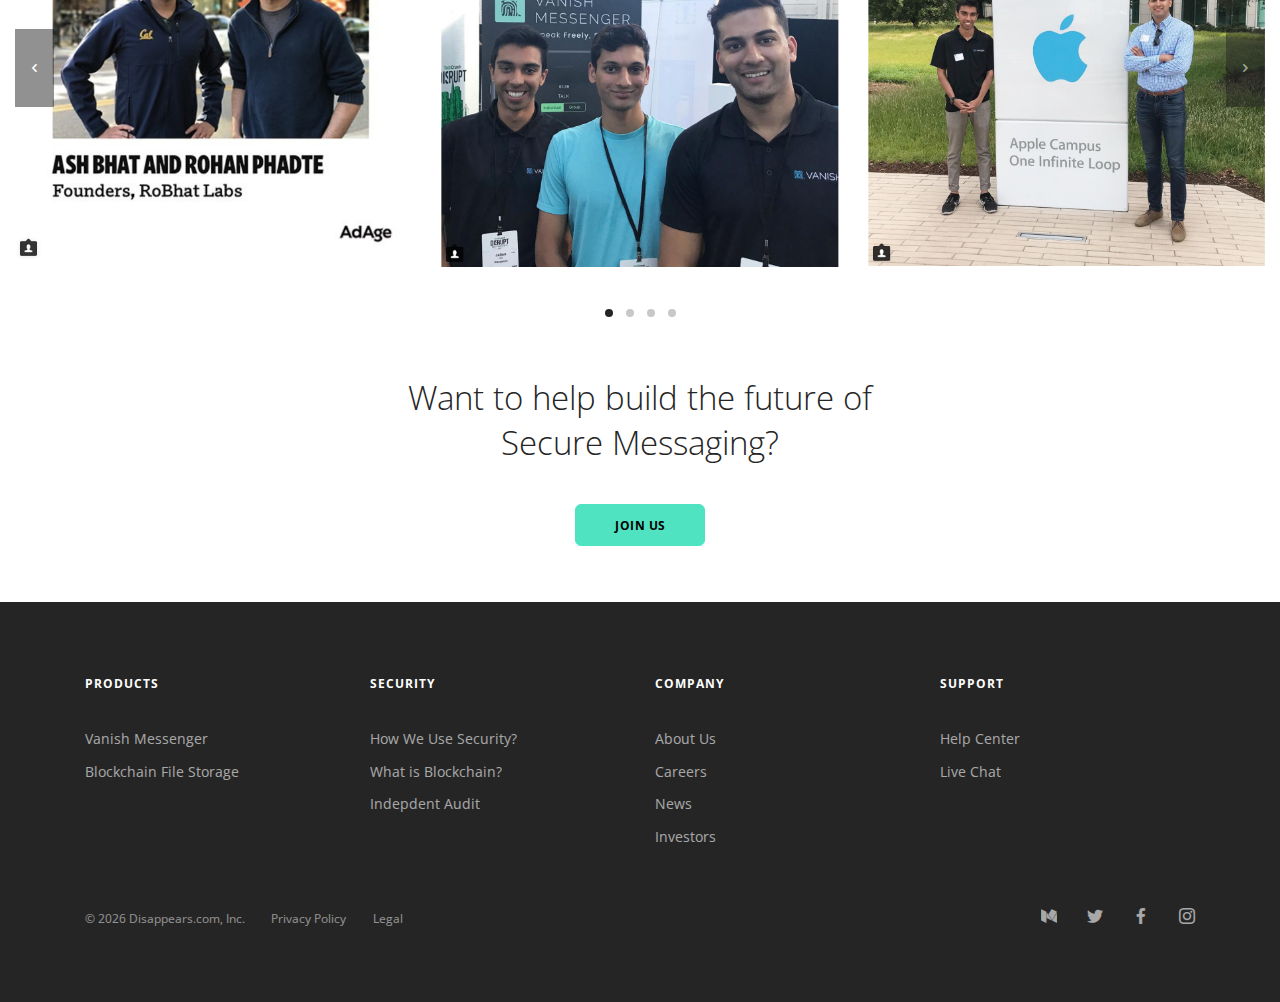
==== commit e935117d: "updates" ====
--- a/about.html
+++ b/about.html
@@ -19,8 +19,7 @@
     </head>
     <body class=" ">
         <a id="start"></a>
-              <!--end of notification-->
-        <div class="nav-container ">
+        <div class="nav-container">
             <div class="bar bar--sm visible-xs">
                 <div class="container">
                     <div class="row">
@@ -36,12 +35,10 @@
                             </a>
                         </div>
                     </div>
-                    <!--end of row-->
-                </div>
-                <!--end of container-->
+                </div>
             </div>
-            <!--end bar-->
-            <nav id="menu1" class="bar bar--sm bar-1 hidden-xs bar--absolute bg--dark" style="border-bottom:1px solid #333">
+
+            <nav id="menu1" class="bar bar--sm bar-1 hidden-xs bar--absolute">
                 <div class="container">
                     <div class="row">
                         <div class="col-lg-1 col-md-2 hidden-xs">
@@ -51,17 +48,63 @@
                                     <img class="logo logo-light" alt="logo" src="img/logo2.png" />
                                 </a>
                             </div>
-                            <!--end module-->
                         </div>
                         <div class="col-lg-11 col-md-12 text-right text-left-xs text-left-sm">
                             <div class="bar__module">
                                 <ul class="menu-horizontal text-left">
-                                    <li>
-                                        <a href="products.html">Products</a>
-                                    </li>
-                                    <li>
-                                        <a href="security.html">Security</a>
-                                    </li>
+                                    <li class="dropdown">
+                                        <span class="dropdown__trigger">Products</span>
+                                        <div class="dropdown__container">
+                                            <div class="container">
+                                                <div class="row">
+                                                    <div class="dropdown__content col-lg-2 col-md-4">
+                                                        <ul class="menu-vertical">
+                                                            <li class="">
+                                                                <a href="vanish.html">
+                                                                    Vanish Messenger
+                                                                </a>
+                                                            </li>
+                                                            <li class="">
+                                                                <a href="index.html#blockstore">
+                                                                    Blockstore
+                                                                </a>
+                                                            </li>
+                                                        </ul>
+                                                    </div>
+                                                </div>
+                                            </div>
+                                        </div>
+                                    </li>
+
+                                    <li class="dropdown">
+                                        <span class="dropdown__trigger">Security</span>
+                                        <div class="dropdown__container">
+                                            <div class="container">
+                                                <div class="row">
+                                                    <div class="dropdown__content col-lg-2 col-md-4">
+                                                        <ul class="menu-vertical">
+                                                            <li class="">
+                                                                <a href="security.html.html">
+                                                                    How We Use Security?
+                                                                </a>
+                                                            </li>
+                                                            <li class="">
+                                                                <a href="blockchain.html">
+                                                                    What is Blockchain?
+                                                                </a>
+                                                            </li>
+                                                            <li class="">
+                                                                <a href="pdf/report.pdf">
+                                                                    Independent Audit
+                                                                </a>
+                                                            </li>
+                                                        </ul>
+                                                    </div>
+                                                </div>
+                                            </div>
+                                        </div>
+                                    </li>
+
                                     <li>
                                         <a href="news.html">News</a>
                                     </li>
@@ -71,75 +114,69 @@
                                     <li>
                                         <a href="investors.html">Investors</a>
                                     </li>
-                                </ul>
-                            </div>
-                              <div class="bar__module">
-
-                                <a class="btn btn--sm type--uppercase" href="#">
+
+                                </ul>
+                            </div>
+                            <div class="bar__module">
+                                <a class="btn btn--sm type--uppercase" href="http://vanish.im/dl">
                                     <span class="btn__text colorWhite">
                                         Try Free
                                     </span>
                                 </a>
                             </div>
-                            <!--end module-->
-                       
-                            <!--end module-->
-                        </div>
-                    </div>
-                    <!--end of row-->
-                </div>
-                <!--end of container-->
+
+                        </div>
+                    </div>
+                </div>
             </nav>
-            <!--end bar-->
+
         </div>
+
         <div class="main-container">
 
-
-            <section class="text-left imagebg space--lg" data-overlay="0" style="background:#fafafa; background-size:cover; padding-bottom:8em;">
-                <div id="particles-js" style="z-index: -9999;">
-                    <div class="container">
-                        <div class="row">
-                            <div class="col-md-8" style="text-align: left; float: left !important; margin: none !important;">
-                                <p class="lead  typed-text typed-text--cursor" data-typed-strings="With strong security and the right technology people and institutions today can still communicate securely and freely without worrying about someone looking over your should ^5000" style="font-size:30px; color:#000; font-weight: 400;">
-                                    With strong security and the right technology people and institutions today can still communicate securely and freely without worrying about someone looking over your should
-                                </p>
-
-                            </div>
-                        </div>
-                        <!--end of row-->
-                    </div>
-                </div>
-                <!--end of container-->
+            <section class="text-left imagebg space--lg" data-overlay="6" style="background:#1A1A1A; background-size:contain; background-repeat: no-repeat; padding-bottom:2em; padding-top: 0em;">
+
+                <canvas id="canvas" style="position: relative; top: 10px;"></canvas>
+                <div class="container">
+                    <div class="row">
+                        <div class="col-md-12" style="text-align: left; float: left !important; margin: none !important;">
+                            <p class="lead  typed-text typed-text--cursor" data-typed-strings="With strong security and the right technology people and institutions today can still communicate securely and freely without worrying about someone looking over your should ^5000" style="font-size:20px; color:#fff; font-weight: 400;">
+                                With strong security and the right technology people and institutions today can still communicate securely and freely without worrying about someone looking over your should
+                            </p>
+
+                        </div>
+                    </div>
+                </div>
+
             </section>
-            
+
           
             <section class="text-center" style="padding-bottom:2.4em; padding-top: 2em;">
                 <div class="container">
+                    <h3 style="font-weight:700;">Leadership</h3><hr>
                     <div class="row">
                         <div class="col-md-3" style="text-align: left;">
                             <div class="feature feature-8">
                                 <img alt="Image" src="https://s3-us-west-2.amazonaws.com/disappears/team-photos/jaiten.jpg" />
                                 <h5 style="font-weight:700; font-size:25px;">Jaiten Gill</h5>
                                 <span style="padding-top:20px; padding-bottom:20px;">Founder &amp; CEO</span><br>
+                                <p>Jaiten is passionate about data security and focuses on technology at Disappears.com, including leading the iOS and Android development of Vanish Messenger.</p>
+
                                 <ul class="social-list list-inline list--hover">
-                                                    <li class="list-inline-item">
-                                                        <a href="#">
-                                                            <i class="socicon socicon-mail icon icon--xs"></i>
-                                                        </a>
-                                                    </li>
-                                                    <li class="list-inline-item">
-                                                        <a href="#">
-                                                            <i class="socicon socicon-linkedin icon icon--xs"></i>
-                                                        </a>
-                                                    </li>
-                                                   
-                                                   
-                                                    
-                                                </ul>
-
-
-                            </div>
-                        </div>
+                                    <li class="list-inline-item">
+                                        <a href="#">
+                                            <i class="socicon socicon-mail icon icon--xs"></i>
+                                        </a>
+                                    </li>
+                                    <li class="list-inline-item">
+                                        <a href="#">
+                                            <i class="socicon socicon-linkedin icon icon--xs"></i>
+                                        </a>
+                                    </li>                                    
+                                </ul>
+                            </div>
+                        </div>
+
                         <div class="col-md-3" style="text-align: left;">
                             <div class="feature feature-8">
                                 <img alt="Image" src="https://s3-us-west-2.amazonaws.com/disappears/team-photos/dylan.jpg" />
@@ -147,25 +184,21 @@
                                 <span style="padding-top:20px; padding-bottom:20px;">Founder &amp; COO</span><br>
                                 <p>Dylan graduated cum laude from the University of Southern California’s School of Cinematic Arts. During his university career, he was a member of the USC Men's Rugby Team, competing in the D-1 PAC Rugby Conference....</p>
                                 <ul class="social-list list-inline list--hover">
-                                                    <li class="list-inline-item">
-                                                        <a href="#">
-                                                            <i class="socicon socicon-mail icon icon--xs"></i>
-                                                        </a>
-                                                    </li>
-                                                    <li class="list-inline-item">
-                                                        <a href="#">
-                                                            <i class="socicon socicon-linkedin icon icon--xs"></i>
-                                                        </a>
-                                                    </li>
-                                                   
-                                                   
-                                                    
-                                                </ul>
-                                                                                <span>@Dylan99</span>
-
-
-                            </div>
-                        </div>
+                                    <li class="list-inline-item">
+                                        <a href="#">
+                                            <i class="socicon socicon-mail icon icon--xs"></i>
+                                        </a>
+                                    </li>
+                                    <li class="list-inline-item">
+                                        <a href="#">
+                                            <i class="socicon socicon-linkedin icon icon--xs"></i>
+                                        </a>
+                                    </li>
+                                </ul>
+                                <span>@Dylan99</span>
+                            </div>
+                        </div>
+
                         <div class="col-md-3" style="text-align: left;">
                             <div class="feature feature-8">
                                 <img alt="Image" src="https://s3-us-west-2.amazonaws.com/disappears/team-photos/jordan.jpg" />
@@ -173,25 +206,21 @@
                                 <span style="padding-top:20px; padding-bottom:20px;">Founder &amp; CFO</span><br>
                                 <p>Jordan is entering his junior year at the University of California Berkeley majoring in History & Political Economy. As an incoming freshman, he was a finalist for the CAL Berkeley Leadership Award.  </p>
                                 <ul class="social-list list-inline list--hover">
-                                                    <li class="list-inline-item">
-                                                        <a href="#">
-                                                            <i class="socicon socicon-mail icon icon--xs"></i>
-                                                        </a>
-                                                    </li>
-                                                    <li class="list-inline-item">
-                                                        <a href="#">
-                                                            <i class="socicon socicon-linkedin icon icon--xs"></i>
-                                                        </a>
-                                                    </li>
-                                                   
-                                                   
-                                                    
-                                                </ul>
-                                                                                <span>@jtsidoo</span>
-
-
-                            </div>
-                        </div>
+                                    <li class="list-inline-item">
+                                        <a href="#">
+                                            <i class="socicon socicon-mail icon icon--xs"></i>
+                                        </a>
+                                    </li>
+                                    <li class="list-inline-item">
+                                        <a href="#">
+                                            <i class="socicon socicon-linkedin icon icon--xs"></i>
+                                        </a>
+                                    </li>
+                                </ul>
+                                <span>@jtsidoo</span>
+                            </div>
+                        </div>
+
                         <div class="col-md-3" style="text-align: left;">
                             <div class="feature feature-8">
                                 <img alt="Image" src="https://uploads.toptal.io/user/photo/9238/large_19-09-12_p._Jakub_Porzuczek_CD-CV.jpg" />
@@ -199,23 +228,18 @@
                                 <span style="padding-top:20px; padding-bottom:20px;">Principal Engineer</span><br>
                                 <p>Jakub is an Android developer with 4+ years experience. He has extensive knowledge on the Android SDK, experience in implementing a range of applications, from simple DB backed ones to complex solutions.</p>
                                 <ul class="social-list list-inline list--hover">
-                                                    <li class="list-inline-item">
-                                                        <a href="#">
-                                                            <i class="socicon socicon-mail icon icon--xs"></i>
-                                                        </a>
-                                                    </li>
-                                                    <li class="list-inline-item">
-                                                        <a href="#">
-                                                            <i class="socicon socicon-linkedin icon icon--xs"></i>
-                                                        </a>
-                                                    </li>
-                                                   
-                                                   
-                                                    
-                                                </ul>
-                                                                                <span>@kuba</span>
-
-
+                                    <li class="list-inline-item">
+                                        <a href="#">
+                                            <i class="socicon socicon-mail icon icon--xs"></i>
+                                        </a>
+                                    </li>
+                                    <li class="list-inline-item">
+                                        <a href="#">
+                                            <i class="socicon socicon-linkedin icon icon--xs"></i>
+                                        </a>
+                                    </li>
+                                </ul>
+                                <span>@kuba</span>
                             </div>
                         </div>
                     </div>
@@ -223,6 +247,7 @@
                 </div>
                 <!--end of container-->
             </section>
+
             <section class="text-center">
                 <div class="container">
                     <h3 style="font-weight:700;">Advisors</h3><hr>
@@ -234,22 +259,17 @@
                                 <span style="padding-top:20px; padding-bottom:20px;">Founder &amp; CEO</span><br>
                                 <p>Ash started his career building mobile applications. At the age of 16, Ash sold a software company that built personalized mobile applications for high schools and school districts. He dropped out of high school his junior year, and co-founded 1StudentBody. </p>
                                 <ul class="social-list list-inline list--hover">
-                                                    <li class="list-inline-item">
-                                                        <a href="#">
-                                                            <i class="socicon socicon-mail icon icon--xs"></i>
-                                                        </a>
-                                                    </li>
-                                                    <li class="list-inline-item">
-                                                        <a href="#">
-                                                            <i class="socicon socicon-linkedin icon icon--xs"></i>
-                                                        </a>
-                                                    </li>
-                                                   
-                                                   
-                                                    
-                                                </ul>
-
-
+                                    <li class="list-inline-item">
+                                        <a href="#">
+                                            <i class="socicon socicon-mail icon icon--xs"></i>
+                                        </a>
+                                    </li>
+                                    <li class="list-inline-item">
+                                        <a href="#">
+                                            <i class="socicon socicon-linkedin icon icon--xs"></i>
+                                        </a>
+                                    </li>
+                                </ul>
                             </div>
                         </div>
                         <div class="col-md-3" style="text-align: left;">
@@ -259,35 +279,62 @@
                                 <span style="padding-top:20px; padding-bottom:20px;">Founder &amp; COO</span><br>
                                 <p>Jerry is currently studying and teaching at Harvard University. In 2014 he was ranked 7th in the USA for his coding abilities at the Computing Olympics. He has a strong technical background having worked at Facebook, Palantir Technologies.</p>
                                 <ul class="social-list list-inline list--hover">
-                                                    <li class="list-inline-item">
-                                                        <a href="#">
-                                                            <i class="socicon socicon-mail icon icon--xs"></i>
-                                                        </a>
-                                                    </li>
-                                                    <li class="list-inline-item">
-                                                        <a href="#">
-                                                            <i class="socicon socicon-linkedin icon icon--xs"></i>
-                                                        </a>
-                                                    </li>
-                                                   
-                                                   
-                                                    
-                                                </ul>
-
-
+                                    <li class="list-inline-item">
+                                        <a href="#">
+                                            <i class="socicon socicon-mail icon icon--xs"></i>
+                                        </a>
+                                    </li>
+                                    <li class="list-inline-item">
+                                        <a href="#">
+                                            <i class="socicon socicon-linkedin icon icon--xs"></i>
+                                        </a>
+                                    </li>
+                                </ul>
                             </div>
                         </div>
                     </div>
                 </div>
             </section>
-            <section class="text-center">
+              <section style="padding-top: 0em !important; padding-bottom: 0em !important">
+                    <div class="row">
+                        <div class="col">
+                            <div class="slider slider--columns" data-arrows="true" data-paging="true">
+                                <ul class="slides">
+                                    <li class="col-md-4 col-6">
+                                        <a href="img/work-6.jpg" data-lightbox="Gallery 1">
+                                            <img alt="Image" src="img/team1.png" />
+                                        </a>
+                                    </li>
+                                    <li class="col-md-4 col-6">
+                                        <a href="img/work-5.jpg" data-lightbox="Gallery 1">
+                                            <img alt="Image" src="img/team2.png" />
+                                        </a>
+                                    </li>
+                                    <li class="col-md-4 col-6">
+                                        <a href="img/work-4.jpg" data-lightbox="Gallery 1">
+                                            <img alt="Image" src="img/team3.png" />
+                                        </a>
+                                    </li>
+                                    <li class="col-md-4 col-6">
+                                        <a href="img/work-3.jpg" data-lightbox="Gallery 1">
+                                            <img alt="Image" src="img/team4.png" />
+                                        </a>
+                                    </li>
+                                </ul>
+                            </div>
+                        </div>
+                        <!--end of col-->
+                    </div>
+                    <!--end row-->
+            </section>
+            <section class="text-center" style="padding-top:4em; padding-bottom: 4em;">
                 <div class="container">
                     <div class="row justify-content-center">
                         <div class="col-md-8 col-lg-6">
                             <div class="cta">
                                 <h2>Want to help build the future of Secure Messaging?</h2>
                            
-                                <a class="btn btn--primary type--uppercase" href="#">
+                                <a class="btn btn--primary type--uppercase" href="mailto:careers@disappears.com">
                                     <span class="btn__text">
                                         Join Us
                                     </span>
@@ -300,20 +347,17 @@
                 <!--end of container-->
             </section>
             
-                  
-            
-           
-            <footer class="space--sm footer-2 bg--dark">
+          <footer class="space--sm footer-2 bg--dark">
                 <div class="container">
                     <div class="row">
                         <div class="col-md-6 col-lg-3 col-6">
                             <h6 class="type--uppercase">Products</h6>
                             <ul class="list--hover">
                                 <li>
-                                    <a href="#">Vanish Messenger</a>
-                                </li>
-                                <li>
-                                    <a href="#">Blockchain File Storage</a>
+                                    <a href="vanish.html">Vanish Messenger</a>
+                                </li>
+                                <li>
+                                    <a href="index.html#blockstore">Blockchain File Storage</a>
                                 </li>
                             </ul>
                         </div>
@@ -321,13 +365,13 @@
                             <h6 class="type--uppercase">Security</h6>
                             <ul class="list--hover">
                                 <li>
-                                    <a href="#">How We Use Security?</a>
-                                </li>
-                                <li>
-                                    <a href="#">What is Blockchain?</a>
-                                </li>
-                                <li>
-                                    <a href="#">Indepdent Audit</a>
+                                    <a href="security.html">How We Use Security?</a>
+                                </li>
+                                <li>
+                                    <a href="blockchain.html">What is Blockchain?</a>
+                                </li>
+                                <li>
+                                    <a href="pdf/report.pdf">Indepdent Audit</a>
                                 </li>
                             </ul>
                         </div>
@@ -335,16 +379,16 @@
                             <h6 class="type--uppercase">Company</h6>
                             <ul class="list--hover">
                                 <li>
-                                    <a href="#">About Us</a>
-                                </li>
-                                <li>
-                                    <a href="#">Careers</a>
-                                </li>
-                                <li>
-                                    <a href="#">News</a>
+                                    <a href="about.html">About Us</a>
+                                </li>
+                                <li>
+                                    <a href="mailto:careers@disappears.com">Careers</a>
+                                </li>
+                                <li>
+                                    <a href="news.html">News</a>
                                 </li>
                                  <li>
-                                    <a href="#">Investors</a>
+                                    <a href="investors.html">Investors</a>
                                 </li>
                             </ul>
                         </div>
@@ -398,128 +442,136 @@
                 </div>
                 <!--end of container-->
             </footer>
+
         </div>
         <!--<div class="loader"></div>-->
         <a class="back-to-top inner-link" href="#start" data-scroll-class="100vh:active">
             <i class="stack-interface stack-up-open-big"></i>
         </a>
         <script src="js/jquery-3.1.1.min.js"></script>
-              <script src="js/particles.js"></script>
-
-<script type="text/javascript">
-particlesJS('particles-js',
-{
-  "particles": {
-    "number": {
-      "value": 80,
-      "density": {
-        "enable": true,
-        "value_area": 800
+   
+<script>
+
+  var canvas = document.getElementById('canvas');
+  canvas.width = window.innerWidth;
+  canvas.height = "100";
+  var ctx = canvas.getContext('2d');
+  ctx.globalCompositeOperation = 'lighter';
+      canvas.style.marginTop = "0px";
+
+  var requestAnimationFrame =
+      window.requestAnimationFrame ||
+      window.mozRequestAnimationFrame ||
+      window.webkitRequestAnimationFrame ||
+      window.msRequestAnimationFrame;
+  
+  var points = [];
+  var numPoints = 400;
+  var distToTravel = 25;
+  var distortionLevel = 4;
+  
+  function Draw() {
+    ctx.clearRect(0, 0, window.innerWidth, window.innerHeight);
+    ctx.beginPath();
+    
+    for(var x = 0; x < points.length; x++) {
+      
+      if(points[x].life > 0) {
+        points[x].Dying();
+      } else {
+        points.splice(x, 1);
+        points.unshift(new Point());
       }
-    },
-    "color": {
-      "value": "#50e3c2"
-    },
-    "shape": {
-      "type": "circle",
-      "stroke": {
-        "width": 0,
-        "color": "#000000"
-      },
-      "polygon": {
-        "nb_sides": 5
-      },
-      "image": {
-        "src": "img/github.svg",
-        "width": 100,
-        "height": 100
-      }
-    },
-    "opacity": {
-      "value": 0.5,
-      "random": false,
-      "anim": {
-        "enable": false,
-        "speed": 1,
-        "opacity_min": 0.1,
-        "sync": false
-      }
-    },
-    "size": {
-      "value": 3,
-      "random": true,
-      "anim": {
-        "enable": false,
-        "speed": 40,
-        "size_min": 0.1,
-        "sync": false
-      }
-    },
-    "line_linked": {
-      "enable": true,
-      "distance": 150,
-      "color": "#ffffff",
-      "opacity": 0.4,
-      "width": 1
-    },
-    "move": {
-      "enable": true,
-      "speed": 6,
-      "direction": "none",
-      "random": false,
-      "straight": false,
-      "out_mode": "out",
-      "bounce": false,
-      "attract": {
-        "enable": false,
-        "rotateX": 600,
-        "rotateY": 1200
-      }
+      
+      points[x].UpdatePath();
+      points[x].Move();
+      
+      ctx.moveTo(points[x].x, points[x].y);
+      var rando = GetRandom(0, distortionLevel);
+      for(var y = 0; y < points[x].path.length; y++) {
+        ctx.lineTo((points[x].path[y].x + GetRandom(-rando, rando)), (points[x].path[y].y + GetRandom(-rando, rando)));
+      } 
     }
-  },
-  "interactivity": {
-    "detect_on": "canvas",
-    "events": {
-      "onhover": {
-        "enable": true,
-        "mode": "repulse"
-      },
-      "onclick": {
-        "enable": true,
-        "mode": "push"
-      },
-      "resize": true
-    },
-    "modes": {
-      "grab": {
-        "distance": 400,
-        "line_linked": {
-          "opacity": 1
-        }
-      },
-      "bubble": {
-        "distance": 400,
-        "size": 40,
-        "duration": 2,
-        "opacity": 8,
-        "speed": 3
-      },
-      "repulse": {
-        "distance": 200,
-        "duration": 0.4
-      },
-      "push": {
-        "particles_nb": 4
-      },
-      "remove": {
-        "particles_nb": 2
-      }
+    ctx.strokeStyle = 'rgba(80,227,195, 0.4)';
+    ctx.stroke();
+    
+    requestAnimationFrame(Draw);
+  }
+  
+  
+  
+  
+  function Point() {
+    this.x = window.innerWidth / 2;
+    this.y = window.innerHeight / 2;
+    this.direction = GetRandom(1, 5);
+    this.distanceMoved = 0;
+    this.life = GetRandom(1, 10);
+    this.speed = 3;
+    this.path = [];
+    this.maxPath = 15;
+  }
+  
+  Point.prototype.Dying = function() {
+    this.life -= 0.01;
+  }
+  
+  Point.prototype.Move = function() {
+    this.distanceMoved += this.speed;
+    
+    switch(this.direction) {
+      case 1:
+        //moving up
+        this.y -= this.speed;
+        break;
+      case 2: 
+        //moving right
+        this.x += this.speed;
+        break;
+      case 3: 
+        //moving down
+        this.y += this.speed;
+        break;
+      case 4:
+        //moving left
+        this.x -= this.speed;
+        break
     }
-  },
-  "retina_detect": true
-}
-
-);
+    
+    if(this.distanceMoved > distToTravel) {
+      this.direction = GetRandom(1, 5);
+      this.distanceMoved = 0;
+    }
+  }
+  
+  Point.prototype.UpdatePath = function() {
+    if(this.path.length > this.maxPath) {
+      this.path.splice(this.path.length - 1, 1);
+      this.path.unshift({
+        x: this.x,
+        y: this.y
+      });
+    } else {
+      this.path.unshift({
+        x: this.x,
+        y: this.y
+      });
+    }
+  }
+  
+  function GetPoints() {
+    for(var x = 0; x < numPoints; x++) {
+      points.push(new Point());
+    }
+  }
+  
+  function GetRandom(min, max) {
+    return Math.floor(Math.random() * (max - min)) + min;
+  }
+  
+  GetPoints();
+  Draw();
+  
 </script>
         <script src="js/flickity.min.js"></script>
         <script src="js/easypiechart.min.js"></script>
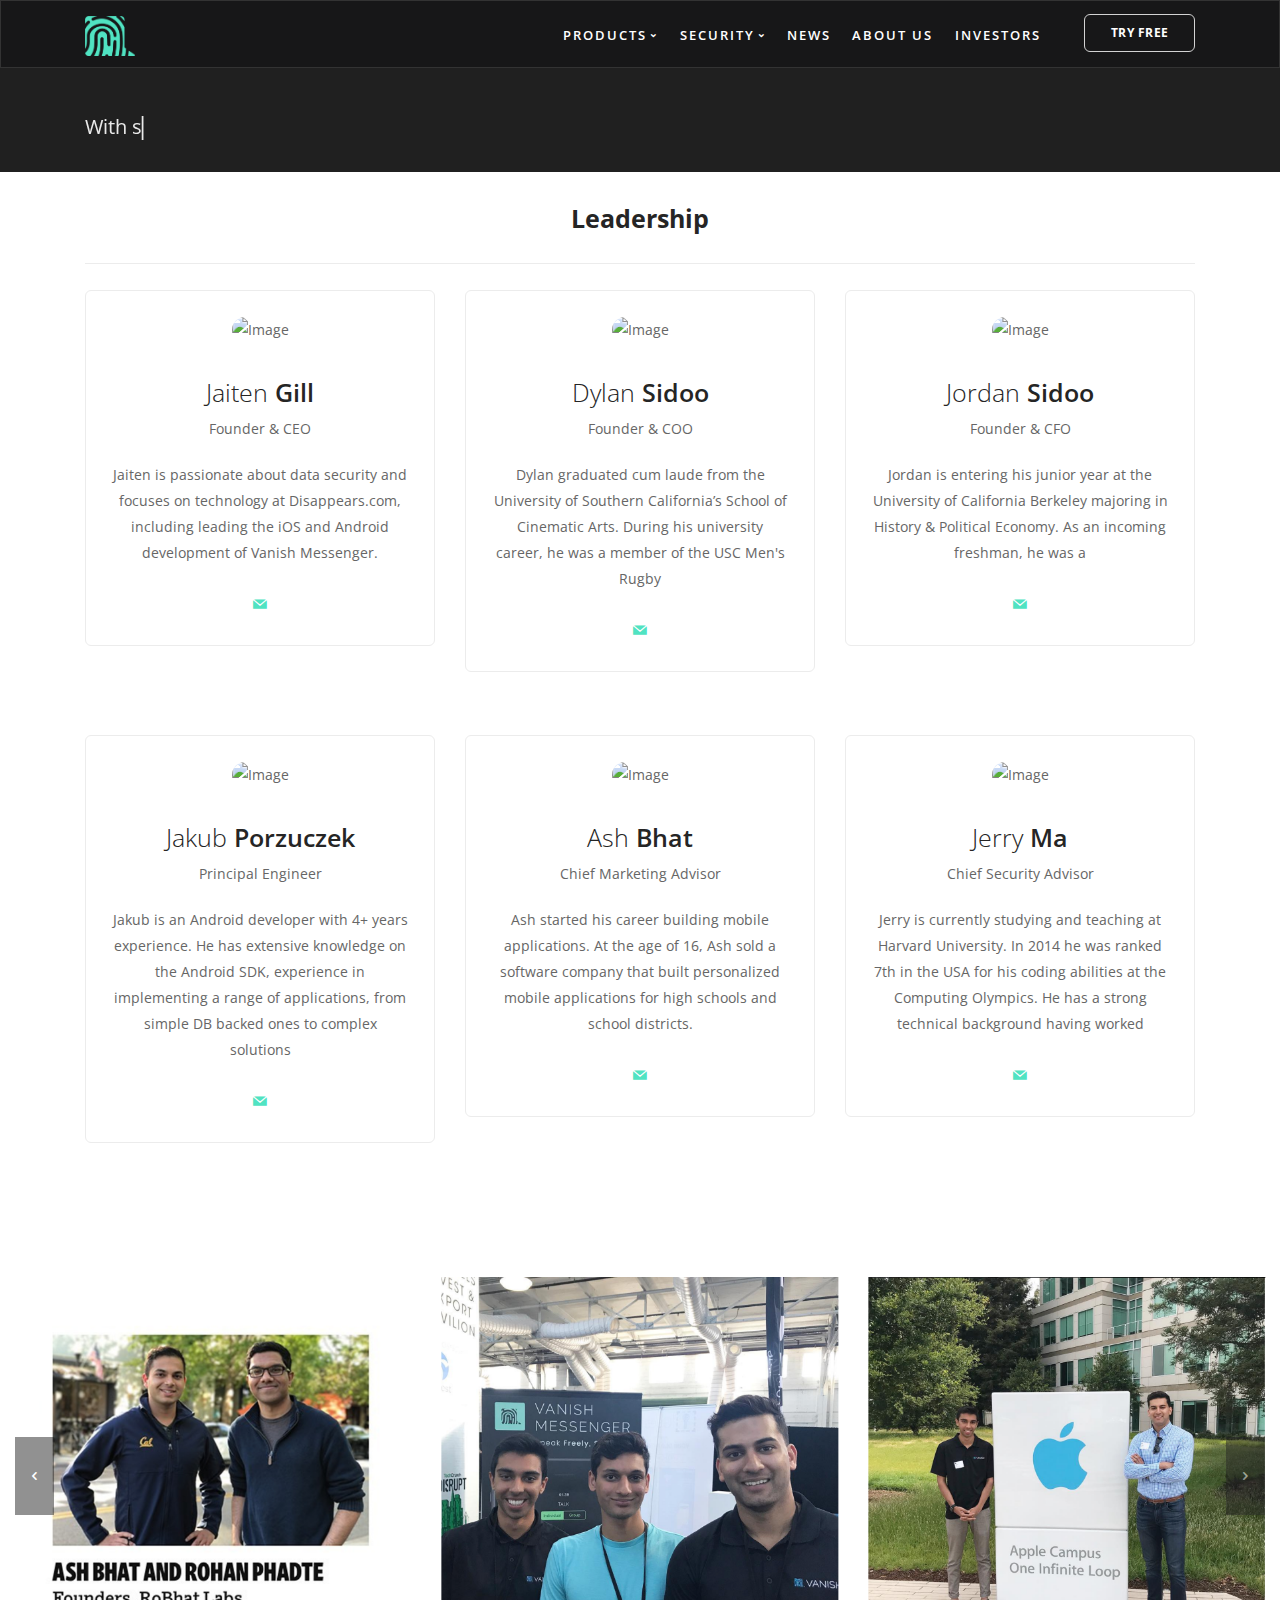
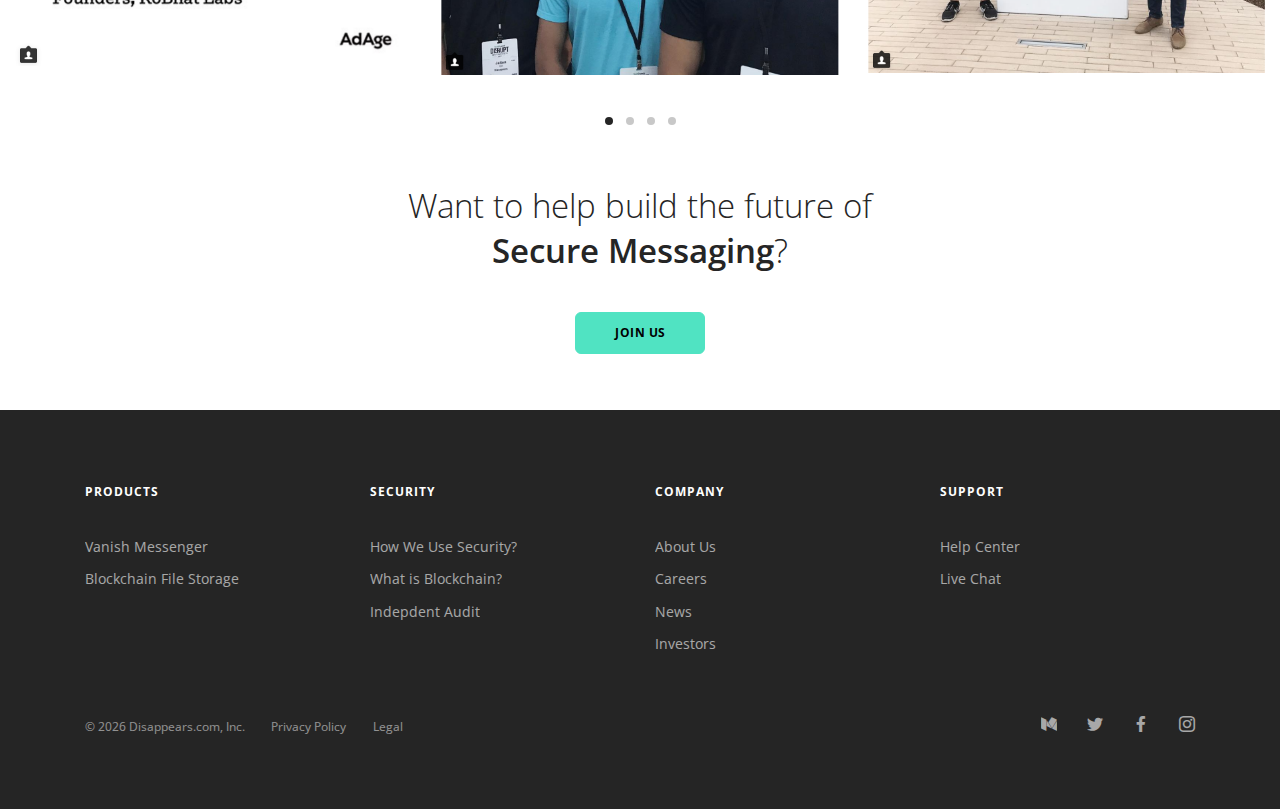
==== commit f8def913: "Vanish site" ====
--- a/about.html
+++ b/about.html
@@ -83,11 +83,11 @@
                                                 <div class="row">
                                                     <div class="dropdown__content col-lg-2 col-md-4">
                                                         <ul class="menu-vertical">
-                                                            <li class="">
+                                                            <!-- <li class="">
                                                                 <a href="security.html.html">
                                                                     How We Use Security?
                                                                 </a>
-                                                            </li>
+                                                            </li> -->
                                                             <li class="">
                                                                 <a href="blockchain.html">
                                                                     What is Blockchain?
@@ -155,91 +155,52 @@
                 <div class="container">
                     <h3 style="font-weight:700;">Leadership</h3><hr>
                     <div class="row">
-                        <div class="col-md-3" style="text-align: left;">
-                            <div class="feature feature-8">
-                                <img alt="Image" src="https://s3-us-west-2.amazonaws.com/disappears/team-photos/jaiten.jpg" />
-                                <h5 style="font-weight:700; font-size:25px;">Jaiten Gill</h5>
-                                <span style="padding-top:20px; padding-bottom:20px;">Founder &amp; CEO</span><br>
-                                <p>Jaiten is passionate about data security and focuses on technology at Disappears.com, including leading the iOS and Android development of Vanish Messenger.</p>
-
-                                <ul class="social-list list-inline list--hover">
-                                    <li class="list-inline-item">
-                                        <a href="#">
-                                            <i class="socicon socicon-mail icon icon--xs"></i>
-                                        </a>
-                                    </li>
-                                    <li class="list-inline-item">
-                                        <a href="#">
-                                            <i class="socicon socicon-linkedin icon icon--xs"></i>
-                                        </a>
-                                    </li>                                    
-                                </ul>
-                            </div>
-                        </div>
-
-                        <div class="col-md-3" style="text-align: left;">
-                            <div class="feature feature-8">
-                                <img alt="Image" src="https://s3-us-west-2.amazonaws.com/disappears/team-photos/dylan.jpg" />
-                                <h5 style="font-weight:700; font-size:25px;">Dylan Sidoo</h5>
-                                <span style="padding-top:20px; padding-bottom:20px;">Founder &amp; COO</span><br>
-                                <p>Dylan graduated cum laude from the University of Southern California’s School of Cinematic Arts. During his university career, he was a member of the USC Men's Rugby Team, competing in the D-1 PAC Rugby Conference....</p>
-                                <ul class="social-list list-inline list--hover">
-                                    <li class="list-inline-item">
-                                        <a href="#">
-                                            <i class="socicon socicon-mail icon icon--xs"></i>
-                                        </a>
-                                    </li>
-                                    <li class="list-inline-item">
-                                        <a href="#">
-                                            <i class="socicon socicon-linkedin icon icon--xs"></i>
-                                        </a>
-                                    </li>
-                                </ul>
-                                <span>@Dylan99</span>
-                            </div>
-                        </div>
-
-                        <div class="col-md-3" style="text-align: left;">
-                            <div class="feature feature-8">
-                                <img alt="Image" src="https://s3-us-west-2.amazonaws.com/disappears/team-photos/jordan.jpg" />
-                                <h5 style="font-weight:700; font-size:25px;">Jordan Sidoo</h5>
-                                <span style="padding-top:20px; padding-bottom:20px;">Founder &amp; CFO</span><br>
-                                <p>Jordan is entering his junior year at the University of California Berkeley majoring in History & Political Economy. As an incoming freshman, he was a finalist for the CAL Berkeley Leadership Award.  </p>
-                                <ul class="social-list list-inline list--hover">
-                                    <li class="list-inline-item">
-                                        <a href="#">
-                                            <i class="socicon socicon-mail icon icon--xs"></i>
-                                        </a>
-                                    </li>
-                                    <li class="list-inline-item">
-                                        <a href="#">
-                                            <i class="socicon socicon-linkedin icon icon--xs"></i>
-                                        </a>
-                                    </li>
-                                </ul>
-                                <span>@jtsidoo</span>
-                            </div>
-                        </div>
-
-                        <div class="col-md-3" style="text-align: left;">
-                            <div class="feature feature-8">
-                                <img alt="Image" src="https://uploads.toptal.io/user/photo/9238/large_19-09-12_p._Jakub_Porzuczek_CD-CV.jpg" />
-                                <h5 style="font-weight:700; font-size:25px;">Jakub Porzuczek</h5>
-                                <span style="padding-top:20px; padding-bottom:20px;">Principal Engineer</span><br>
-                                <p>Jakub is an Android developer with 4+ years experience. He has extensive knowledge on the Android SDK, experience in implementing a range of applications, from simple DB backed ones to complex solutions.</p>
-                                <ul class="social-list list-inline list--hover">
-                                    <li class="list-inline-item">
-                                        <a href="#">
-                                            <i class="socicon socicon-mail icon icon--xs"></i>
-                                        </a>
-                                    </li>
-                                    <li class="list-inline-item">
-                                        <a href="#">
-                                            <i class="socicon socicon-linkedin icon icon--xs"></i>
-                                        </a>
-                                    </li>
-                                </ul>
-                                <span>@kuba</span>
+
+                        <div class="col-md-4">
+                            <div class="boxed boxed--border">
+                                <img alt="Image" src="https://s3-us-west-2.amazonaws.com/disappears/team-photos/jaiten.jpg" style="border-radius: 100px; width: 100px;" />
+
+                                <h5 style="font-size:25px; font-weight: 200; margin-bottom: 0px;">Jaiten <b>Gill</b></h5>
+                                <span>Founder &amp; CEO</span><br>
+
+                                <p style="margin-top:20px;">
+                                    Jaiten is passionate about data security and focuses on technology at Disappears.com, including leading the iOS and Android development of Vanish Messenger.
+                                </p>
+                                <a href="#">
+                                    <i class="socicon socicon-mail icon icon--xs" style="color:#50e3c2;"></i>
+                                </a>
+                            </div>
+                        </div>
+
+                        <div class="col-md-4">
+                            <div class="boxed boxed--border">
+                                <img alt="Image" src="https://s3-us-west-2.amazonaws.com/disappears/team-photos/dylan.jpg" style="border-radius: 100px; width: 100px;" />
+
+                                <h5 style="font-size:25px; font-weight: 200; margin-bottom: 0px;">Dylan <b>Sidoo</b></h5>
+                                <span>Founder &amp; COO</span><br>
+
+                                <p style="margin-top:20px;">
+                                    Dylan graduated cum laude from the University of Southern California’s School of Cinematic Arts. During his university career, he was a member of the USC Men's Rugby
+                                </p>
+                                <a href="#">
+                                    <i class="socicon socicon-mail icon icon--xs" style="color:#50e3c2;"></i>
+                                </a>
+                            </div>
+                        </div>
+
+                        <div class="col-md-4">
+                            <div class="boxed boxed--border">
+                                <img alt="Image" src="https://s3-us-west-2.amazonaws.com/disappears/team-photos/jordan.jpg" style="border-radius: 100px; width: 100px;" />
+
+                                <h5 style="font-size:25px; font-weight: 200; margin-bottom: 0px;">Jordan <b>Sidoo</b></h5>
+                                <span>Founder &amp; CFO</span><br>
+
+                                <p style="margin-top:20px;">
+                                   Jordan is entering his junior year at the University of California Berkeley majoring in History & Political Economy. As an incoming freshman, he was a 
+                                </p>
+                                <a href="#">
+                                    <i class="socicon socicon-mail icon icon--xs" style="color:#50e3c2;"></i>
+                                </a>
                             </div>
                         </div>
                     </div>
@@ -250,48 +211,57 @@
 
             <section class="text-center">
                 <div class="container">
-                    <h3 style="font-weight:700;">Advisors</h3><hr>
-                    <div class="row">
-                        <div class="col-md-3" style="text-align: left;">
-                            <div class="feature feature-8">
-                                <img alt="Image" src="https://s3-us-west-2.amazonaws.com/disappears/AAEAAQAAAAAAAAs0AAAAJDg2ZTI4MjQ4LThmODctNGFkMi05NjlhLWVhY2IyOTM4ODRmYg.jpg" />
-                                <h5 style="font-weight:700; font-size:25px;">Ash Bhat</h5>
-                                <span style="padding-top:20px; padding-bottom:20px;">Founder &amp; CEO</span><br>
-                                <p>Ash started his career building mobile applications. At the age of 16, Ash sold a software company that built personalized mobile applications for high schools and school districts. He dropped out of high school his junior year, and co-founded 1StudentBody. </p>
-                                <ul class="social-list list-inline list--hover">
-                                    <li class="list-inline-item">
-                                        <a href="#">
-                                            <i class="socicon socicon-mail icon icon--xs"></i>
-                                        </a>
-                                    </li>
-                                    <li class="list-inline-item">
-                                        <a href="#">
-                                            <i class="socicon socicon-linkedin icon icon--xs"></i>
-                                        </a>
-                                    </li>
-                                </ul>
-                            </div>
-                        </div>
-                        <div class="col-md-3" style="text-align: left;">
-                            <div class="feature feature-8">
-                                <img alt="Image" src="https://s3-us-west-2.amazonaws.com/disappears/team-photos/jerry.jpg" />
-                                <h5 style="font-weight:700; font-size:25px;">Jerry Ma</h5>
-                                <span style="padding-top:20px; padding-bottom:20px;">Founder &amp; COO</span><br>
-                                <p>Jerry is currently studying and teaching at Harvard University. In 2014 he was ranked 7th in the USA for his coding abilities at the Computing Olympics. He has a strong technical background having worked at Facebook, Palantir Technologies.</p>
-                                <ul class="social-list list-inline list--hover">
-                                    <li class="list-inline-item">
-                                        <a href="#">
-                                            <i class="socicon socicon-mail icon icon--xs"></i>
-                                        </a>
-                                    </li>
-                                    <li class="list-inline-item">
-                                        <a href="#">
-                                            <i class="socicon socicon-linkedin icon icon--xs"></i>
-                                        </a>
-                                    </li>
-                                </ul>
-                            </div>
-                        </div>
+<!--                     <h3 style="font-weight:700;">Advisors</h3><hr>
+ -->                    <div class="row">
+                            <div class="col-md-4">
+                                <div class="boxed boxed--border">
+                                    <img alt="Image" src="https://uploads.toptal.io/user/photo/9238/large_19-09-12_p._Jakub_Porzuczek_CD-CV.jpg" style="border-radius: 100px; width: 100px;" />
+
+                                    <h5 style="font-size:25px; font-weight: 200; margin-bottom: 0px;">Jakub <b>Porzuczek</b></h5>
+                                    <span>Principal Engineer</span><br>
+
+                                    <p style="margin-top:20px;">
+                                        Jakub is an Android developer with 4+ years experience. He has extensive knowledge on the Android SDK, experience in implementing a range of applications, from simple DB backed ones to complex solutions                                    
+                                    </p>
+                                    <a href="#">
+                                        <i class="socicon socicon-mail icon icon--xs" style="color:#50e3c2;"></i>
+                                    </a>
+                                </div>
+                            </div>
+
+                            <div class="col-md-4">
+                                <div class="boxed boxed--border">
+                                    <img alt="Image" src="https://s3-us-west-2.amazonaws.com/disappears/AAEAAQAAAAAAAAs0AAAAJDg2ZTI4MjQ4LThmODctNGFkMi05NjlhLWVhY2IyOTM4ODRmYg.jpg" style="border-radius: 100px; width: 100px;" />
+
+                                    <h5 style="font-size:25px; font-weight: 200; margin-bottom: 0px;">Ash <b>Bhat</b></h5>
+                                    <span>Chief Marketing Advisor</span><br>
+
+                                    <p style="margin-top:20px;">
+                                        Ash started his career building mobile applications. At the age of 16, Ash sold a software company that built personalized mobile applications for high schools and school districts.                                
+                                    </p>
+                                    <a href="#">
+                                        <i class="socicon socicon-mail icon icon--xs" style="color:#50e3c2;"></i>
+                                    </a>
+                                </div>
+                            </div>
+
+                            <div class="col-md-4">
+                                <div class="boxed boxed--border">
+                                    <img alt="Image" src="https://s3-us-west-2.amazonaws.com/disappears/team-photos/jerry.jpg" style="border-radius: 100px; width: 100px;" />
+
+                                    <h5 style="font-size:25px; font-weight: 200; margin-bottom: 0px;">Jerry <b>Ma</b></h5>
+                                    <span>Chief Security Advisor</span><br>
+
+                                    <p style="margin-top:20px;">
+                                        Jerry is currently studying and teaching at Harvard University. In 2014 he was ranked 7th in the USA for his coding abilities at the Computing Olympics. He has a strong technical background having worked 
+                                    </p>
+                                    <a href="#">
+                                        <i class="socicon socicon-mail icon icon--xs" style="color:#50e3c2;"></i>
+                                    </a>
+                                </div>
+                            </div>
+      
+         
                     </div>
                 </div>
             </section>
@@ -332,7 +302,7 @@
                     <div class="row justify-content-center">
                         <div class="col-md-8 col-lg-6">
                             <div class="cta">
-                                <h2>Want to help build the future of Secure Messaging?</h2>
+                                <h2>Want to help build the future of <b>Secure Messaging</b>?</h2>
                            
                                 <a class="btn btn--primary type--uppercase" href="mailto:careers@disappears.com">
                                     <span class="btn__text">
--- a/css/theme.css
+++ b/css/theme.css
@@ -71,12 +71,18 @@
     font-size: 81.25%;
   }
 }
+@media all and (min-width: 800px) {
+  .animatedglobe {
+    right:0 !important; left: auto !important;
+  }
+}
+
 body {
   font-size: 1em;
   line-height: 1.85714286em;
   -webkit-font-smoothing: antialiased;
   -moz-osx-font-smoothing: grayscale;
-  font-family: 'Open Sans', 'Helvetica', 'Arial', sans-serif;
+  font-family: -apple-system, BlinkMacSystemFont, 'Open Sans', 'Helvetica', 'Arial', sans-serif;
   color: #666666;
   font-weight: 400;
 }
@@ -966,11 +972,20 @@
   color: #fff;
 }
 .btn--primary:hover {
-  background: #50e3c2;
+  background: #000;
 }
 .btn--primary:active {
-  background: #3483de;
-}
+  background: #000;
+}
+
+.btn--primary:active .btn__text {
+  color: #50e3c2;
+}
+
+.btn--primary:hover .btn__text {
+  color: #50e3c2;
+}
+
 .btn--primary-1,
 .btn--primary-1:visited {
   background: #31639c;
@@ -3242,6 +3257,12 @@
     z-index: 999;
   }
 }
+
+.bar--absolute {
+  border: 1px solid #333;
+}
+
+
 @media all and (min-width: 991px) {
   .bar__module:not(:only-child) {
     display: inline-block;
@@ -4793,11 +4814,11 @@
 }
 .bar-1 .menu-horizontal > li > .dropdown__trigger,
 .bar-1 .menu-horizontal > li > a {
-  font-size: 1.05em;
+  font-size: 0.95em;
   line-height: 2.166666666666667em;
   text-transform: uppercase;
   font-weight: 600;
-  letter-spacing: .5px;
+  letter-spacing: 2px;
 }
 @media all and (min-width: 1024px) {
   .bar-1 .bar__module + .bar__module {
@@ -4885,11 +4906,20 @@
 
 
 
-@media(max-width: 768px) and (min-width: 600px) {
+@media(max-width: 980px) and (min-width: 631px) {
   .homeBG {
     padding-top: 3em !important;
   }
 }
+
+@media(min-width: 630px){
+  .homeBG {
+    padding-top: 5em !important;
+  }
+}
+
+
+
 @media(max-width: 600px) {
   .homeHeaderText {
     font-size: 3em;
--- a/css/custom.css
+++ b/css/custom.css
@@ -1350,5 +1350,8 @@
   color: #aaa
 }
 
-http://
-
+@media all and (min-width: 900px) {
+	.animatedglobe {
+		right:0 !important; left: auto !important;
+	}
+}
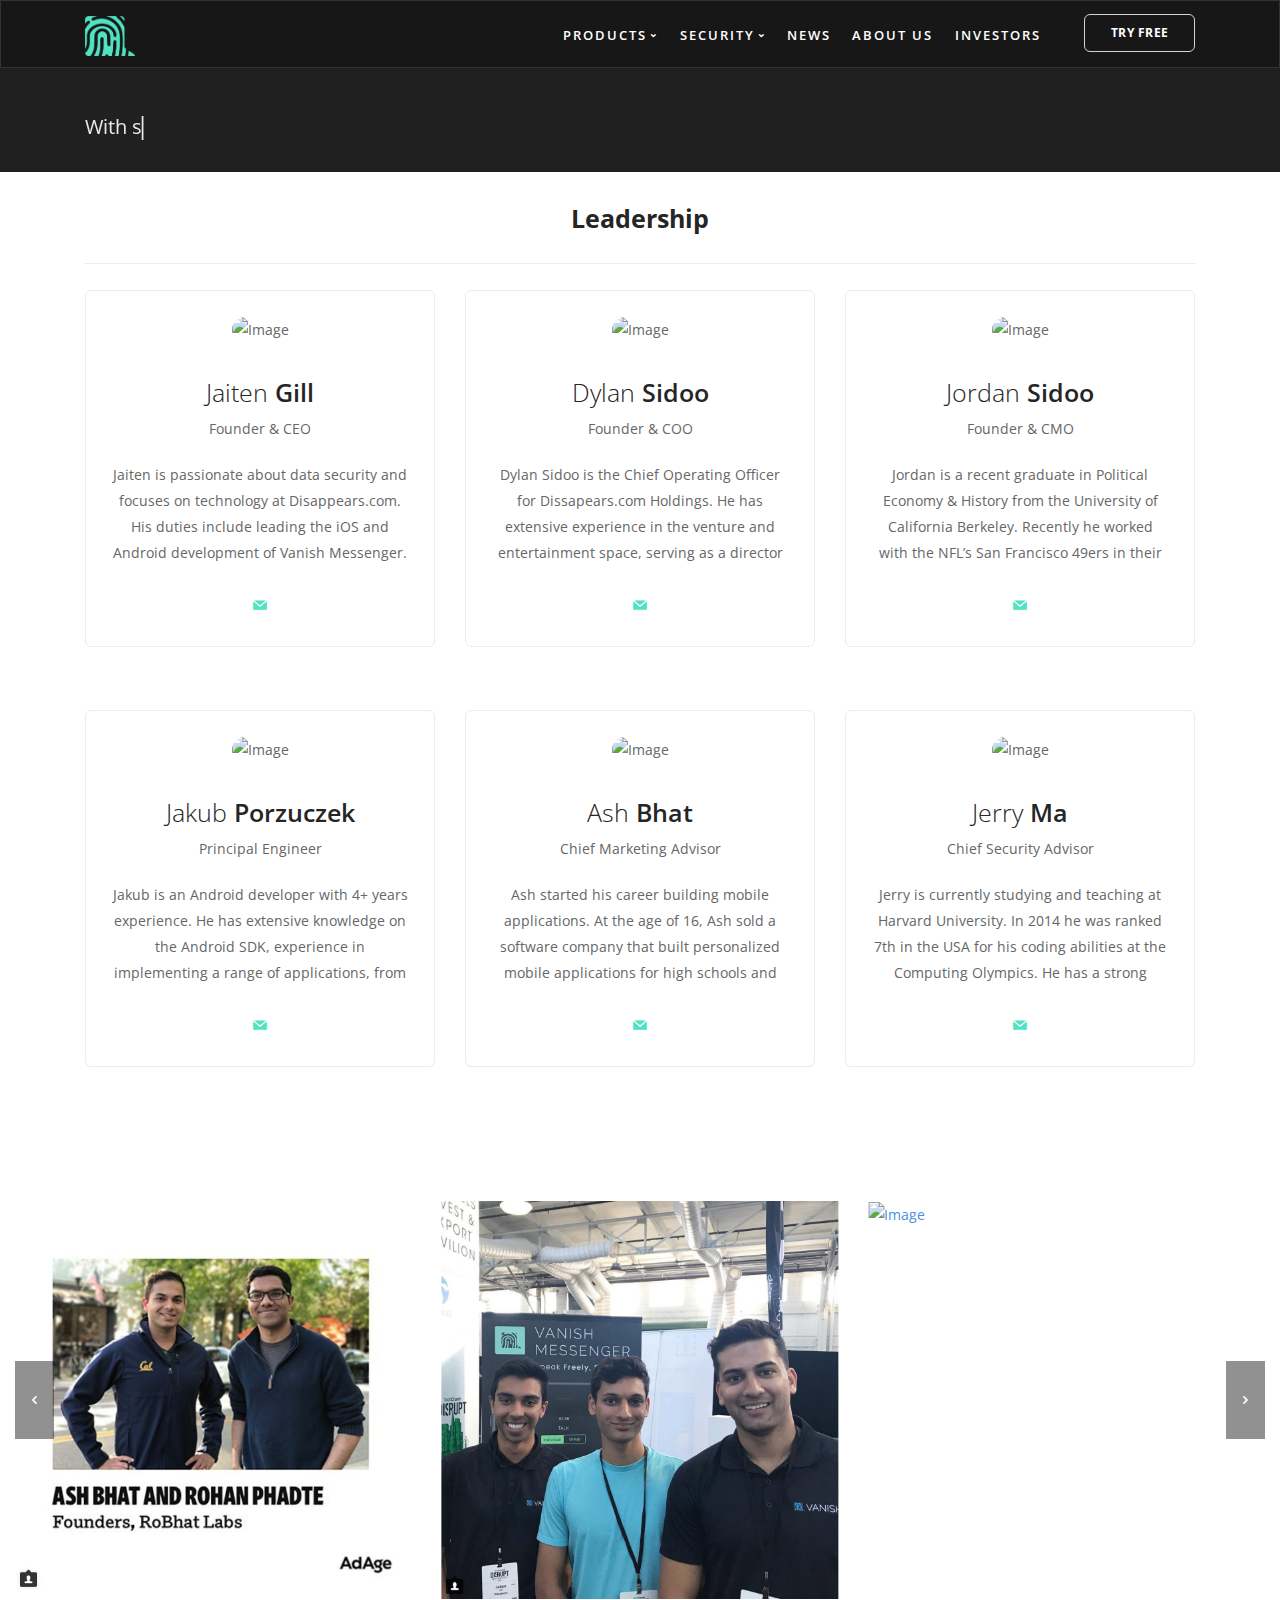
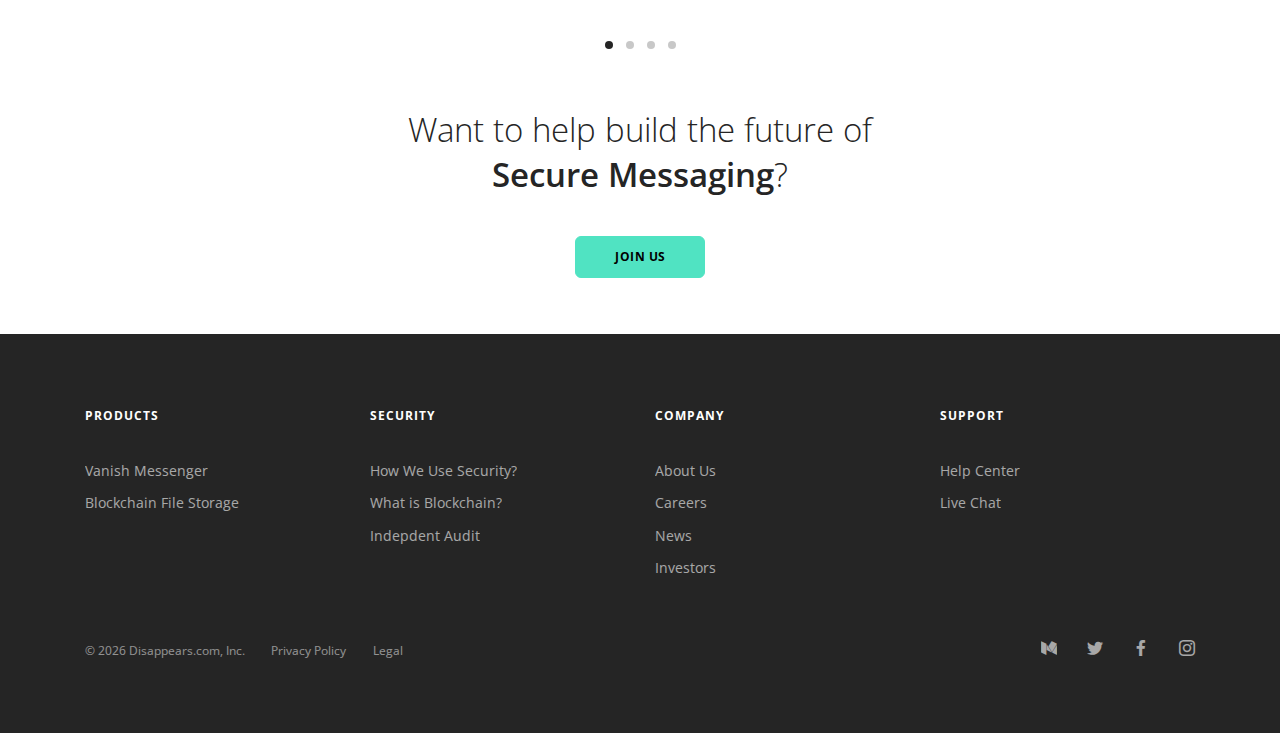
==== commit d5960fd2: "new site" ====
--- a/about.html
+++ b/about.html
@@ -163,8 +163,8 @@
                                 <h5 style="font-size:25px; font-weight: 200; margin-bottom: 0px;">Jaiten <b>Gill</b></h5>
                                 <span>Founder &amp; CEO</span><br>
 
-                                <p style="margin-top:20px;">
-                                    Jaiten is passionate about data security and focuses on technology at Disappears.com, including leading the iOS and Android development of Vanish Messenger.
+                                <p style="margin-top:20px; height:105px; overflow: auto;">
+                                    Jaiten is passionate about data security and focuses on technology at Disappears.com.  His duties include leading the iOS and Android development of Vanish Messenger. He currently holds a Bachelors of Computer Science from King’s College London and has worked with startups leading their technology from incubation to product. In recent years he was awarded a Student Scholarship by Apple in 2015 and was a Thiel Fellowship 
                                 </p>
                                 <a href="#">
                                     <i class="socicon socicon-mail icon icon--xs" style="color:#50e3c2;"></i>
@@ -179,8 +179,8 @@
                                 <h5 style="font-size:25px; font-weight: 200; margin-bottom: 0px;">Dylan <b>Sidoo</b></h5>
                                 <span>Founder &amp; COO</span><br>
 
-                                <p style="margin-top:20px;">
-                                    Dylan graduated cum laude from the University of Southern California’s School of Cinematic Arts. During his university career, he was a member of the USC Men's Rugby
+                                <p style="margin-top:20px; height:105px; overflow: auto;">
+                                    Dylan Sidoo is the Chief Operating Officer for Dissapears.com Holdings. He has extensive experience in the venture and entertainment space, serving as a director for several publicly traded companies. Dylan focuses on the business development of Disappears.com, building recruitment, fundraising, growth, and marketing initiatives; all the while communicating the company’s unified vision. Dylan graduated with a BA from the University of Southern California, where he played Division 1-A Rugby, and received his credential from the HBX: Harvard Business School program.
                                 </p>
                                 <a href="#">
                                     <i class="socicon socicon-mail icon icon--xs" style="color:#50e3c2;"></i>
@@ -193,10 +193,10 @@
                                 <img alt="Image" src="https://s3-us-west-2.amazonaws.com/disappears/team-photos/jordan.jpg" style="border-radius: 100px; width: 100px;" />
 
                                 <h5 style="font-size:25px; font-weight: 200; margin-bottom: 0px;">Jordan <b>Sidoo</b></h5>
-                                <span>Founder &amp; CFO</span><br>
-
-                                <p style="margin-top:20px;">
-                                   Jordan is entering his junior year at the University of California Berkeley majoring in History & Political Economy. As an incoming freshman, he was a 
+                                <span>Founder &amp; CMO</span><br>
+
+                                <p style="margin-top:20px; height:105px; overflow: auto;">
+                                    Jordan is a recent graduate in Political Economy & History from the University of California Berkeley. Recently he worked with the NFL’s San Francisco 49ers in their data analytics division and Haywood Securities as a technical analyst and research assistant. At Disappears he is involved in strategic marketing initiatives, focused on building and engaging Vanish Messenger’s user base.                                
                                 </p>
                                 <a href="#">
                                     <i class="socicon socicon-mail icon icon--xs" style="color:#50e3c2;"></i>
@@ -220,8 +220,9 @@
                                     <h5 style="font-size:25px; font-weight: 200; margin-bottom: 0px;">Jakub <b>Porzuczek</b></h5>
                                     <span>Principal Engineer</span><br>
 
-                                    <p style="margin-top:20px;">
-                                        Jakub is an Android developer with 4+ years experience. He has extensive knowledge on the Android SDK, experience in implementing a range of applications, from simple DB backed ones to complex solutions                                    
+                                    <p style="margin-top:20px; height:105px; overflow: auto;">
+                                        Jakub is an Android developer with 4+ years experience. He has extensive knowledge on the Android SDK, experience in implementing a range of applications, from simple DB backed ones to complex solutions. He knows the development process well, having worked freelance, in a startup and for a corporation.
+
                                     </p>
                                     <a href="#">
                                         <i class="socicon socicon-mail icon icon--xs" style="color:#50e3c2;"></i>
@@ -236,8 +237,9 @@
                                     <h5 style="font-size:25px; font-weight: 200; margin-bottom: 0px;">Ash <b>Bhat</b></h5>
                                     <span>Chief Marketing Advisor</span><br>
 
-                                    <p style="margin-top:20px;">
-                                        Ash started his career building mobile applications. At the age of 16, Ash sold a software company that built personalized mobile applications for high schools and school districts.                                
+                                    <p style="margin-top:20px; height:105px; overflow: auto;">
+                                        Ash started his career building mobile applications. At the age of 16, Ash sold a software company that built personalized mobile applications for high schools and school districts. He dropped out of high school his junior year, and co-founded 1StudentBody. There Ash built applications that were used at over a third of all US high schools, recruited and lead the mobile engineering team, and assisted in raising millions in venture capital. In 2014 Ash founded Tetherball with Mohammad Adib. The company came out of a hackathon and ended up being acquired in 2016.
+
                                     </p>
                                     <a href="#">
                                         <i class="socicon socicon-mail icon icon--xs" style="color:#50e3c2;"></i>
@@ -252,8 +254,9 @@
                                     <h5 style="font-size:25px; font-weight: 200; margin-bottom: 0px;">Jerry <b>Ma</b></h5>
                                     <span>Chief Security Advisor</span><br>
 
-                                    <p style="margin-top:20px;">
-                                        Jerry is currently studying and teaching at Harvard University. In 2014 he was ranked 7th in the USA for his coding abilities at the Computing Olympics. He has a strong technical background having worked 
+                                    <p style="margin-top:20px; height:105px; overflow: auto;">
+                                        Jerry is currently studying and teaching at Harvard University. In 2014 he was ranked 7th in the USA for his coding abilities at the Computing Olympics. He has a strong technical background having worked at Facebook, Palantir Technologies; one the USA’s largest Defense Contractor, and Quora as a Machine Learning Team Lead; in charge of rolling out features to over +100M Quora Users.
+
                                     </p>
                                     <a href="#">
                                         <i class="socicon socicon-mail icon icon--xs" style="color:#50e3c2;"></i>
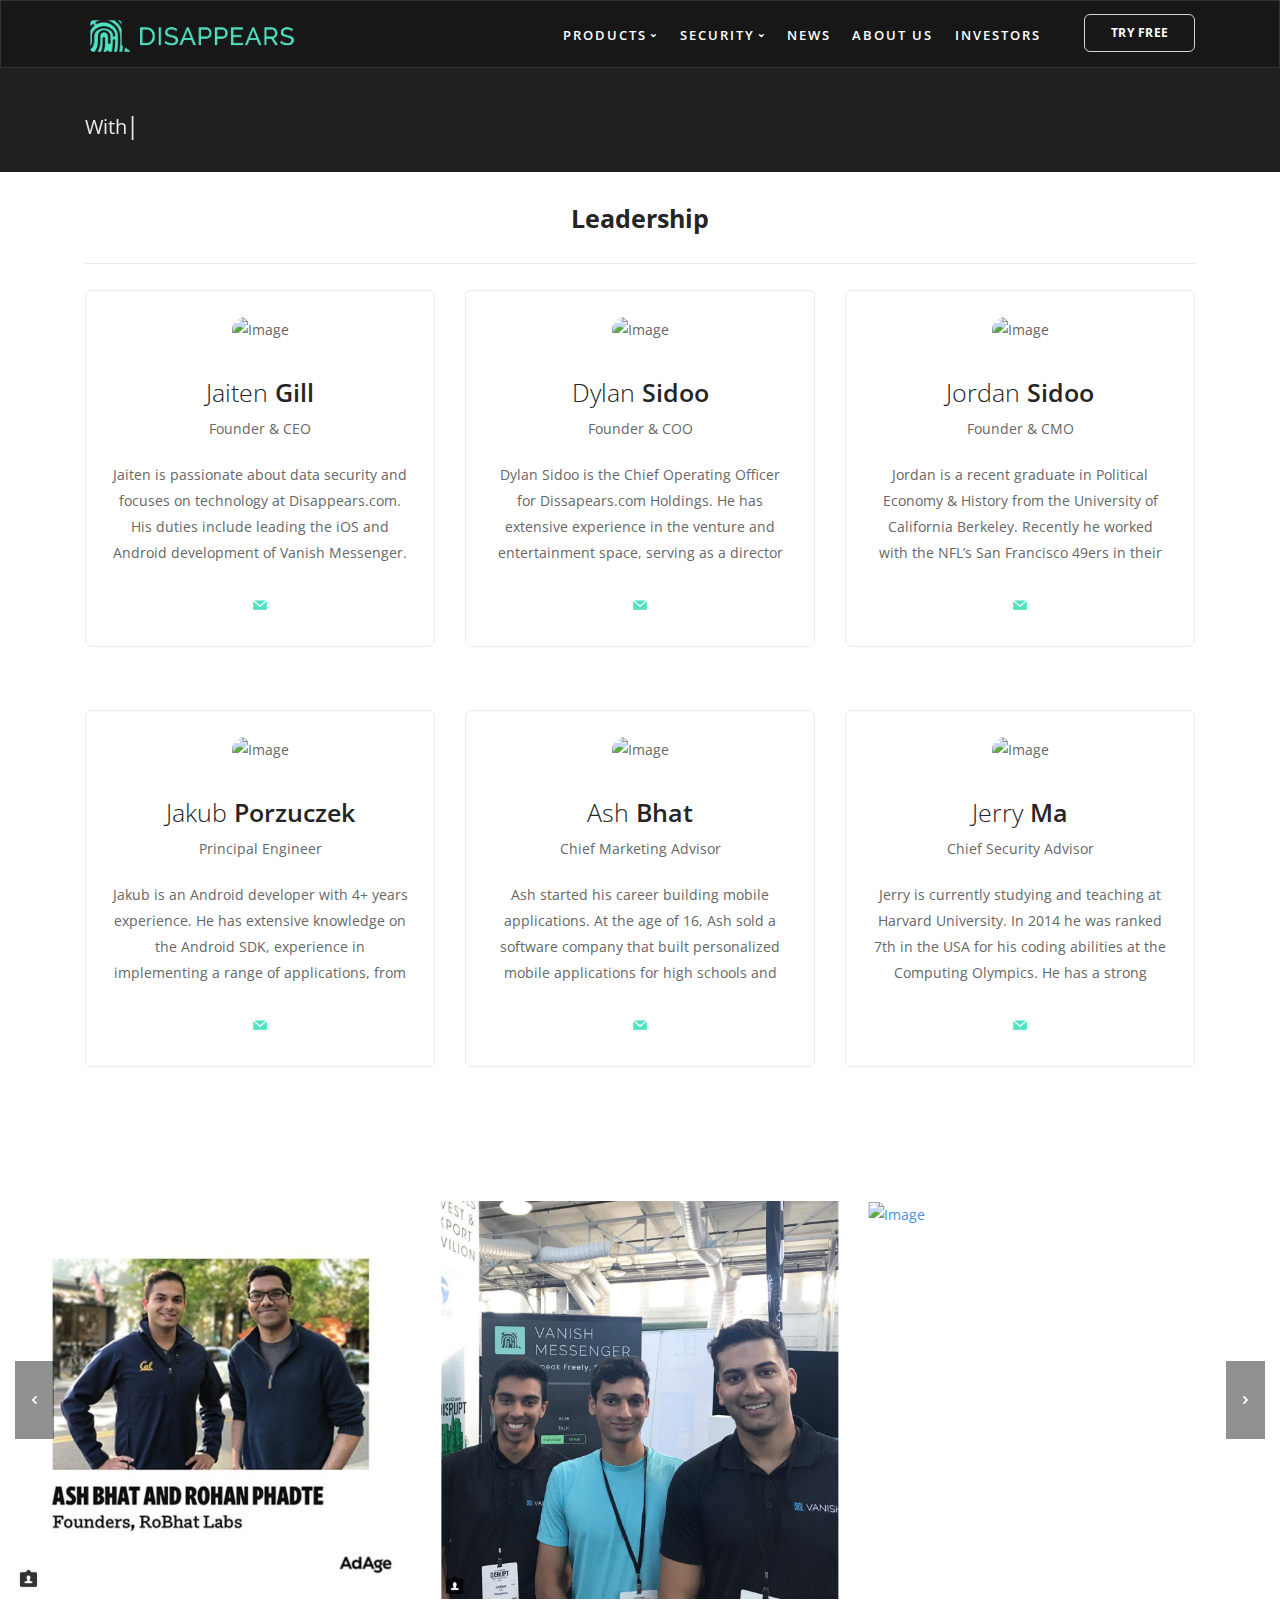
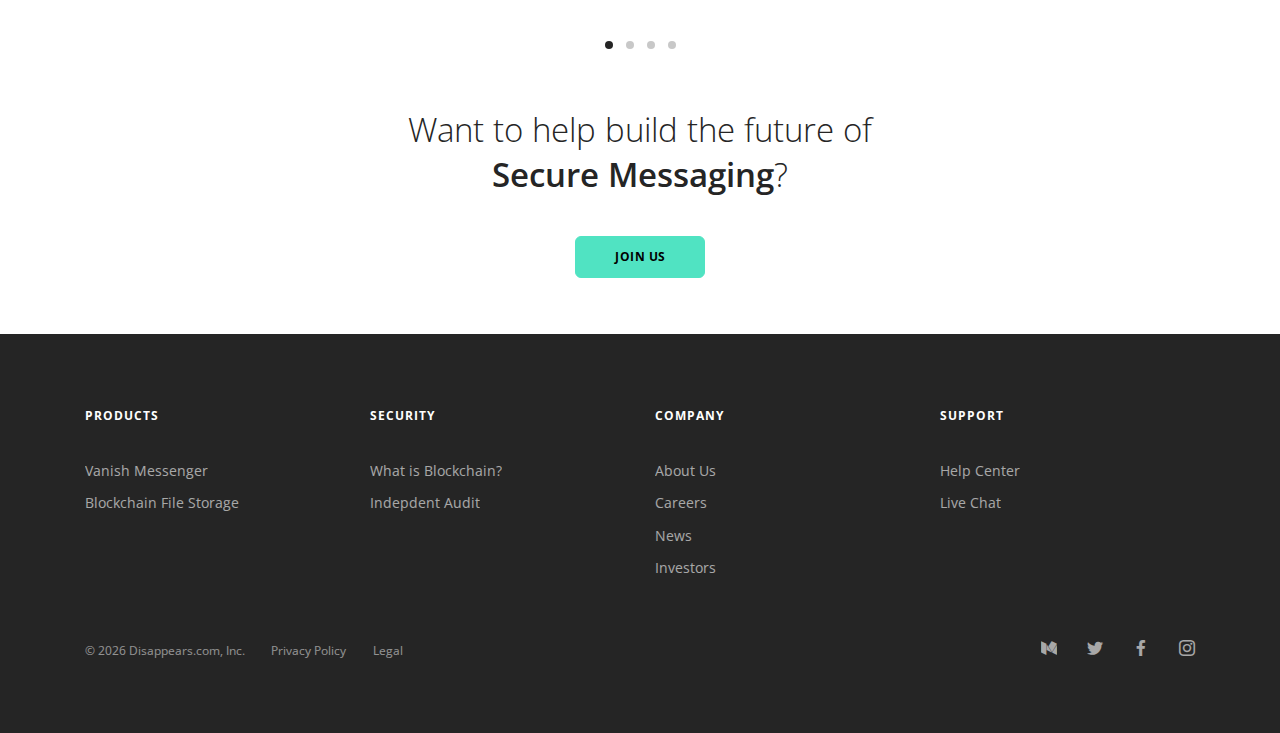
==== commit 6791b8ce: "site updates" ====
--- a/about.html
+++ b/about.html
@@ -337,9 +337,7 @@
                         <div class="col-md-6 col-lg-3 col-6">
                             <h6 class="type--uppercase">Security</h6>
                             <ul class="list--hover">
-                                <li>
-                                    <a href="security.html">How We Use Security?</a>
-                                </li>
+                             
                                 <li>
                                     <a href="blockchain.html">What is Blockchain?</a>
                                 </li>
--- a/css/theme.css
+++ b/css/theme.css
@@ -82,7 +82,7 @@
   line-height: 1.85714286em;
   -webkit-font-smoothing: antialiased;
   -moz-osx-font-smoothing: grayscale;
-  font-family: -apple-system, BlinkMacSystemFont, 'Open Sans', 'Helvetica', 'Arial', sans-serif;
+  font-family: -apple-system, BlinkMacSystemFont, 'Open Sans', 'Helvetica', 'Arial', sans-serif !important;
   color: #666666;
   font-weight: 400;
 }
